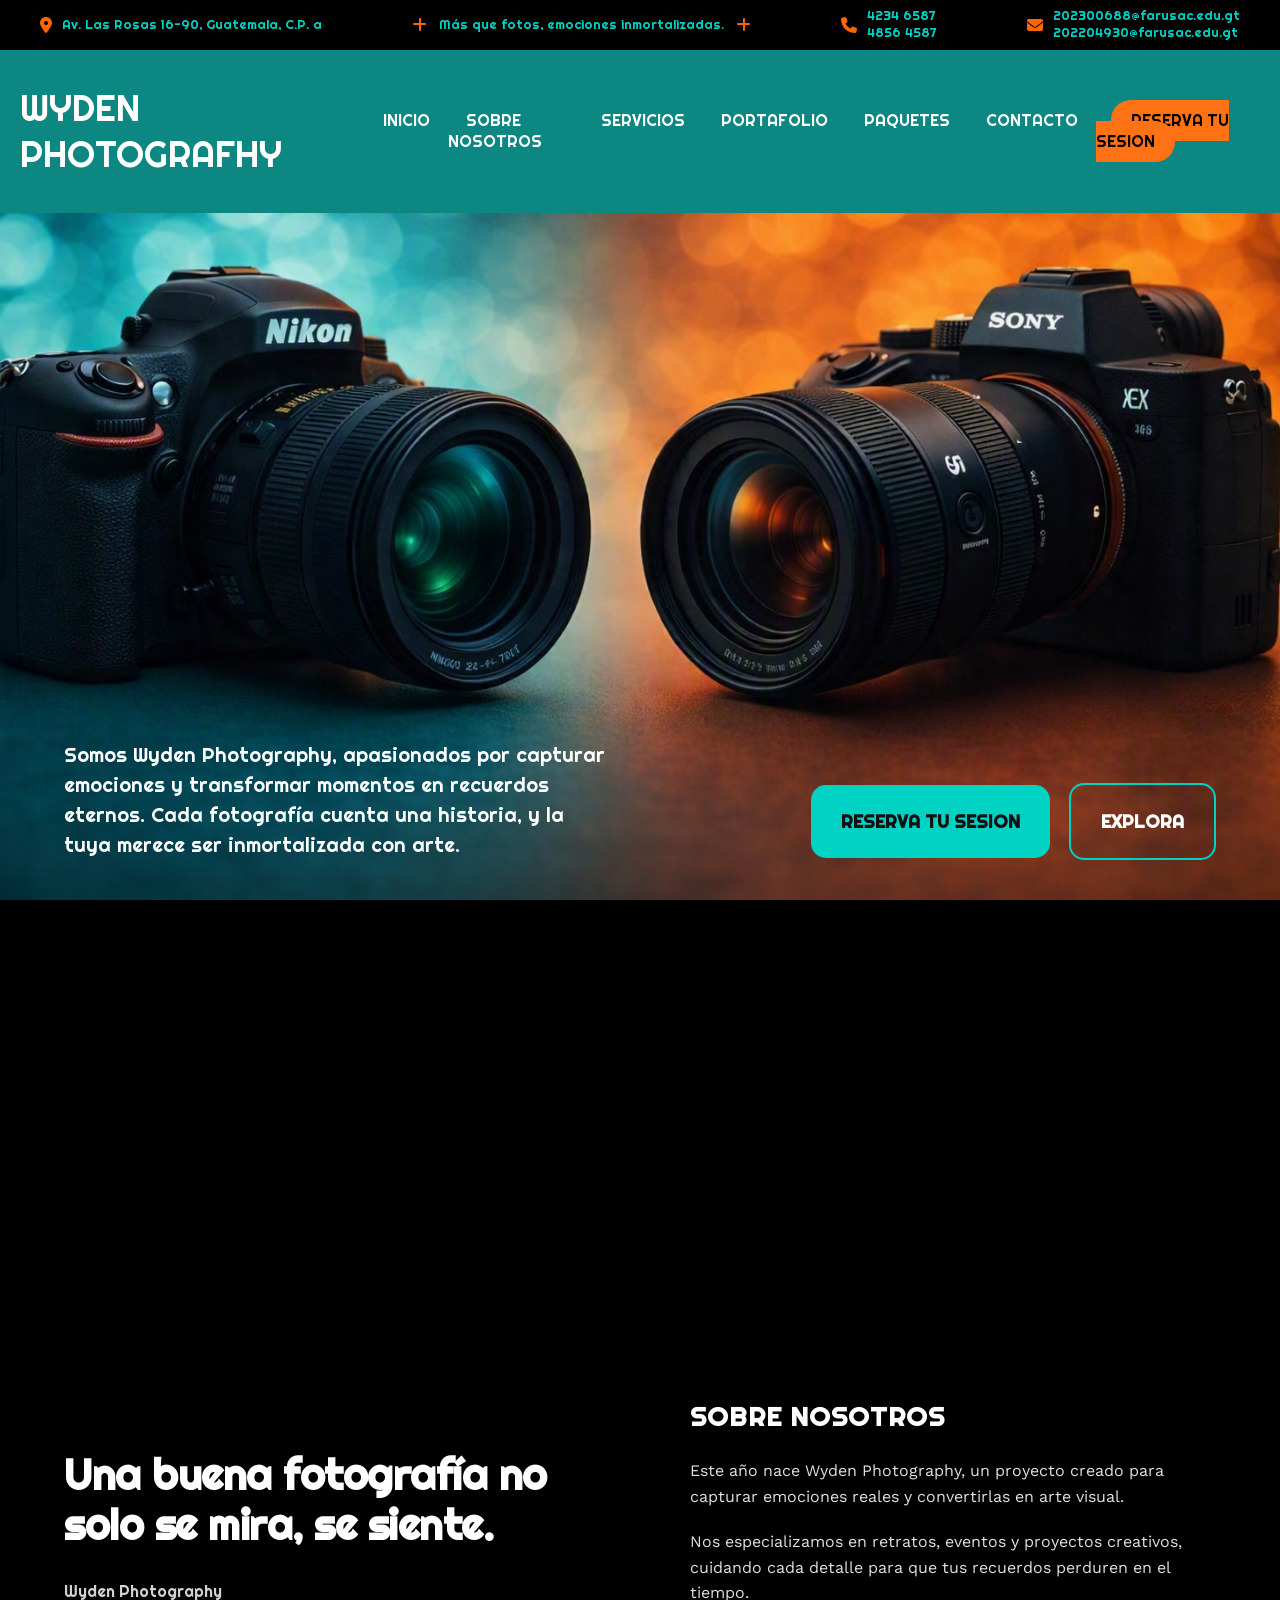
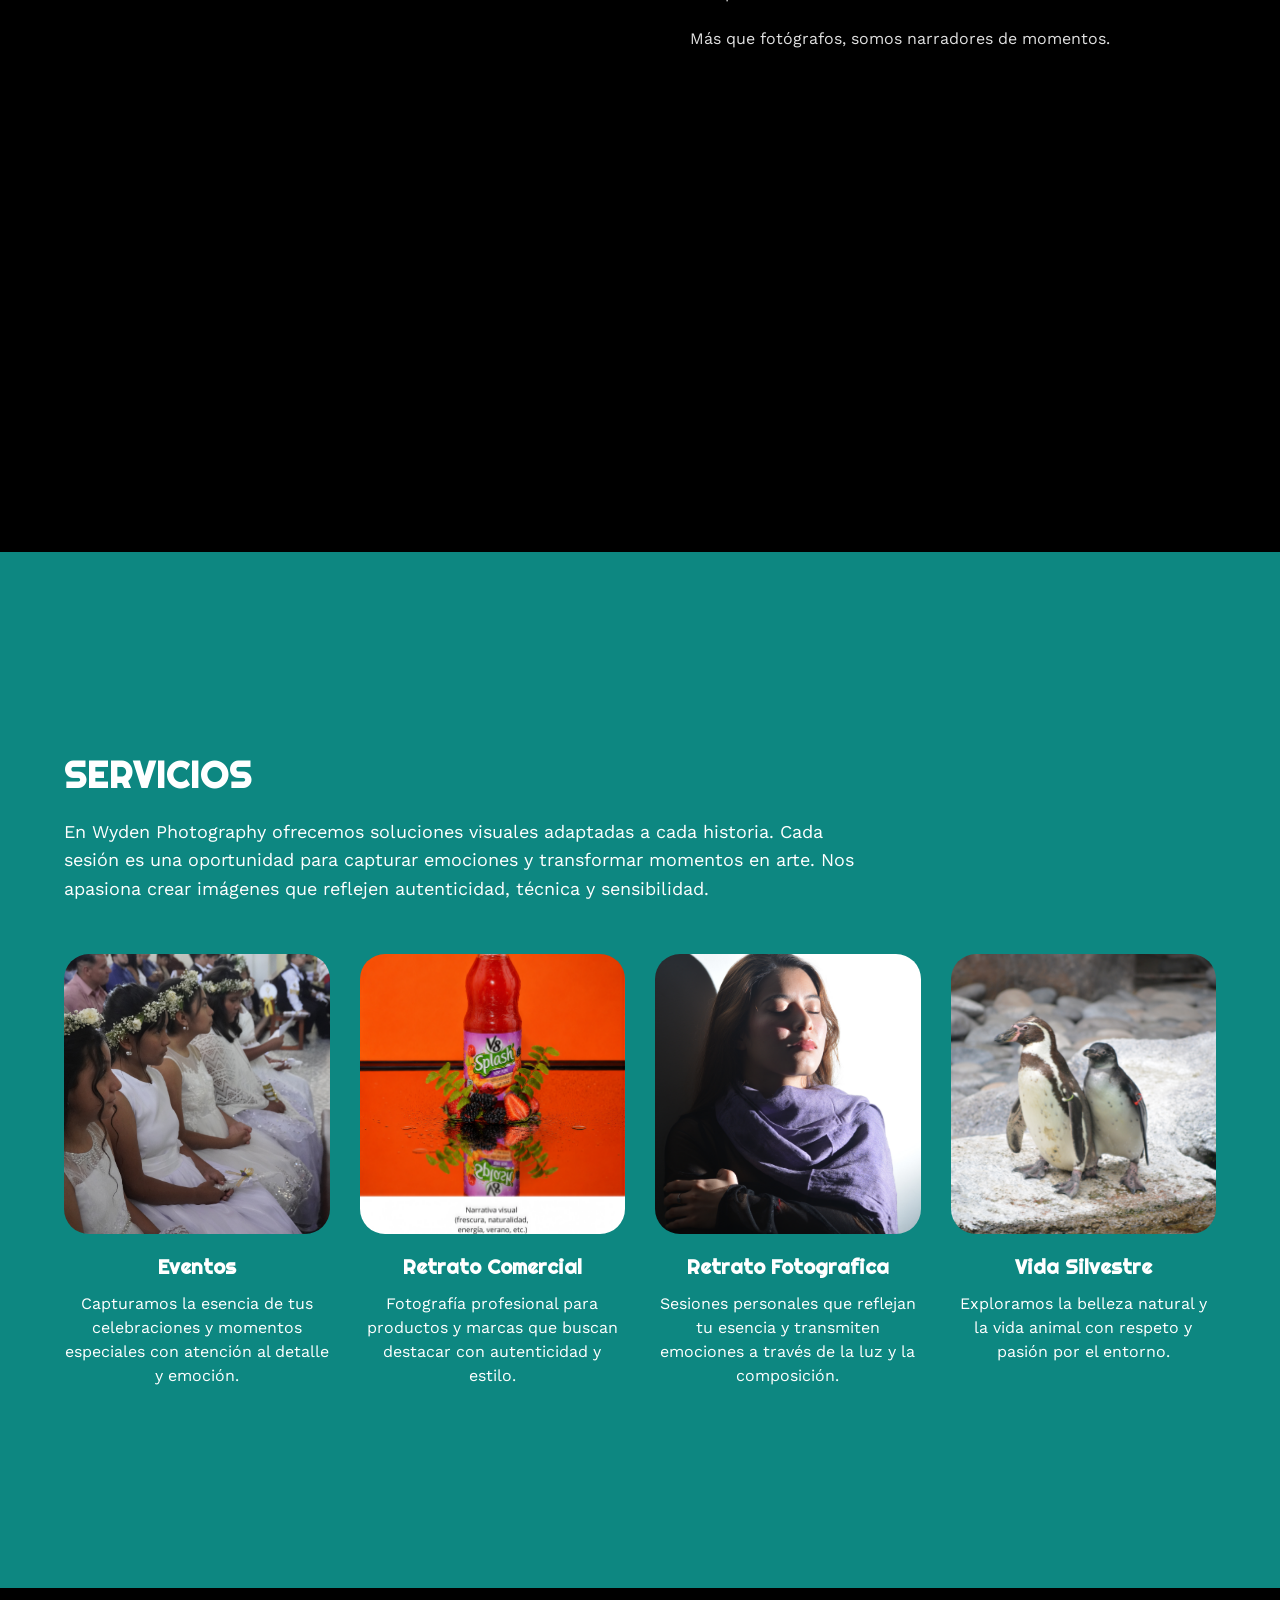
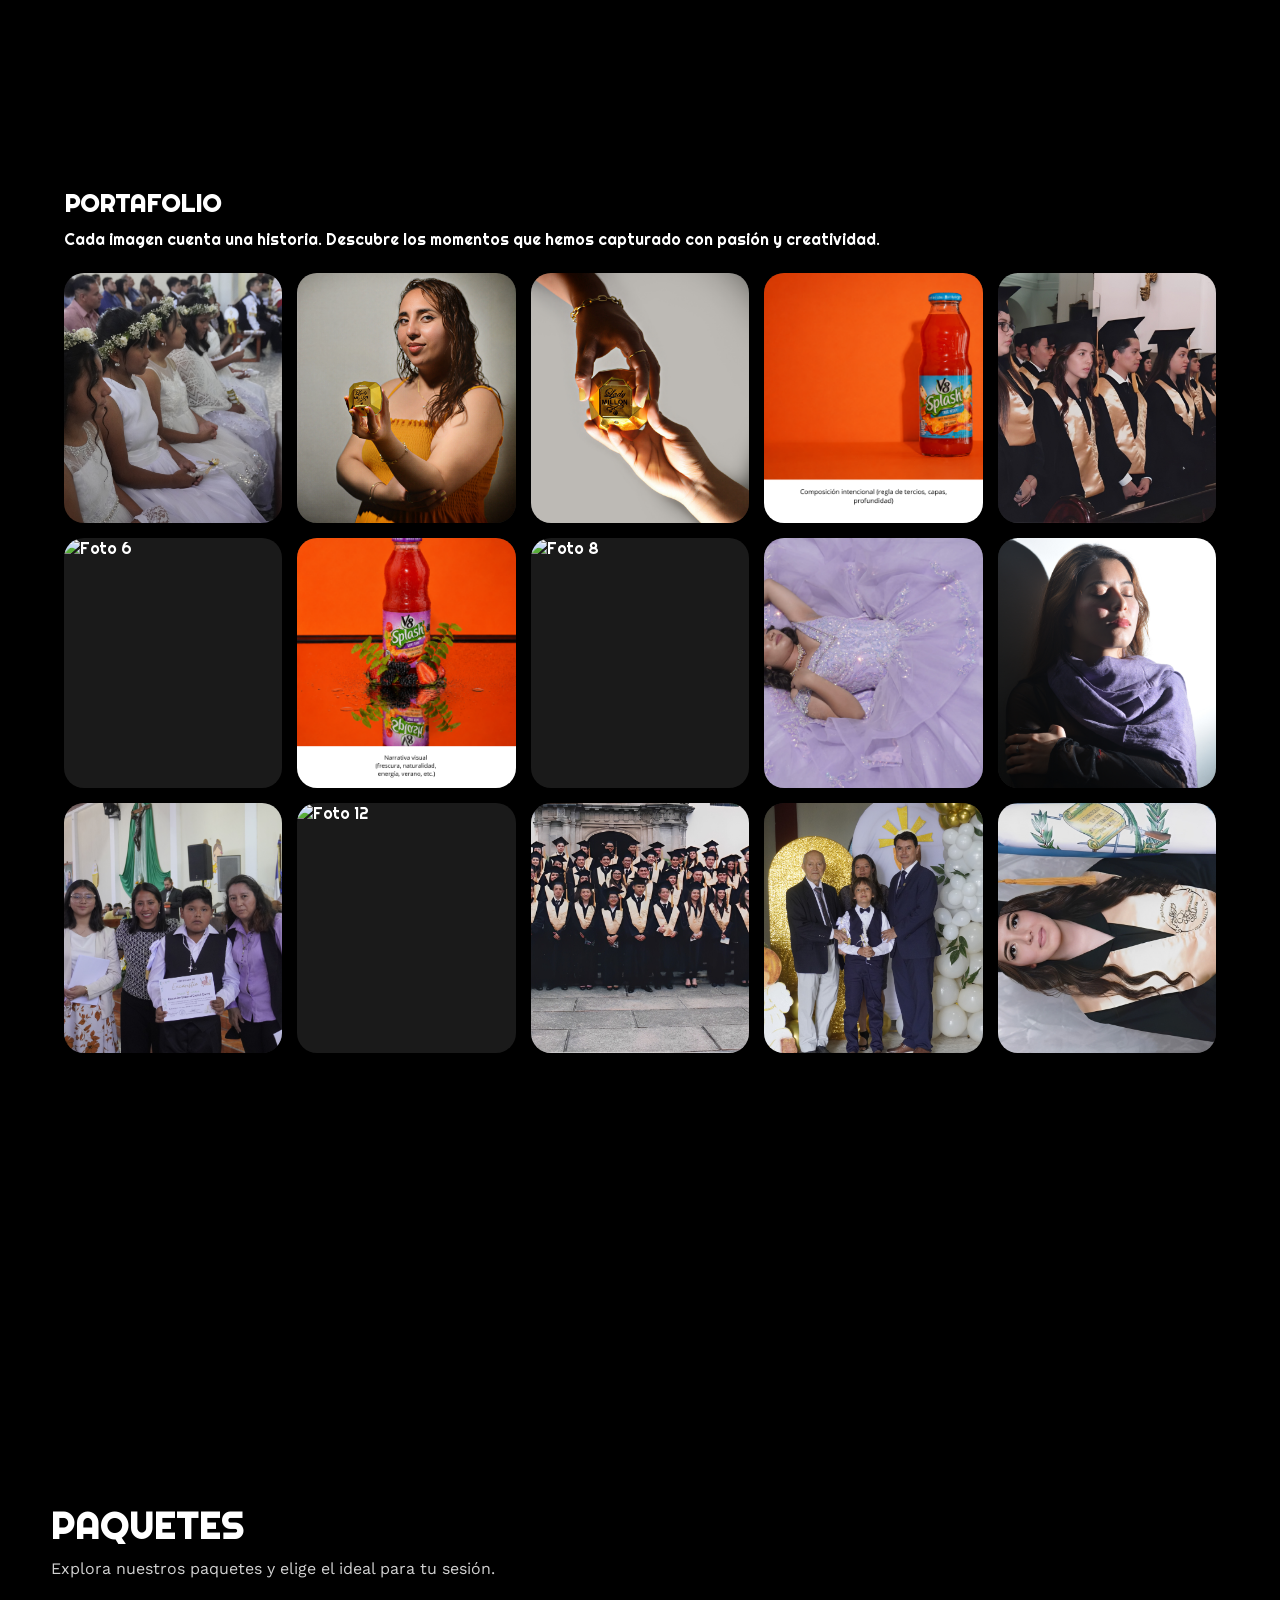
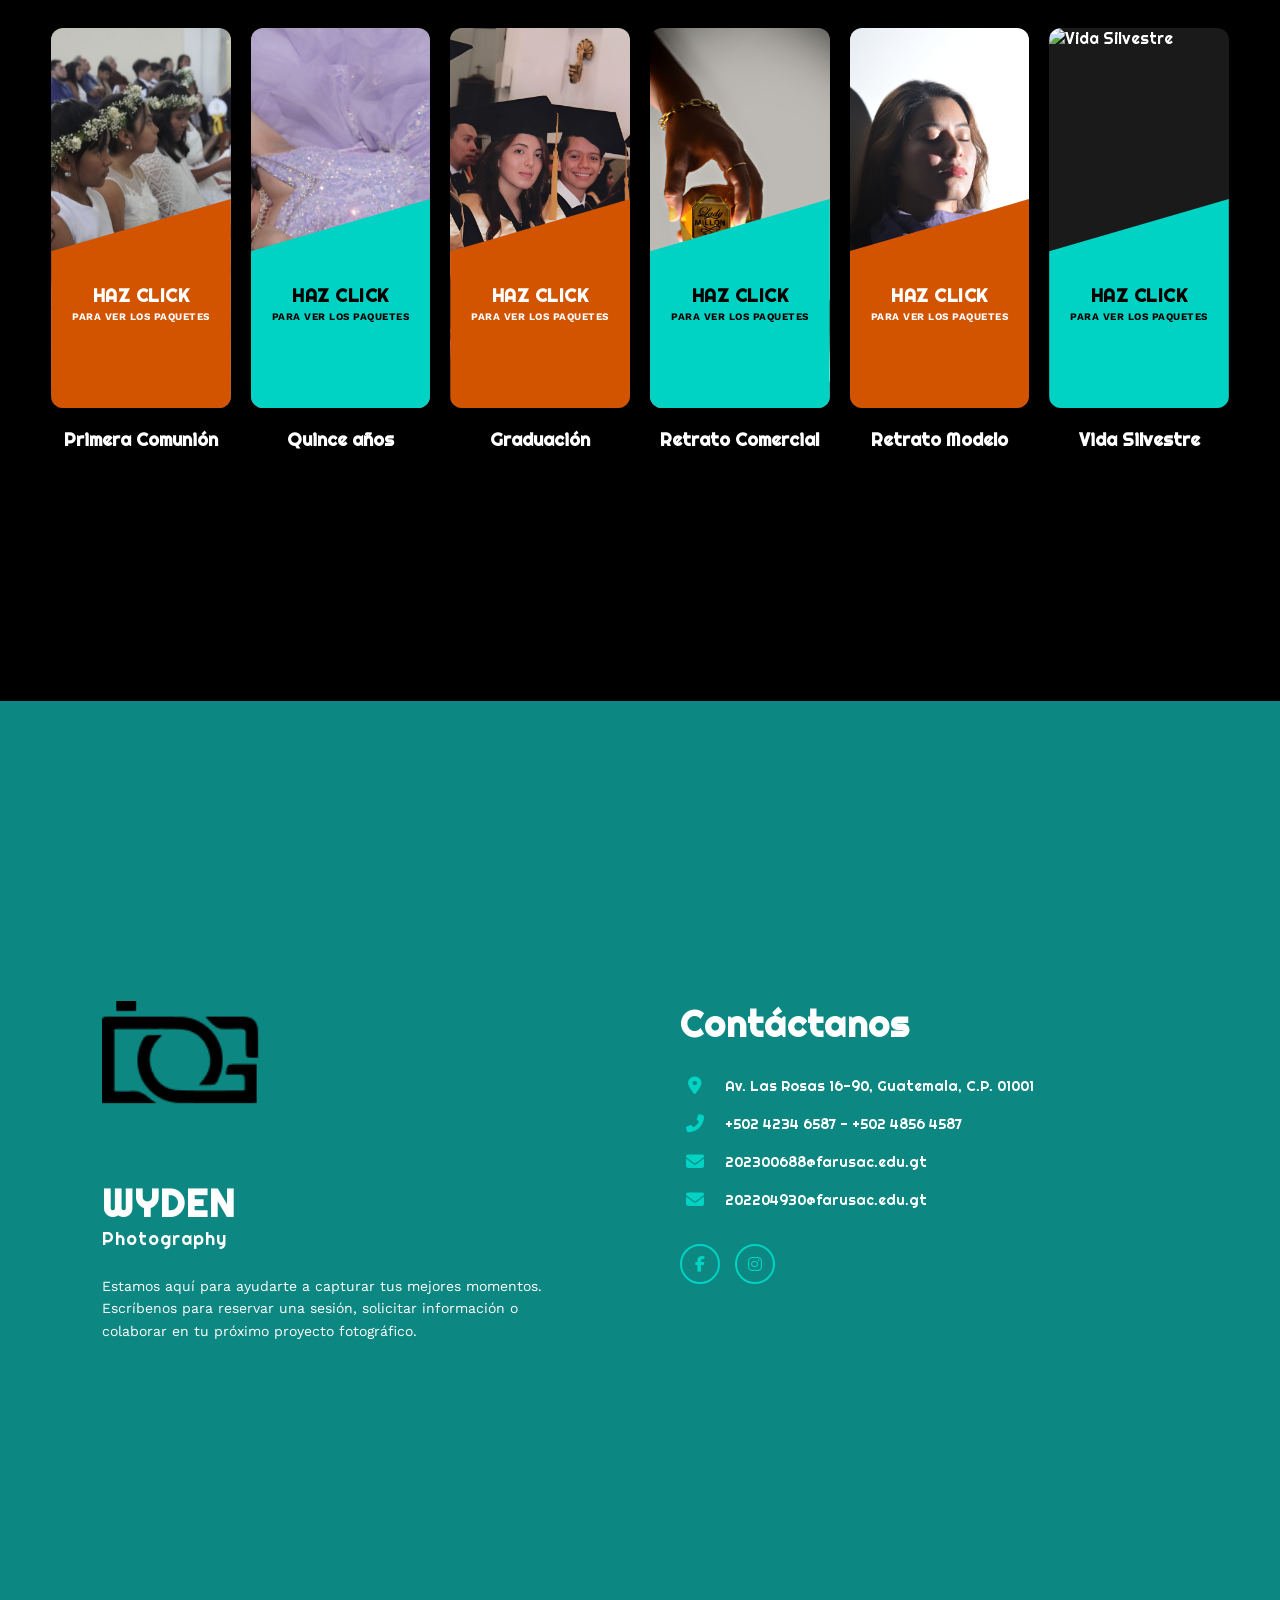
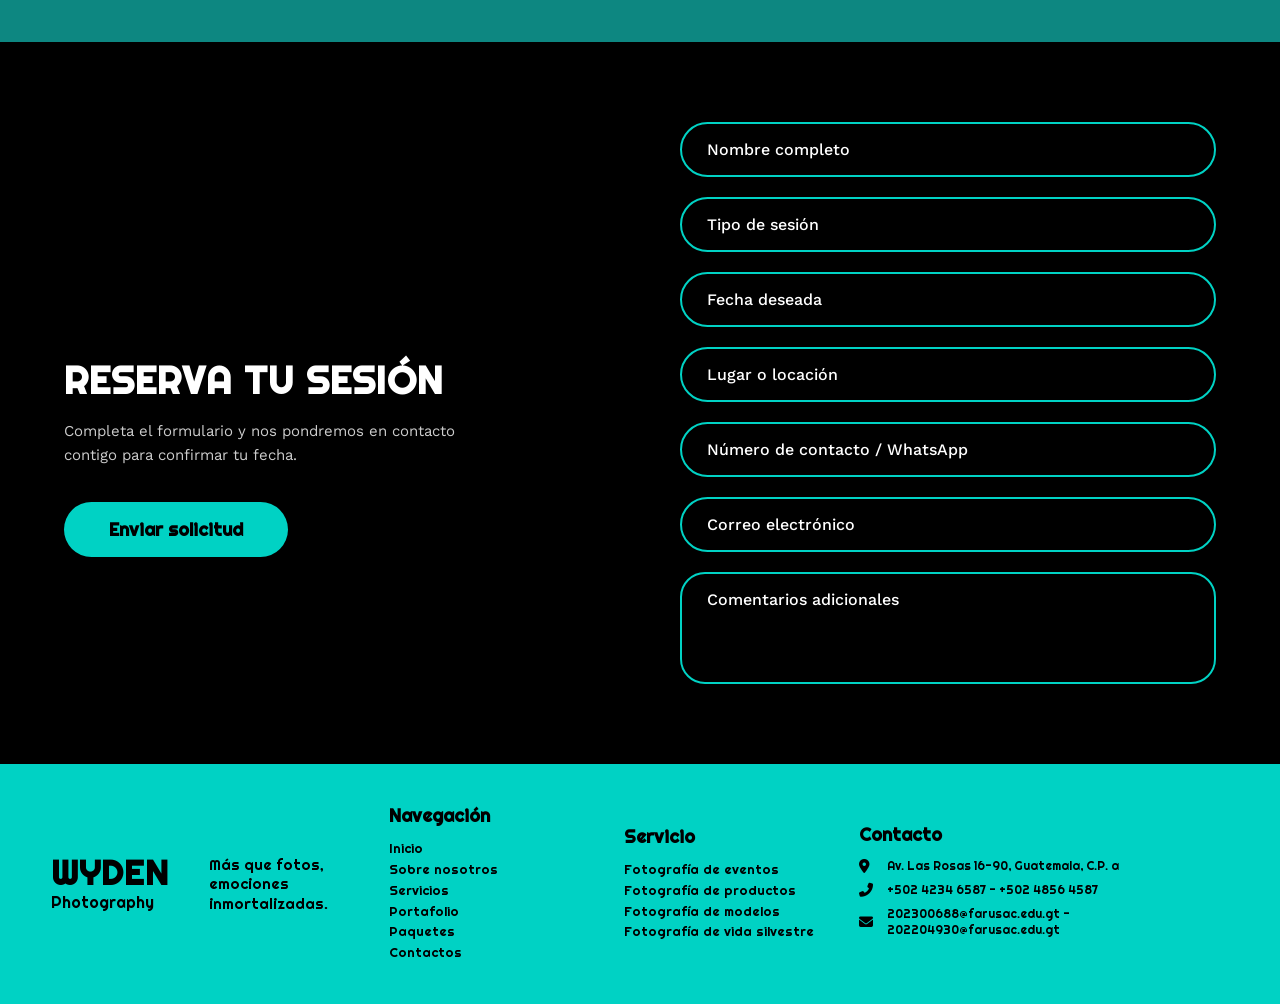
==== index.html @ c9ce6276 "proyecto 1 terminado fase 1" ====
<!DOCTYPE html>
<html lang="en">
<head>
    <meta charset="UTF-8">
    <meta name="viewport" content="width=device-width, initial-scale=1.0">
    <title>Document</title>
    <link rel="stylesheet" href="css/index.css">
    <link rel="stylesheet" href="https://cdnjs.cloudflare.com/ajax/libs/font-awesome/6.5.1/css/all.min.css">
</head>
<body>
      <!-- Menu Header -->
    <div class="contenedor-header">
            <div class="top-bar">
    <!-- Ubicación -->
    <div class="top-item">
        <i class="fa-solid fa-location-dot icon-orange"></i>
        <span>Av. Las Rosas 16-90, Guatemala, C.P. a</span>
    </div>

    <!-- Slogan central -->
    <div class="top-slogan">
        <i class="fa-solid fa-plus icon-orange"></i>
        <span>Más que fotos, emociones inmortalizadas.</span>
        <i class="fa-solid fa-plus icon-orange"></i>
    </div>

    <!-- Teléfonos -->
    <div class="top-item">
        <i class="fa-solid fa-phone icon-orange"></i>
        <div class="text-group">
            <span>4234 6587</span>
            <span>4856 4587</span>
        </div>
    </div>

    <!-- Correos -->
    <div class="top-item">
        <i class="fa-solid fa-envelope icon-orange"></i>
        <div class="text-group">
            <span>202300688@farusac.edu.gt</span>
            <span>202204930@farusac.edu.gt</span>
        </div>
    </div>
</div>
      <header>
        <div class="logo">
          <a href="#">WYDEN PHOTOGRAFHY</a>
        </div>
        <nav id="nav">
          <ul>
            <li><a href="#inicio" onclick="seleccionar()">INICIO</a></li>
            <li><a href="#sobremi" onclick="seleccionar()">SOBRE NOSOTROS</a></li>
            <li><a href="#servicios" onclick="seleccionar()">SERVICIOS</a></li>
            <li>
              <a href="#portafolio" onclick="seleccionar()">PORTAFOLIO</a>
            </li>
             <li><a href="#paquetes" onclick="seleccionar()">PAQUETES</a></li>
            <li><a href="#contacto" onclick="seleccionar()">CONTACTO</a></li>
             <li><a class="reserva" href="#reserva" onclick="seleccionar()">RESERVA TU SESION</a></li>
          </ul>
        </nav>
        <div class="nav-responsible" onclick="mostrarOcultarMenu()">
          <i class="fa-solid fa-bars"></i>
        </div>
      </header>
    </div>
        <!-- Seccion Inicio -->
    <section id="inicio" class="inicio">
    <div class="contenido-banner">
        <!-- Bloque de texto a la izquierda -->
        <div class="contenedor-texto">
            <p>Somos Wyden Photography, apasionados por capturar emociones y transformar momentos en recuerdos eternos. Cada fotografía cuenta una historia, y la tuya merece ser inmortalizada con arte.</p>
        </div>
        <!-- Bloque de botones a la derecha -->
        <div class="contenedor-botones">
            <button class="btn-reserva">RESERVA TU SESION</button>
            <button class="btn-explora">EXPLORA</button>
        </div>
    </div>
</section>
<!-- Sección Sobre Nosotros -->
<section id="nosotros" class="sobre-nosotros">
    <div class="nosotros-container">
        
        <!-- Columna Izquierda: Frase destacada -->
        <div class="nosotros-frase">
            <h2>Una buena fotografía no solo se mira, se siente.</h2>
            <span class="autor">Wyden Photography</span>
        </div>

        <!-- Columna Derecha: Información de la empresa -->
        <div class="nosotros-info">
            <h3>SOBRE NOSOTROS</h3>
            <p>Este año nace Wyden Photography, un proyecto creado para capturar emociones reales y convertirlas en arte visual.</p>
            <p>Nos especializamos en retratos, eventos y proyectos creativos, cuidando cada detalle para que tus recuerdos perduren en el tiempo.</p>
            <p>Más que fotógrafos, somos narradores de momentos.</p>
        </div>

    </div>
</section>
<!-- Sección Servicios -->
<section id="servicios" class="seccion-servicios">
    <div class="servicios-container">
        
        <!-- Cabecera de la sección -->
        <div class="servicios-header">
            <h2>SERVICIOS</h2>
            <!-- Puedes colocar aquí tu logotipo o dejarlo libre -->
        </div>

        <p class="servicios-descripcion">
            En Wyden Photography ofrecemos soluciones visuales adaptadas a cada historia. Cada sesión es una oportunidad para capturar emociones y transformar momentos en arte. Nos apasiona crear imágenes que reflejen autenticidad, técnica y sensibilidad.
        </p>

        <!-- Contenedor de las 4 tarjetas de servicios -->
        <div class="tarjetas-grid">
            
            <!-- Tarjeta 1: Eventos -->
            <div class="tarjeta">
                <div class="imagen-contenedor">
                    <img src="img/imgEventos.jpg" alt="Eventos">
                </div>
                <h3>Eventos</h3>
                <p>Capturamos la esencia de tus celebraciones y momentos especiales con atención al detalle y emoción.</p>
            </div>

            <!-- Tarjeta 2: Retrato Comercial -->
            <div class="tarjeta">
                <div class="imagen-contenedor">
                    <img src="img/imgRetrato.png" alt="Retrato Comercial">
                </div>
                <h3>Retrato Comercial</h3>
                <p>Fotografía profesional para productos y marcas que buscan destacar con autenticidad y estilo.</p>
            </div>

            <!-- Tarjeta 3: Retrato Fotográfica -->
            <div class="tarjeta">
                <div class="imagen-contenedor">
                    <img src="img/imgFotografica.jpg" alt="Retrato Fotográfica">
                </div>
                <h3>Retrato Fotografica</h3>
                <p>Sesiones personales que reflejan tu esencia y transmiten emociones a través de la luz y la composición.</p>
            </div>

            <!-- Tarjeta 4: Vida Silvestre -->
            <div class="tarjeta">
                <div class="imagen-contenedor">
                    <img src="img/imgSilvestre.jpg" alt="Vida Silvestre">
                </div>
                <h3>Vida Silvestre</h3>
                <p>Exploramos la belleza natural y la vida animal con respeto y pasión por el entorno.</p>
            </div>

        </div>
    </div>
</section>
<!-- Sección Portafolio -->
<section id="portafolio" class="seccion-portafolio">
    <div class="portafolio-container">
        <!-- Cabecera de la sección -->
        <div class="portafolio-header">
            <h2>PORTAFOLIO</h2>
            <p>Cada imagen cuenta una historia. Descubre los momentos que hemos capturado con pasión y creatividad.</p>
        </div>
        <!-- Galería de imágenes (Bento Grid de 15 fotos) -->
        <div class="portafolio-grid">
            <div class="item item-1"><img src="img/imgPortafolio/img1.jpg" alt="Foto 1"></div>
            <div class="item item-2"><img src="img/imgPortafolio/img2.jpg" alt="Foto 2"></div>
            <div class="item item-3"><img src="img/imgPortafolio/img3.jpg" alt="Foto 3"></div>
            <div class="item item-4"><img src="img/imgPortafolio/img4.png" alt="Foto 4"></div>
            <div class="item item-5"><img src="img/imgPortafolio/img5.jpg" alt="Foto 5"></div>
            <div class="item item-6"><img src="img/imgPortafolio/img6.jpg" alt="Foto 6"></div>
            <div class="item item-7"><img src="img/imgPortafolio/img7.png" alt="Foto 7"></div>
            <div class="item item-8"><img src="img/imgPortafolio/img8.jpg" alt="Foto 8"></div>
            <div class="item item-9"><img src="img/imgPortafolio/img9.png" alt="Foto 9"></div>
            <div class="item item-10"><img src="img/imgPortafolio/img10.jpg" alt="Foto 10"></div>
            <div class="item item-11"><img src="img/imgPortafolio/img11.jpg" alt="Foto 11"></div>
            <div class="item item-12"><img src="img/imgPortafolio/img12.jpg" alt="Foto 12"></div>
            <div class="item item-13"><img src="img/imgPortafolio/img13.jpg" alt="Foto 13"></div>
            <div class="item item-14"><img src="img/imgPortafolio/img14.jpg" alt="Foto 14"></div>
            <div class="item item-15"><img src="img/imgPortafolio/img15.jpg" alt="Foto 15"></div>
        </div>

    </div>
</section>
<!-- Sección Paquetes -->
<section id="paquetes" class="seccion-paquetes">
    <div class="paquetes-container">
        
        <!-- Cabecera de la sección -->
        <div class="paquetes-header">
            <h2>PAQUETES</h2>
            <p>Explora nuestros paquetes y elige el ideal para tu sesión.</p>
        </div>

        <!-- Cuadrícula de 6 tarjetas de paquetes -->
        <div class="paquetes-grid">
            
            <!-- Tarjeta 1 (Fondo Naranja) -->
            <div class="paquete-card">
                <div class="paquete-img-container">
                    <img src="img/imgPaquetes/imgP1.jpg" alt="Primera Comunión">
                    <div class="paquete-overlay naranja">
                        <h3>HAZ CLICK</h3>
                        <span>PARA VER LOS PAQUETES</span>
                    </div>
                </div>
                <h4 class="paquete-titulo">Primera Comunión</h4>
            </div>

            <!-- Tarjeta 2 (Fondo Turquesa) -->
            <div class="paquete-card">
                <div class="paquete-img-container">
                    <img class="tarjeta2"src="img/imgPaquetes/imgP2.jpg" alt="Quince años">
                    <div class="paquete-overlay turquesa">
                        <h3>HAZ CLICK</h3>
                        <span>PARA VER LOS PAQUETES</span>
                    </div>
                </div>
                <h4 class="paquete-titulo">Quince años</h4>
            </div>

            <!-- Tarjeta 3 (Fondo Naranja) -->
            <div class="paquete-card">
                <div class="paquete-img-container">
                    <img src="img/imgPaquetes/imgP3.jpg" alt="Graduación">
                    <div class="paquete-overlay naranja">
                        <h3>HAZ CLICK</h3>
                        <span>PARA VER LOS PAQUETES</span>
                    </div>
                </div>
                <h4 class="paquete-titulo">Graduación</h4>
            </div>

            <!-- Tarjeta 4 (Fondo Turquesa) -->
            <div class="paquete-card">
                <div class="paquete-img-container">
                    <img src="img/imgPaquetes/imgP4.jpg" alt="Retrato Comercial">
                    <div class="paquete-overlay turquesa">
                        <h3>HAZ CLICK</h3>
                        <span>PARA VER LOS PAQUETES</span>
                    </div>
                </div>
                <h4 class="paquete-titulo">Retrato Comercial</h4>
            </div>

            <!-- Tarjeta 5 (Fondo Naranja) -->
            <div class="paquete-card">
                <div class="paquete-img-container">
                    <img src="img/imgPaquetes/imgP5.jpg" alt="Retrato Modelo">
                    <div class="paquete-overlay naranja">
                        <h3>HAZ CLICK</h3>
                        <span>PARA VER LOS PAQUETES</span>
                    </div>
                </div>
                <h4 class="paquete-titulo">Retrato Modelo</h4>
            </div>

            <!-- Tarjeta 6 (Fondo Turquesa) -->
            <div class="paquete-card">
                <div class="paquete-img-container">
                    <img src="img/imgPaquetes/imgP6.jpg" alt="Vida Silvestre">
                    <div class="paquete-overlay turquesa">
                        <h3>HAZ CLICK</h3>
                        <span>PARA VER LOS PAQUETES</span>
                    </div>
                </div>
                <h4 class="paquete-titulo">Vida Silvestre</h4>
            </div>

        </div>
    </div>
</section>
<!-- Sección Contáctanos / Información -->
<section id="contacto" class="seccion-contacto">
    <div class="contacto-container">
        
        <!-- Columna Izquierda: Logo, Marca y Descripción -->
        <div class="contacto-col-left">
            <div class="contacto-logo">
                <img src="img/imgIcon.png" alt="Logo Wyden Photography">
            </div>
            <h2 class="contacto-brand">WYDEN</h2>
            <span class="contacto-subbrand">Photography</span>
            <p class="contacto-descripcion">
                Estamos aquí para ayudarte a capturar tus mejores momentos. Escríbenos para reservar una sesión, solicitar información o colaborar en tu próximo proyecto fotográfico.
            </p>
        </div>

        <!-- Columna Derecha: Contáctanos y Datos -->
        <div class="contacto-col-right">
            <h2>Contáctanos</h2>
            
            <ul class="contacto-list">
                <li>
                    <i class="fas fa-map-marker-alt"></i>
                    <span>Av. Las Rosas 16-90, Guatemala, C.P. 01001</span>
                </li>
                <li>
                    <i class="fas fa-phone-alt"></i>
                    <span>+502 4234 6587 - +502 4856 4587</span>
                </li>
                <li>
                    <i class="fas fa-envelope"></i>
                    <span>202300688@farusac.edu.gt</span>
                </li>
                <li>
                    <i class="fas fa-envelope"></i>
                    <span>202204930@farusac.edu.gt</span>
                </li>
            </ul>

            <!-- Redes Sociales -->
            <div class="contacto-redes">
                <a href="#" target="_blank"><i class="fab fa-facebook-f"></i></a>
                <a href="#" target="_blank"><i class="fab fa-instagram"></i></a>
            </div>
        </div>

    </div>
</section>
<!-- Sección Reserva tu Sesión -->
<section id="reserva" class="seccion-reserva">
    <div class="reserva-container">
        
        <!-- Columna Izquierda: Logo, Título, Descripción y Botón -->
        <div class="reserva-col-left">
            <div class="reserva-logo">
                <img src="img/imgIcon.png" alt="Logo Wyden"> <!-- O usa tu icono de cámara -->
            </div>
            <h2>RESERVA TU SESIÓN</h2>
            <p>Completa el formulario y nos pondremos en contacto contigo para confirmar tu fecha.</p>
            
            <button class="btn-enviar">Enviar solicitud</button>
        </div>

        <!-- Columna Derecha: Formulario con campos ovalados -->
        <div class="reserva-col-right">
            <form class="reserva-form">
                <input type="text" placeholder="Nombre completo" required>
                <input type="text" placeholder="Tipo de sesión" required>
                <input type="text" placeholder="Fecha deseada" required>
                <input type="text" placeholder="Lugar o locación" required>
                <input type="tel" placeholder="Número de contacto / WhatsApp" required>
                <input type="email" placeholder="Correo electrónico" required>
                <textarea placeholder="Comentarios adicionales" rows="4"></textarea>
            </form>
        </div>

    </div>
</section>
<!-- Footer Final -->
<footer class="site-footer">
    <div class="footer-container">
        
        <!-- Columna 1: Marca y Lema -->
        <div class="footer-col brand-col">
            <div class="footer-logo-title">
                <h2>WYDEN</h2>
                <span>Photography</span>
            </div>
            <p class="footer-slogan">Más que fotos, emociones inmortalizadas.</p>
        </div>

        <!-- Columna 2: Navegación -->
        <div class="footer-col">
            <h3>Navegación</h3>
            <ul>
                <li><a href="#inicio">Inicio</a></li>
                <li><a href="#sobre-nosotros">Sobre nosotros</a></li>
                <li><a href="#servicios">Servicios</a></li>
                <li><a href="#portafolio">Portafolio</a></li>
                <li><a href="#paquetes">Paquetes</a></li>
                <li><a href="#contactos">Contactos</a></li>
            </ul>
        </div>

        <!-- Columna 3: Servicios -->
        <div class="footer-col">
            <h3>Servicio</h3>
            <ul>
                <li>Fotografía de eventos</li>
                <li>Fotografía de productos</li>
                <li>Fotografía de modelos</li>
                <li>Fotografía de vida silvestre</li>
            </ul>
        </div>

        <!-- Columna 4: Contacto con Iconos -->
        <div class="footer-col contacto-col">
            <h3>Contacto</h3>
            <div class="contacto-item">
                <i class="fas fa-map-marker-alt"></i>
                <span>Av. Las Rosas 16-90, Guatemala, C.P. a</span>
            </div>
            <div class="contacto-item">
                <i class="fas fa-phone-alt"></i>
                <span>+502 4234 6587 - +502 4856 4587</span>
            </div>
            <div class="contacto-item">
                <i class="fas fa-envelope"></i>
                <span>202300688@farusac.edu.gt - 202204930@farusac.edu.gt</span>
            </div>
        </div>

    </div>
</footer>
</body>
</html>
---- css/index.css ----
@charset "UTF-8";
@import url("https://fonts.googleapis.com/css2?family=Righteous&family=Work+Sans:wght@100;300;400;600;800&display=swap");
* {
  box-sizing: border-box;
  font-family: "Righteous";
  margin: 0;
  padding: 0;
}

html {
  scroll-behavior: smooth;
}

.contenedor-header {
  background: #0d8781;
  position: fixed;
  width: 100%;
  top: 0;
  left: 0;
  z-index: 99;
  border-bottom: 1px solid #0d8781;
}
.contenedor-header header {
  max-width: 100%;
  margin: 20px auto;
  display: flex;
  justify-content: space-between;
  align-items: center;
  padding: 15px 20px;
}
.contenedor-header header .logo a {
  font-family: "Righteous";
  font-size: 36px;
  color: #ffffff;
  text-decoration: none;
}
.contenedor-header header ul {
  display: flex;
  list-style: none;
}
.contenedor-header header ul .reserva {
  color: #000000;
  background: #fe7115;
  border-radius: 20px;
  padding: 10px 20px;
  transition: 0.5s;
}
.contenedor-header header ul .reserva:hover {
  background: #fff;
}
.contenedor-header header ul .reserva:hover a {
  color: #fe7115;
}
.contenedor-header header nav ul li a {
  text-align: none;
  color: #fff;
  margin: 0 15px;
  padding: 3px;
  transition: 0.5s;
  text-decoration: none;
}
.contenedor-header header nav ul li a:hover {
  color: #fe7115;
}

.nav-responsible {
  background-color: #9fc131;
  color: #fff;
  padding: 5px 10px;
  border-radius: 5px;
  cursor: pointer;
  display: none;
}

.inicio {
  background-image: url("../img/imgBody.png");
  background-repeat: no-repeat;
  background-position: center center;
  background-size: cover;
  height: 100vh;
  width: 100%;
  color: #fff;
  display: flex;
  align-items: center;
}

.contenido-banner {
  position: absolute;
  bottom: 40px;
  left: 5%;
  right: 5%;
  display: flex;
  justify-content: space-between;
  align-items: flex-end;
}

.contenedor-texto {
  max-width: 550px;
}

.contenedor-texto p {
  color: #fff;
  font-size: 20px;
  line-height: 1.5;
  margin: 0;
}

.btn-reserva,
.btn-explora {
  padding: 25px 30px;
  border-radius: 15px;
  font-weight: 600;
  font-size: 18px;
  cursor: pointer;
  border: none;
  text-decoration: none;
}

.btn-reserva {
  background-color: #00d2c4;
  color: #111;
  margin-right: 15px;
}
.btn-reserva:hover {
  background-color: transparent;
  color: #fff;
  border: 2px solid #00d2c4;
  padding: 28px 30px;
}

.btn-explora {
  background-color: transparent;
  color: #fff;
  border: 2px solid #00d2c4;
}
.btn-explora:hover {
  background-color: #00d2c4;
  color: #111;
  padding: 28px 30px;
}

/* Barra contenedora superior */
.top-bar {
  background-color: #000000;
  color: #00d2c4; /* Verde turquesa del texto */
  display: flex;
  justify-content: space-between;
  align-items: center;
  padding: 8px 40px;
  font-size: 13px;
  font-family: sans-serif;
}

/* Grupo de icono + texto */
.top-item {
  display: flex;
  align-items: center;
  gap: 10px;
}

/* Slogan central con los signos mas (+) */
.top-slogan {
  display: flex;
  align-items: center;
  gap: 12px;
  font-weight: 500;
}

/* Agrupador de varias líneas de texto (Teléfonos y Correos) */
.text-group {
  display: flex;
  flex-direction: column;
  line-height: 1.3;
}

/* Color naranja para los iconos */
.icon-orange {
  color: #ff6600; /* Tono naranja corporativo */
  font-size: 16px;
}

/* Sección contenedora general */
.sobre-nosotros {
  background-color: #000000;
  color: #ffffff;
  padding: 500px 5%; /* Espaciado superior/inferior para dar aire a la sección */
}

/* Distribución en dos columnas */
.nosotros-container {
  max-width: 1200px;
  margin: 0 auto;
  display: grid;
  grid-template-columns: 1fr 1fr; /* Divide el contenedor en dos partes iguales */
  gap: 100px; /* Espacio entre la columna izquierda y derecha */
  align-items: center;
}

/* --- Columna Izquierda --- */
.nosotros-frase h2 {
  font-size: 42px;
  font-weight: 800; /* Tipografía gruesa similar a 'Righteous' o 'Montserrat ExtraBold' */
  line-height: 1.2;
  margin-bottom: 30px;
  letter-spacing: -0.5px;
}

.nosotros-frase .autor {
  font-size: 16px;
  color: #d1d1d1;
  font-weight: 400;
}

/* --- Columna Derecha --- */
.nosotros-info h3 {
  font-size: 26px;
  font-weight: 800;
  margin-bottom: 25px;
  letter-spacing: 1px;
}

.nosotros-info p {
  font-size: 16px;
  line-height: 1.6;
  color: #e0e0e0;
  margin-bottom: 20px;
  font-family: "Work Sans", sans-serif; /* Tipografía limpia para párrafos largos */
}

/* Elimina el margen del último párrafo */
.nosotros-info p:last-child {
  margin-bottom: 0;
}

/* --- Diseño Adaptable para Celulares --- */
@media (max-width: 768px) {
  .nosotros-container {
    grid-template-columns: 1fr; /* En pantallas pequeñas se coloca una sobre otra */
    gap: 40px;
  }
  .nosotros-frase h2 {
    font-size: 32px;
  }
}
/* Estilo general de la sección */
/* Estilo general de la sección con fondo turquesa y texto negro */
.seccion-servicios {
  background-color: #0d8781; /* Fondo turquesa */
  color: #000000; /* Texto negro general */
  padding: 200px 5%;
}

.servicios-container {
  max-width: 1300px;
  margin: 0 auto;
}

/* Título de la sección */
.servicios-header h2 {
  font-size: 36px;
  font-weight: 800;
  letter-spacing: 1px;
  margin-bottom: 20px;
  color: #ffffff; /* Título negro */
}

/* Párrafo descriptivo superior */
.servicios-descripcion {
  font-size: 18px;
  line-height: 1.6;
  color: #ffffff; /* Texto descriptivo negro/oscuro */
  max-width: 800px;
  margin-bottom: 50px;
  font-family: "Work Sans", sans-serif;
}

/* Cuadrícula para las 4 tarjetas */
.tarjetas-grid {
  display: grid;
  grid-template-columns: repeat(4, 1fr);
  gap: 30px;
}

/* Estilo individual de cada tarjeta */
.tarjeta {
  display: flex;
  flex-direction: column;
  align-items: center;
  text-align: center;
}

/* Contenedor de la imagen con esquinas redondeadas */
.imagen-contenedor {
  width: 100%;
  height: 280px;
  border-radius: 25px;
  overflow: hidden;
  margin-bottom: 20px;
  background-color: #e0e0e0;
}

.imagen-contenedor img {
  width: 100%;
  height: 100%;
  -o-object-fit: cover;
     object-fit: cover;
  transition: transform 0.4s ease;
}

.tarjeta:hover img {
  transform: scale(1.05);
}

/* Títulos de los servicios en negro */
.tarjeta h3 {
  font-size: 20px;
  font-weight: 700;
  margin-bottom: 12px;
  color: #ffffff;
}

/* Descripciones de los servicios en negro */
.tarjeta p {
  font-size: 16px;
  line-height: 1.5;
  color: #ffffff;
  font-family: "Work Sans", sans-serif;
}

.portafolio-container {
  background-color: #000000; /* Fondo turquesa */
  color: #ffffff; /* Texto negro general */
  padding: 200px 5%;
}
.portafolio-container .portafolio-header {
  margin-bottom: 2%;
}
.portafolio-container .portafolio-header h2 {
  margin-bottom: 10px;
}

/* --- DISEÑO DE MOSAICO DE 5 COLUMNAS Y 3 FILAS --- */
.portafolio-grid {
  display: grid;
  grid-template-columns: repeat(5, 1fr); /* 5 columnas iguales */
  grid-template-rows: repeat(3, 250px); /* 3 filas estables */
  gap: 15px;
}

.portafolio-grid .item {
  border-radius: 20px;
  overflow: hidden;
  background-color: #1a1a1a;
}

.portafolio-grid .item img {
  width: 100%;
  height: 100%;
  -o-object-fit: cover;
     object-fit: cover;
  transition: transform 0.4s ease;
}

.portafolio-grid .item:hover img {
  transform: scale(1.04);
}

/* --- DISTRIBUCIÓN EXACTA DE LAS 15 FOTOS (5 columnas x 3 filas) --- */
/* Fila 1 (Fotos 1 a 5) */
.item-1 {
  grid-column: 1/2;
  grid-row: 1/2;
}

.item-2 {
  grid-column: 2/3;
  grid-row: 1/2;
}

.item-3 {
  grid-column: 3/4;
  grid-row: 1/2;
}

.item-4 {
  grid-column: 4/5;
  grid-row: 1/2;
}

.item-5 {
  grid-column: 5/6;
  grid-row: 1/2;
}

/* Fila 2 (Fotos 6 a 10) */
.item-6 {
  grid-column: 1/2;
  grid-row: 2/3;
}

.item-7 {
  grid-column: 2/3;
  grid-row: 2/3;
}

.item-8 {
  grid-column: 3/4;
  grid-row: 2/3;
}

.item-9 {
  grid-column: 4/5;
  grid-row: 2/3;
}

.item-10 {
  grid-column: 5/6;
  grid-row: 2/3;
}

/* Fila 3 (Fotos 11 a 15) */
.item-11 {
  grid-column: 1/2;
  grid-row: 3/4;
}

.item-12 {
  grid-column: 2/3;
  grid-row: 3/4;
}

.item-13 {
  grid-column: 3/4;
  grid-row: 3/4;
}

.item-14 {
  grid-column: 4/5;
  grid-row: 3/4;
}

.item-15 {
  grid-column: 5/6;
  grid-row: 3/4;
}

/* --- Adaptabilidad móvil --- */
@media (max-width: 1024px) {
  .portafolio-grid {
    grid-template-columns: repeat(2, 1fr);
    grid-template-rows: auto;
  }
  .portafolio-grid .item {
    height: 200px;
  }
}
/* Estilo general de la sección de paquetes */
.seccion-paquetes {
  background-color: #000000;
  color: #ffffff;
  padding: 250px 4%;
  width: 100%;
  box-sizing: border-box;
}

.paquetes-container {
  max-width: 1500px;
  margin: 0 auto;
}

.paquetes-header {
  margin-bottom: 50px;
}

.paquetes-header h2 {
  font-size: 36px;
  font-weight: 800;
  letter-spacing: 1px;
  margin-bottom: 10px;
}

.paquetes-header p {
  font-size: 16px;
  color: #d1d1d1;
  font-family: "Work Sans", sans-serif;
}

/* Cuadrícula de 6 columnas para las tarjetas */
.paquetes-grid {
  display: grid;
  grid-template-columns: repeat(6, 1fr);
  gap: 20px;
}

/* Estilo de cada tarjeta */
.paquete-card {
  display: flex;
  flex-direction: column;
  align-items: center;
  cursor: pointer;
}

/* Contenedor de la imagen vertical */
.paquete-img-container {
  position: relative;
  width: 100%;
  height: 380px; /* Altura vertical ideal */
  border-radius: 12px;
  overflow: hidden;
  background-color: #1a1a1a;
}

.paquete-img-container img {
  width: 100%;
  height: 100%;
  -o-object-fit: cover;
     object-fit: cover;
  -o-object-position: center 0%;
     object-position: center 0%; /* Cambia este valor: entre más bajo el porcentaje (ej. 10% o 0%), más se subirá la imagen */
  transition: transform 0.4s ease;
}

.paquete-card:hover img {
  transform: scale(1.05);
}

/* Capa de color inferior (efecto diagonal / superposición) */
.paquete-overlay {
  position: absolute;
  bottom: 0;
  left: 0;
  width: 100%;
  height: 55%; /* Ocupa la mitad inferior */
  display: flex;
  flex-direction: column;
  justify-content: center;
  align-items: center;
  text-align: center;
  padding: 20px 10px;
  box-sizing: border-box;
  /* Recorte diagonal superior similar a la imagen de referencia */
  clip-path: polygon(0 25%, 100% 0%, 100% 100%, 0% 100%);
}

/* Colores de fondo de los overlays */
.paquete-overlay.naranja {
  background-color: #d35400; /* Color naranja institucional */
  color: #ffffff;
}

.paquete-overlay.turquesa {
  background-color: #00d2c4; /* Color turquesa de tu marca */
  color: #000000;
}

/* Tipografía dentro del botón/overlay */
.paquete-overlay h3 {
  font-size: 18px;
  font-weight: 800;
  margin-bottom: 4px;
  letter-spacing: 0.5px;
}

.paquete-overlay span {
  font-size: 10px;
  font-weight: 700;
  letter-spacing: 0.5px;
  font-family: "Work Sans", sans-serif;
}

/* Título debajo de cada tarjeta */
.paquete-titulo {
  margin-top: 20px;
  font-size: 18px;
  font-weight: 700;
  text-align: center;
  color: #ffffff;
}

/* --- Adaptabilidad para pantallas más pequeñas --- */
@media (max-width: 1200px) {
  .paquetes-grid {
    grid-template-columns: repeat(3, 1fr);
    gap: 30px;
  }
}
@media (max-width: 768px) {
  .paquetes-grid {
    grid-template-columns: repeat(2, 1fr);
  }
}
@media (max-width: 480px) {
  .paquetes-grid {
    grid-template-columns: 1fr;
  }
}
/* Estilo general de la sección de contacto */
.seccion-contacto {
  background-color: #0d8781;
  color: #ffffff;
  padding: 300px 8%;
  width: 100%;
  box-sizing: border-box;
}

.contacto-container {
  max-width: 1400px;
  margin: 0 auto;
  display: grid;
  grid-template-columns: 1fr 1fr; /* Dos columnas simétricas */
  gap: 80px;
  align-items: start;
}

/* --- Columna Izquierda --- */
.contacto-col-left {
  display: flex;
  flex-direction: column;
}

.contacto-logo {
  width: 90px;
  margin-bottom: 15px;
}

.contacto-logo img {
  width: 100%;
  -o-object-fit: contain;
     object-fit: contain;
  color: #ffffff;
  width: 200px;
}

.contacto-brand {
  font-size: 38px;
  font-weight: 800;
  letter-spacing: 2px;
  margin: 0;
  line-height: 1;
}

.contacto-subbrand {
  font-size: 18px;
  font-weight: 400;
  color: #ffffff;
  margin-top: 5px;
  margin-bottom: 25px;
  letter-spacing: 1px;
}

.contacto-descripcion {
  font-size: 14px;
  line-height: 1.6;
  color: #ffffff;
  font-family: "Work Sans", sans-serif;
  max-width: 450px;
}

/* --- Columna Derecha --- */
.contacto-col-right h2 {
  font-size: 36px;
  font-weight: 800;
  margin-bottom: 30px;
  letter-spacing: 1px;
}

.contacto-list {
  list-style: none;
  padding: 0;
  margin: 0 0 35px 0;
}

.contacto-list li {
  display: flex;
  align-items: center;
  margin-bottom: 20px;
  font-family: "Work Sans", sans-serif;
  font-size: 14px;
  color: #ffffff;
}

/* Iconos de ubicación, teléfono y correo en color turquesa */
.contacto-list li i {
  color: #00d2c4;
  font-size: 18px;
  width: 30px;
  margin-right: 15px;
  text-align: center;
}

/* Redes Sociales */
.contacto-redes {
  display: flex;
  gap: 15px;
}

.contacto-redes a {
  display: flex;
  justify-content: center;
  align-items: center;
  width: 40px;
  height: 40px;
  border: 2px solid #00d2c4;
  border-radius: 50%;
  color: #00d2c4;
  font-size: 16px;
  text-decoration: none;
  transition: all 0.3s ease;
}

.contacto-redes a:hover {
  background-color: #00d2c4;
  color: #000000;
  transform: translateY(-3px);
}

/* --- Adaptabilidad móvil --- */
@media (max-width: 900px) {
  .contacto-container {
    grid-template-columns: 1fr;
    gap: 50px;
  }
}
/* Estilo general de la sección */
.seccion-reserva {
  background-color: #000000;
  color: #ffffff;
  padding: 80px 5%;
  width: 100%;
  box-sizing: border-box;
}

.reserva-container {
  max-width: 1400px;
  margin: 0 auto;
  display: grid;
  grid-template-columns: 1fr 1fr;
  gap: 80px;
  align-items: center;
}

/* Columna Izquierda */
.reserva-col-left {
  display: flex;
  flex-direction: column;
  align-items: flex-start;
}

.reserva-logo {
  font-size: 50px;
  color: #00d2c4;
  margin-bottom: 20px;
}

.reserva-logo img {
  width: 90px;
  -o-object-fit: contain;
     object-fit: contain;
}

.reserva-col-left h2 {
  font-size: 38px;
  font-weight: 800;
  letter-spacing: 1px;
  margin-bottom: 15px;
}

.reserva-col-left p {
  font-size: 15px;
  color: #cccccc;
  font-family: "Work Sans", sans-serif;
  line-height: 1.6;
  margin-bottom: 35px;
  max-width: 400px;
}

/* Botón Enviar Solicitud */
.btn-enviar {
  background-color: #00d2c4;
  color: #000000;
  font-size: 18px;
  font-weight: 700;
  padding: 16px 45px;
  border: none;
  border-radius: 35px;
  cursor: pointer;
  transition: opacity 0.3s ease;
}

.btn-enviar:hover {
  opacity: 0.9;
}

/* Columna Derecha (Formulario) */
.reserva-col-right {
  width: 100%;
}

.reserva-form {
  display: flex;
  flex-direction: column;
  gap: 20px;
}

/* Campos del formulario: bordes turquesa y diseño totalmente ovalado */
.reserva-form input,
.reserva-form textarea {
  width: 100%;
  background-color: transparent;
  border: 2px solid #00d2c4;
  border-radius: 40px;
  padding: 16px 25px;
  color: #ffffff;
  font-size: 16px;
  font-family: "Work Sans", sans-serif;
  box-sizing: border-box;
  outline: none;
}

.reserva-form textarea {
  border-radius: 25px;
  resize: none;
}

.reserva-form input::-moz-placeholder, .reserva-form textarea::-moz-placeholder {
  color: #ffffff;
  font-weight: 500;
}

.reserva-form input::placeholder,
.reserva-form textarea::placeholder {
  color: #ffffff;
  font-weight: 500;
}

/* --- Adaptabilidad móvil --- */
@media (max-width: 900px) {
  .reserva-container {
    grid-template-columns: 1fr;
    gap: 50px;
  }
}
/* --- ESTILOS DEL FOOTER TURQUESA --- */
.site-footer {
  background-color: #00d2c4; /* Fondo verde turquesa institucional */
  color: #000000; /* Texto e iconos en color negro */
  padding: 40px 4%;
  width: 100%;
  box-sizing: border-box;
  font-family: "Work Sans", sans-serif;
}

.footer-container {
  max-width: 1500px;
  margin: 0 auto;
  display: grid;
  grid-template-columns: 1.5fr 1fr 1fr 1.8fr; /* Proporción de las 4 columnas */
  gap: 30px;
  align-items: center;
}

/* Columna de Marca y Lema */
.footer-col.brand-col {
  display: flex;
  align-items: center;
  gap: 40px;
}

.footer-logo-title h2 {
  font-family: "Righteous", sans-serif;
  font-size: 34px;
  font-weight: 800;
  margin: 0;
  line-height: 1;
  letter-spacing: 1px;
}

.footer-logo-title span {
  display: block;
  font-size: 16px;
  font-weight: 500;
  margin-top: 2px;
}

.footer-slogan {
  font-size: 15px;
  line-height: 1.3;
  max-width: 200px;
  margin: 0;
}

/* Titulares de columna */
.footer-col h3 {
  font-family: "Righteous", sans-serif;
  font-size: 18px;
  font-weight: 700;
  margin: 0 0 12px 0;
}

/* Listas de enlaces y texto */
.footer-col ul {
  list-style: none;
  padding: 0;
  margin: 0;
}

.footer-col ul li {
  font-size: 13px;
  line-height: 1.6;
}

.footer-col ul li a {
  color: #000000;
  text-decoration: none;
  transition: opacity 0.2s;
}

.footer-col ul li a:hover {
  opacity: 0.7;
}

/* Datos de Contacto con Iconos */
.contacto-col .contacto-item {
  display: flex;
  align-items: center;
  gap: 12px;
  font-size: 12px;
  margin-bottom: 8px;
}

.contacto-col .contacto-item i {
  font-size: 14px;
  min-width: 16px;
}

/* --- Adaptabilidad Responsive --- */
@media (max-width: 1024px) {
  .footer-container {
    grid-template-columns: 1fr 1fr;
    gap: 40px;
  }
  .footer-col.brand-col {
    flex-direction: column;
    align-items: flex-start;
    gap: 10px;
  }
}
@media (max-width: 600px) {
  .footer-container {
    grid-template-columns: 1fr;
    gap: 30px;
  }
}/*# sourceMappingURL=index.css.map */
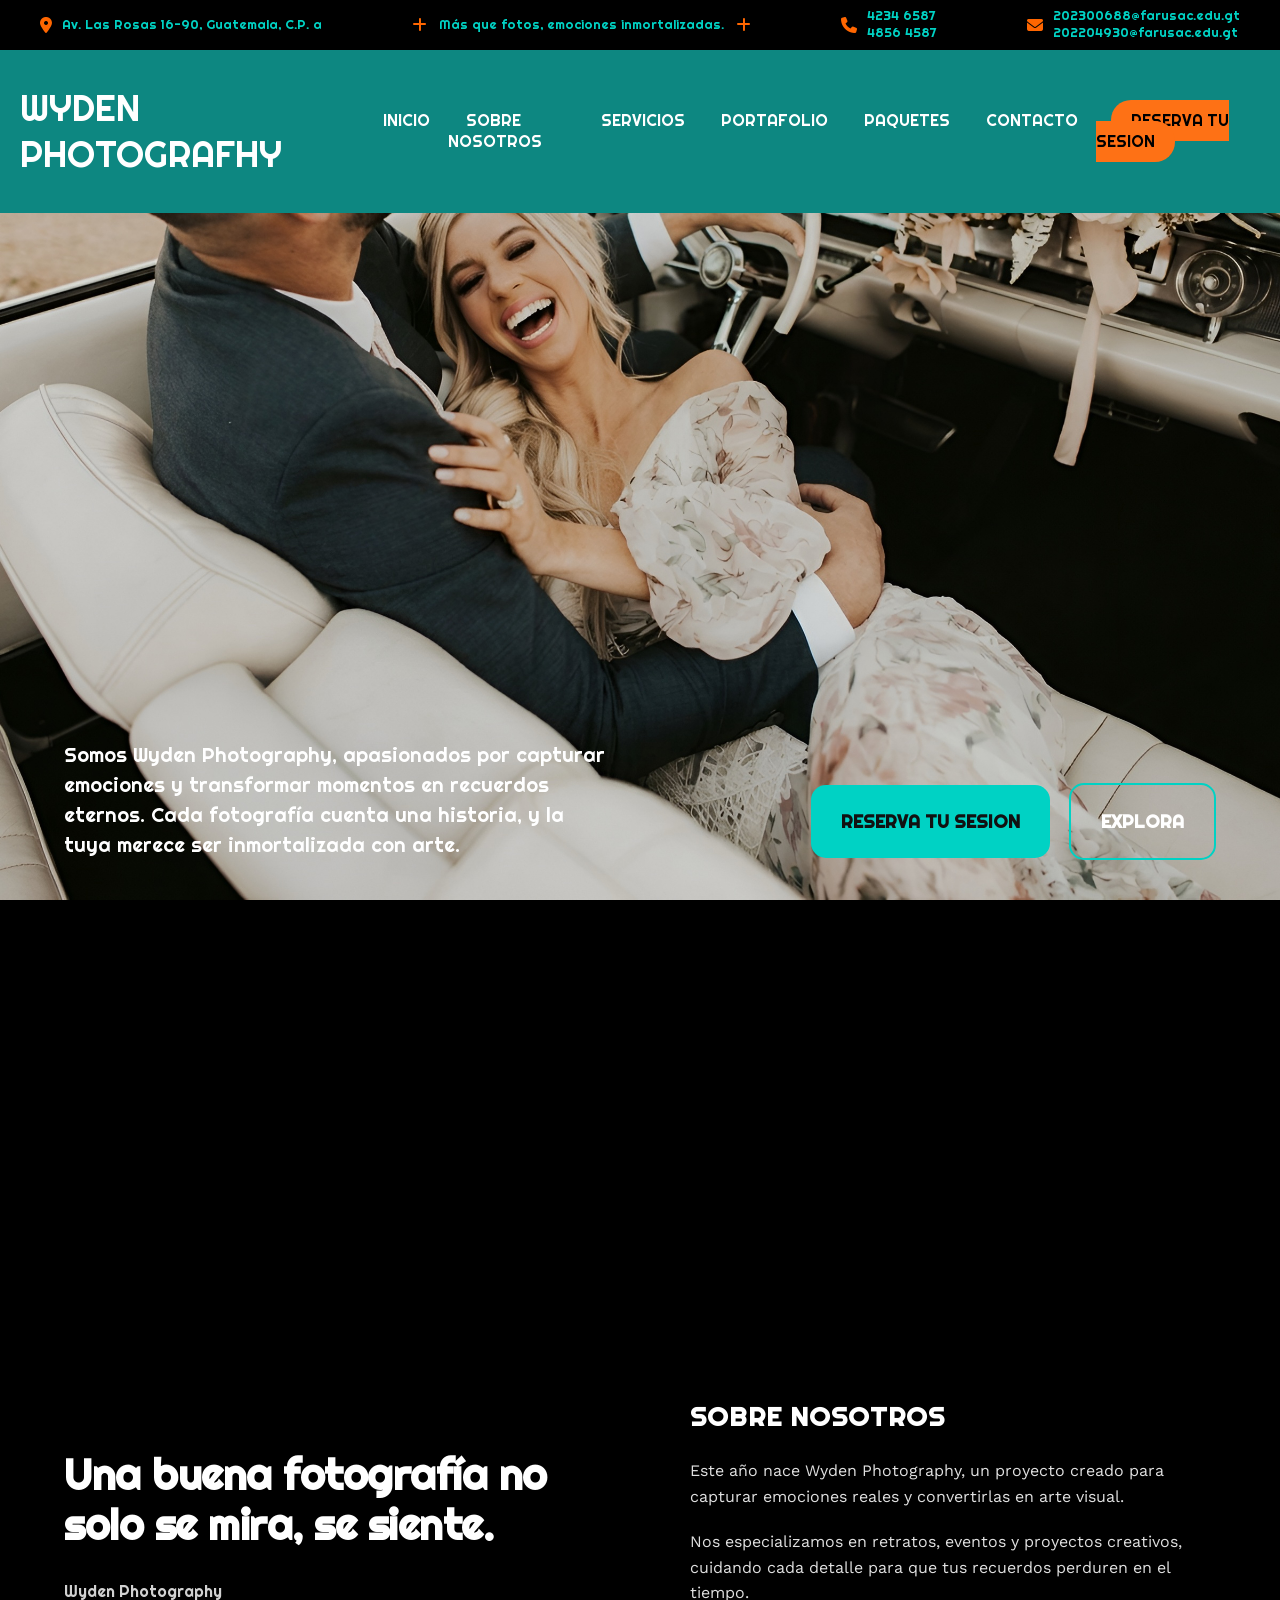
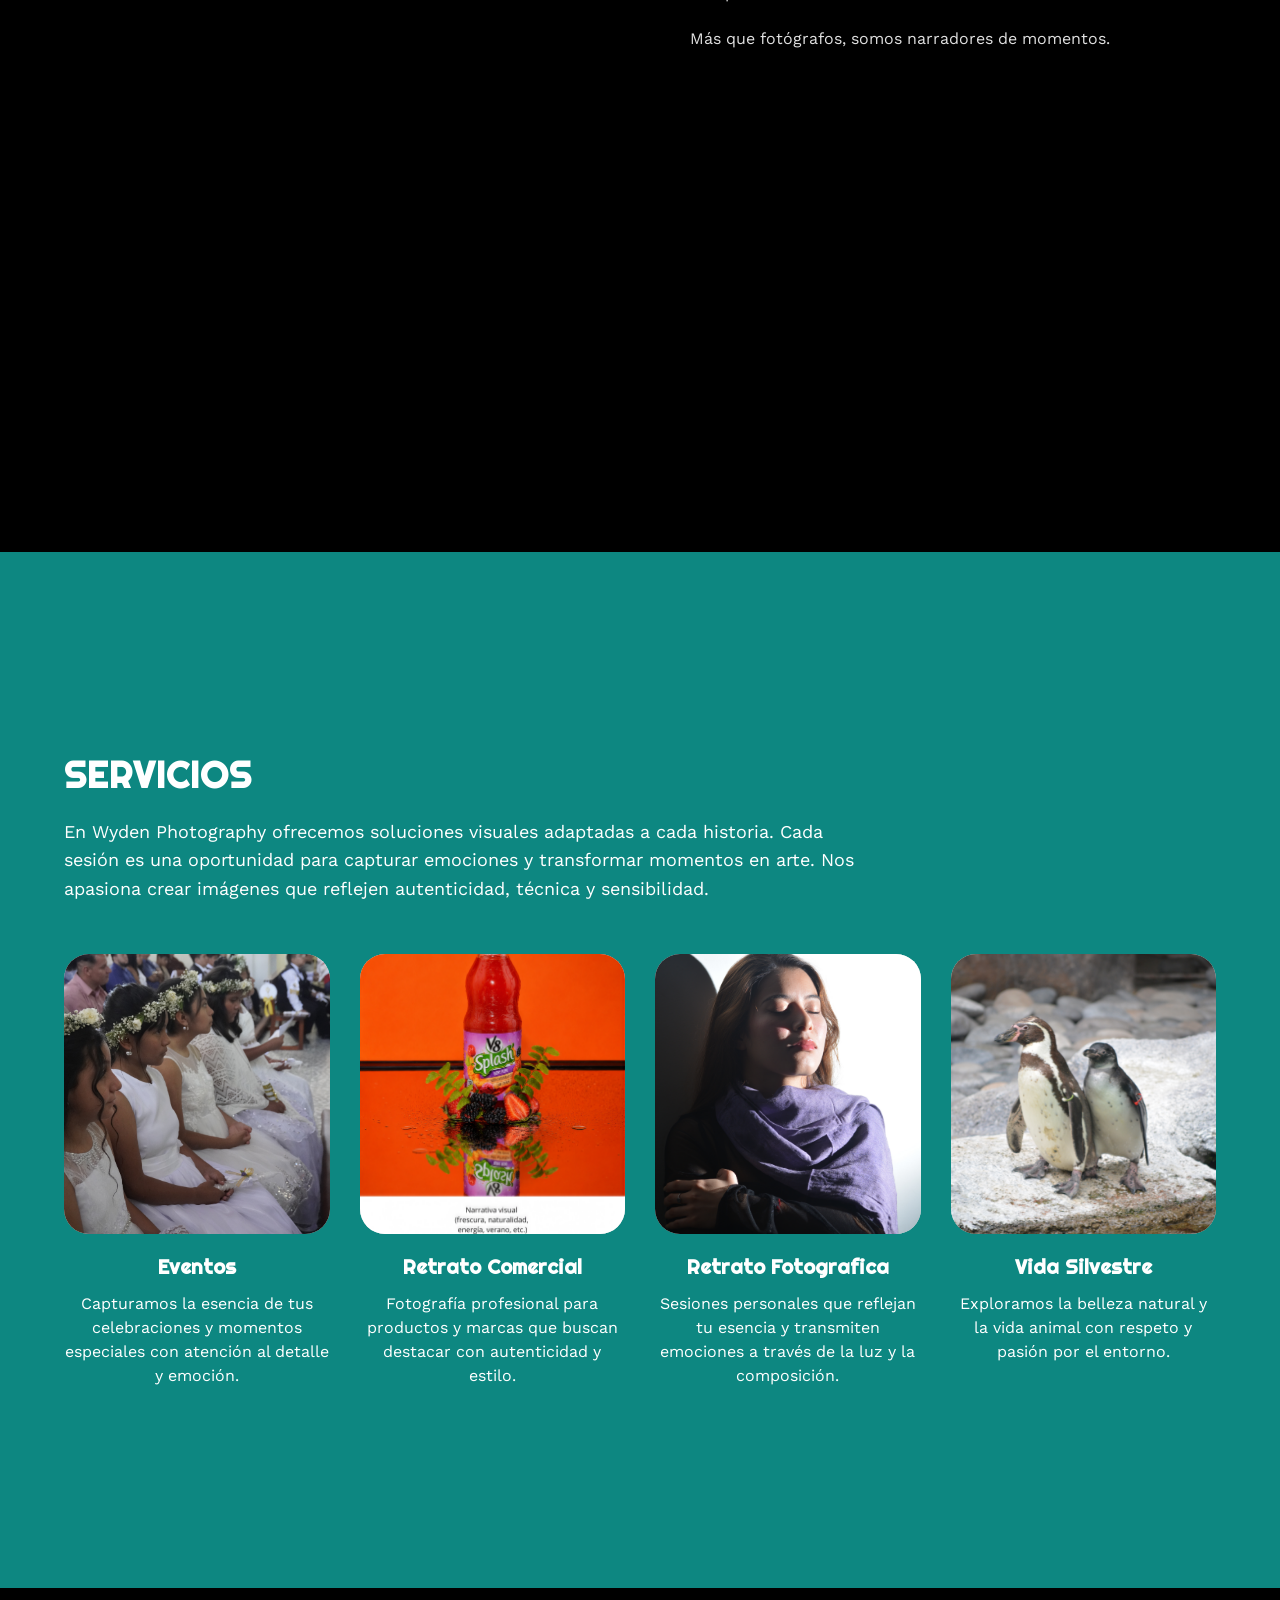
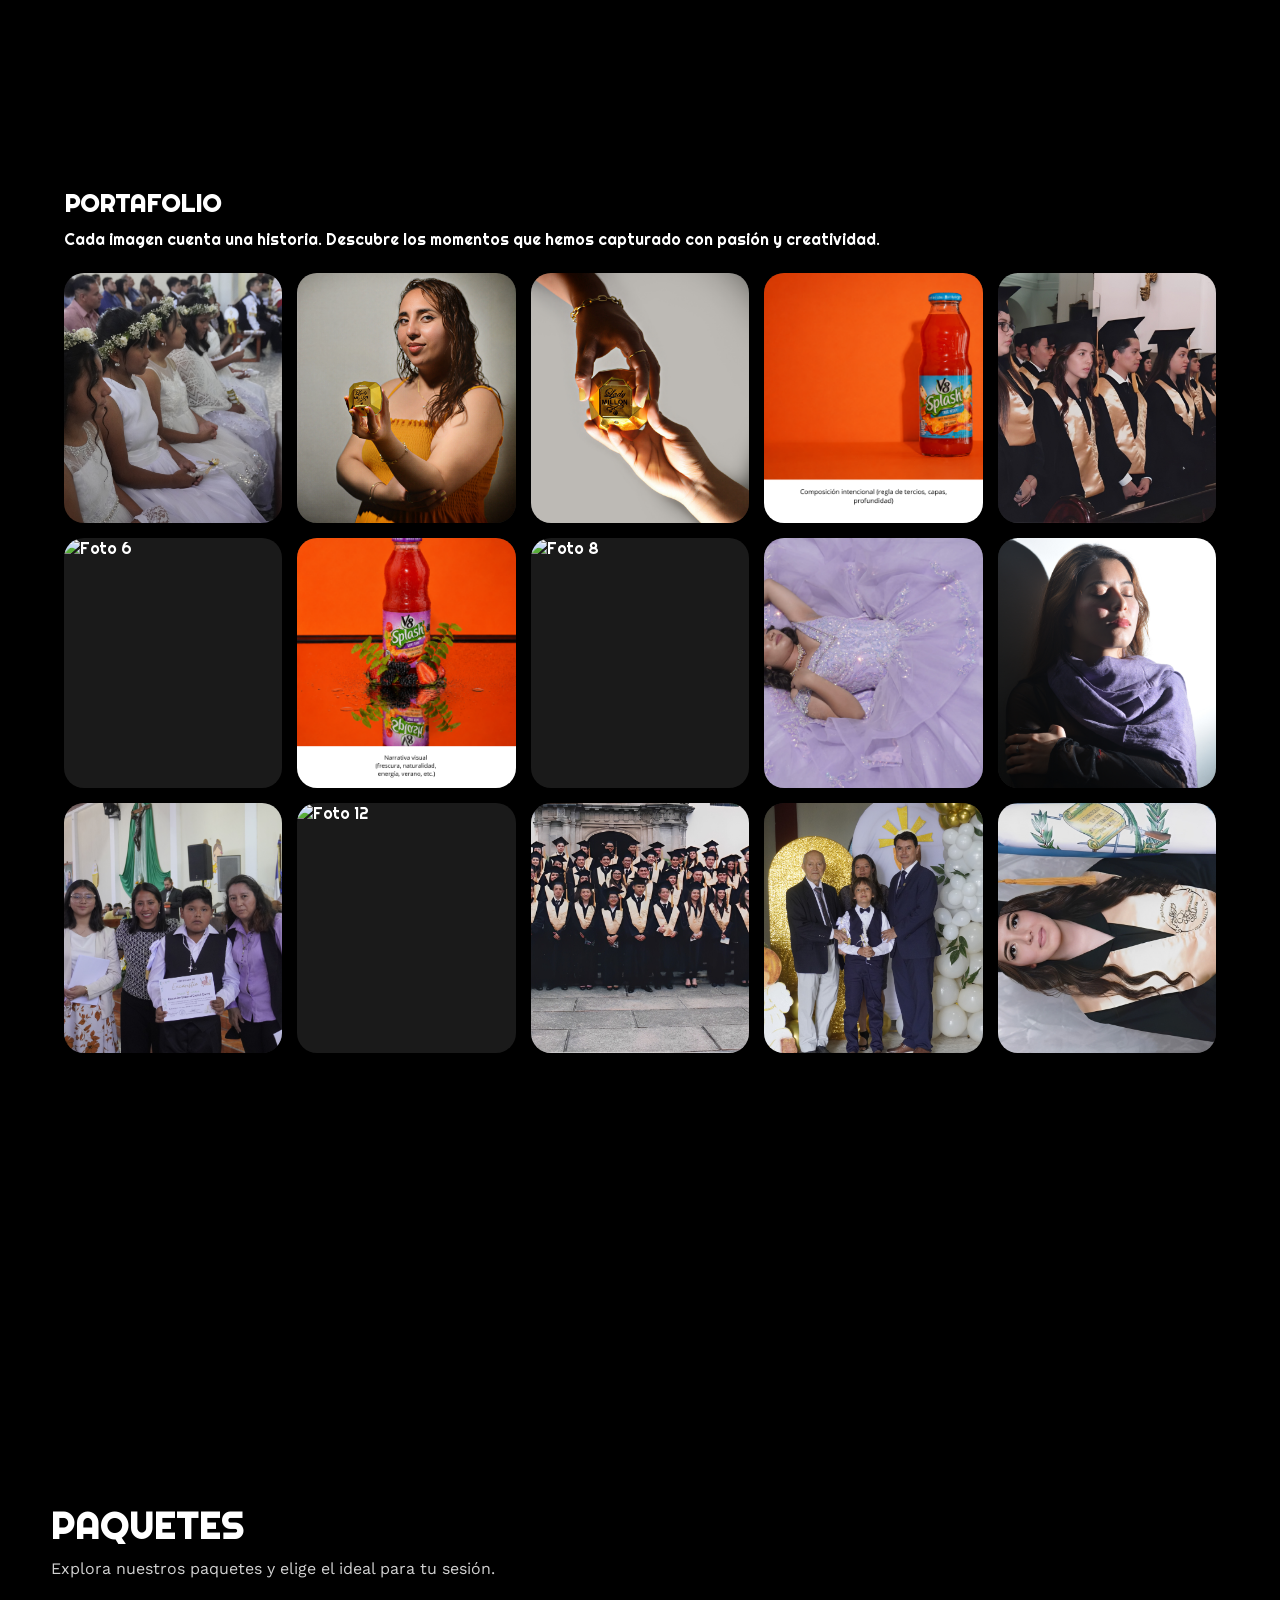
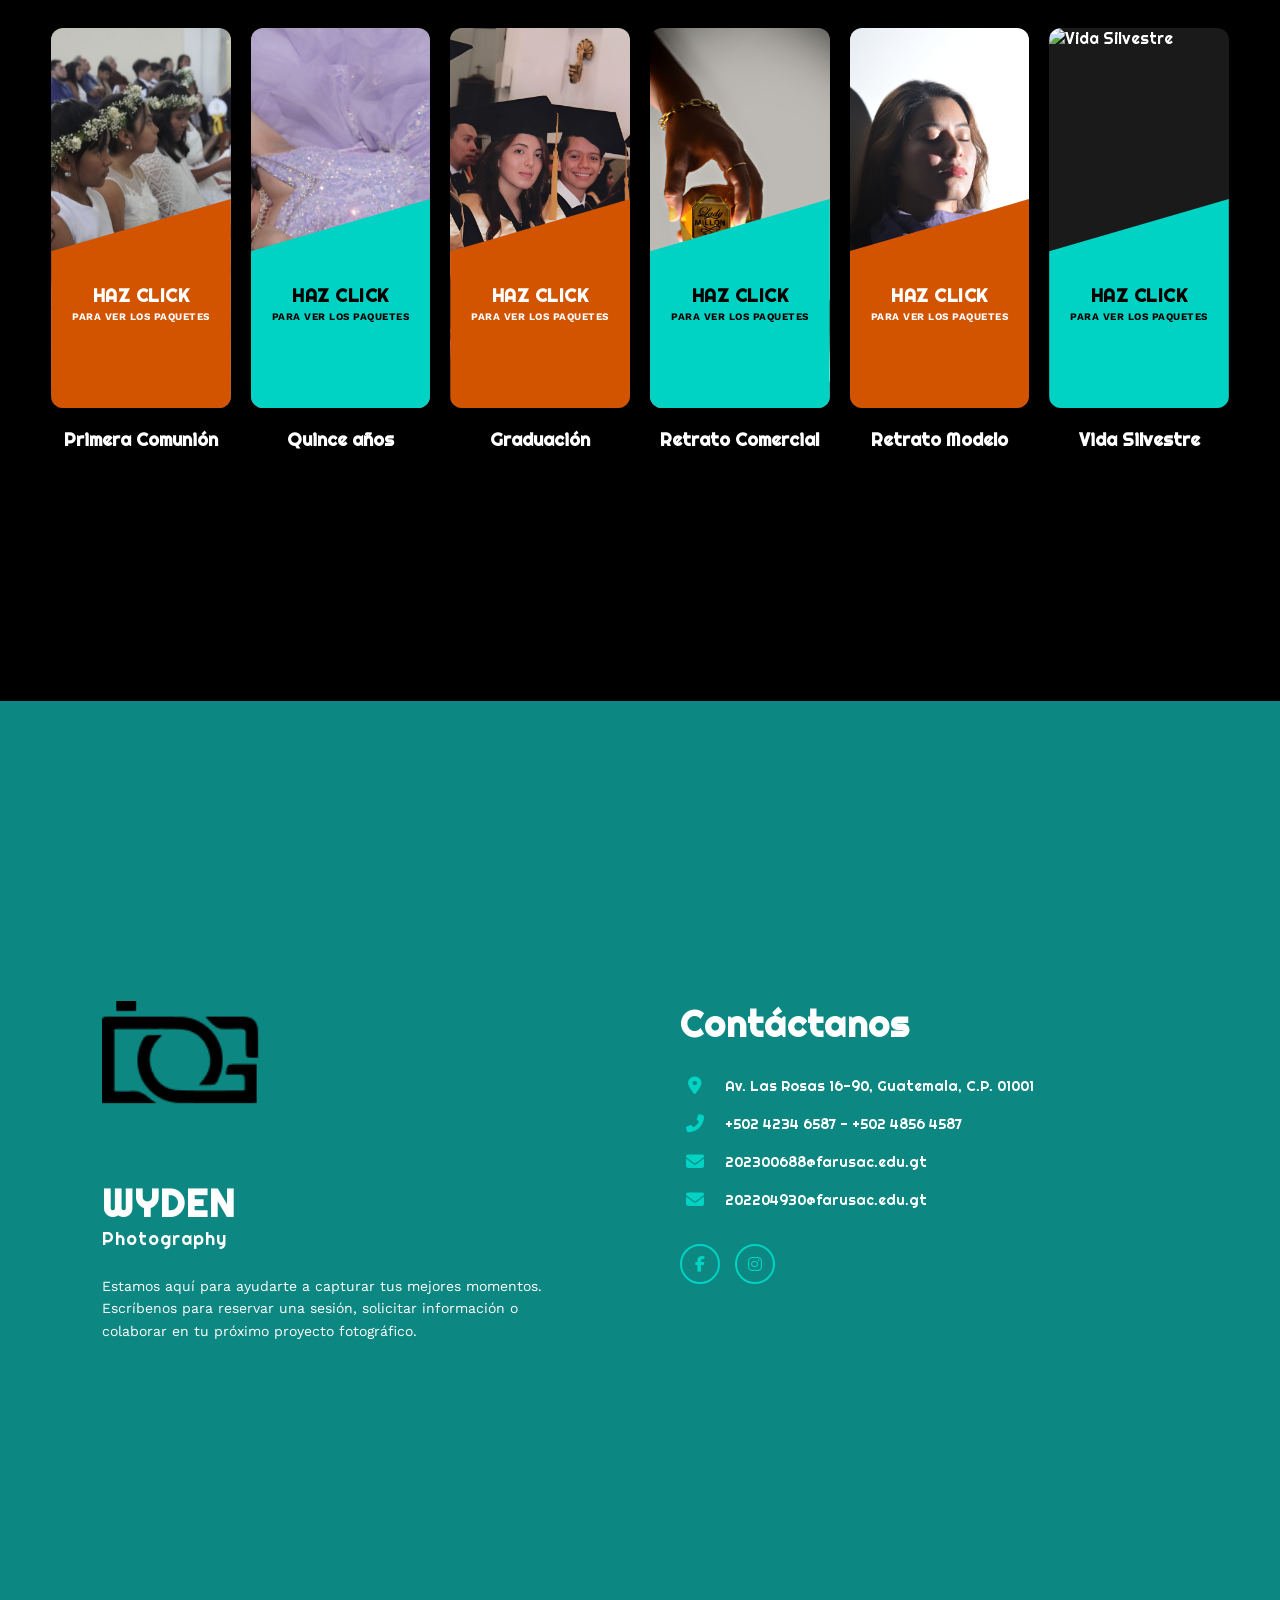
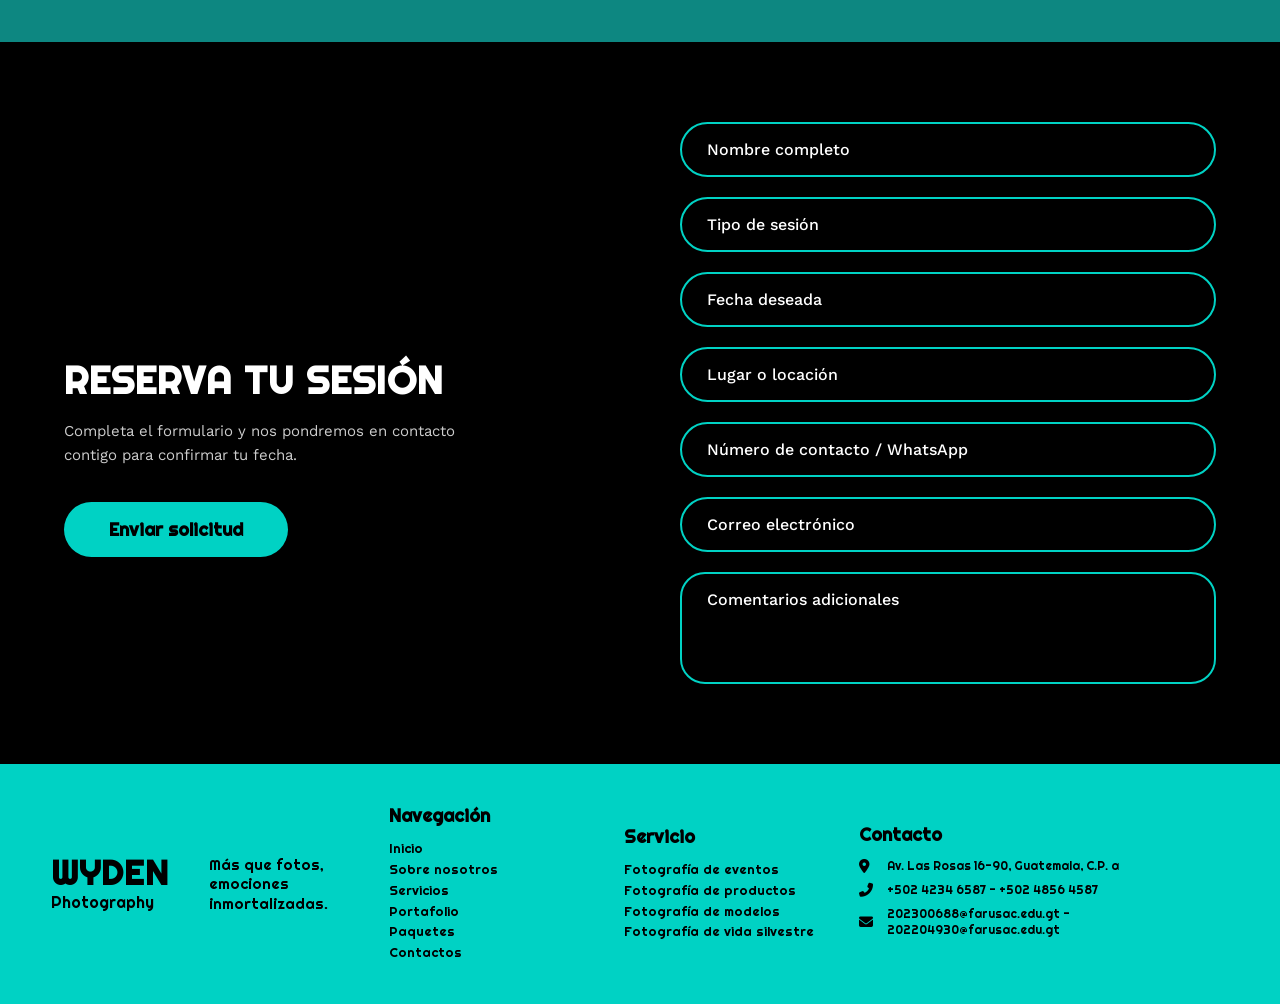
==== commit e8937793: "Pagina con botones de servicio terminada" ====
--- a/index.html
+++ b/index.html
@@ -6,6 +6,10 @@
     <title>Document</title>
     <link rel="stylesheet" href="css/index.css">
     <link rel="stylesheet" href="https://cdnjs.cloudflare.com/ajax/libs/font-awesome/6.5.1/css/all.min.css">
+    <link rel="stylesheet" href="paginasHtml/modelo.html">
+    <link rel="stylesheet" href="paginasHtml/primeraComunion.html">
+    <link rel="stylesheet" href="paginasHtml/retratoComercial.html">
+    <link rel="stylesheet" href="paginasHtml/vidaSilvestre.html">
 </head>
 <body>
       <!-- Menu Header -->
@@ -49,7 +53,7 @@
         <nav id="nav">
           <ul>
             <li><a href="#inicio" onclick="seleccionar()">INICIO</a></li>
-            <li><a href="#sobremi" onclick="seleccionar()">SOBRE NOSOTROS</a></li>
+            <li><a href="#nosotros" onclick="seleccionar()">SOBRE NOSOTROS</a></li>
             <li><a href="#servicios" onclick="seleccionar()">SERVICIOS</a></li>
             <li>
               <a href="#portafolio" onclick="seleccionar()">PORTAFOLIO</a>
@@ -118,7 +122,7 @@
             <!-- Tarjeta 1: Eventos -->
             <div class="tarjeta">
                 <div class="imagen-contenedor">
-                    <img src="img/imgEventos.jpg" alt="Eventos">
+                    <a href="paginasHtml/primeraComunion.html"><img src="img/imgEventos.jpg" alt="Eventos"></a>
                 </div>
                 <h3>Eventos</h3>
                 <p>Capturamos la esencia de tus celebraciones y momentos especiales con atención al detalle y emoción.</p>
@@ -127,7 +131,7 @@
             <!-- Tarjeta 2: Retrato Comercial -->
             <div class="tarjeta">
                 <div class="imagen-contenedor">
-                    <img src="img/imgRetrato.png" alt="Retrato Comercial">
+                    <a href="paginasHtml/retratoComercial.html"><img src="img/imgRetrato.png" alt="Retrato Comercial"></a>
                 </div>
                 <h3>Retrato Comercial</h3>
                 <p>Fotografía profesional para productos y marcas que buscan destacar con autenticidad y estilo.</p>
@@ -136,7 +140,7 @@
             <!-- Tarjeta 3: Retrato Fotográfica -->
             <div class="tarjeta">
                 <div class="imagen-contenedor">
-                    <img src="img/imgFotografica.jpg" alt="Retrato Fotográfica">
+                    <a href="paginasHtml/modelo.html"><img src="img/imgFotografica.jpg" alt="Retrato Fotográfica"></a>
                 </div>
                 <h3>Retrato Fotografica</h3>
                 <p>Sesiones personales que reflejan tu esencia y transmiten emociones a través de la luz y la composición.</p>
@@ -145,7 +149,7 @@
             <!-- Tarjeta 4: Vida Silvestre -->
             <div class="tarjeta">
                 <div class="imagen-contenedor">
-                    <img src="img/imgSilvestre.jpg" alt="Vida Silvestre">
+                    <a href="paginasHtml/vidaSilvestre.html"><img src="img/imgSilvestre.jpg" alt="Vida Silvestre"></a>
                 </div>
                 <h3>Vida Silvestre</h3>
                 <p>Exploramos la belleza natural y la vida animal con respeto y pasión por el entorno.</p>
--- a/css/index.css
+++ b/css/index.css
@@ -73,7 +73,7 @@
 }
 
 .inicio {
-  background-image: url("../img/imgBody.png");
+  background-image: url("../img/imgBody3.jpg");
   background-repeat: no-repeat;
   background-position: center center;
   background-size: cover;
@@ -950,4 +950,581 @@
     grid-template-columns: 1fr;
     gap: 30px;
   }
+}
+/* Estilos generales de la sección */
+.seccion-comunion {
+  background-color: #000000;
+  color: #ffffff;
+  padding: 340px 5%;
+  width: 100%;
+  box-sizing: border-box;
+}
+
+.comunion-container {
+  max-width: 1300px;
+  margin: 0 auto;
+  display: flex;
+  flex-direction: column;
+  align-items: center;
+}
+
+/* Título principal grande */
+.comunion-titulo {
+  font-family: "Righteous", sans-serif;
+  font-size: 48px;
+  font-weight: 800;
+  letter-spacing: 2px;
+  margin-bottom: 60px;
+  text-align: center;
+}
+
+/* Cuadrícula principal de 3 columnas (Izquierda | Centro | Derecha) */
+.comunion-grid {
+  display: grid;
+  grid-template-columns: 1fr 1fr 1fr;
+  gap: 20px;
+  width: 100%;
+  align-items: stretch;
+}
+
+/* Estilo base para cada elemento contenedor de imagen */
+.comunion-item {
+  border-radius: 12px;
+  overflow: hidden;
+  background-color: #1a1a1a;
+  height: 100%;
+}
+
+.comunion-item img {
+  width: 100%;
+  height: 100%;
+  -o-object-fit: cover;
+     object-fit: cover;
+  display: block;
+}
+
+/* Columna Izquierda (Vertical grande) */
+.item-grande-izq {
+  min-height: 480px;
+}
+
+/* Sub-cuadrícula central (2x2 fotos) */
+.comunion-subgrid {
+  display: grid;
+  grid-template-columns: 1fr 1fr;
+  grid-template-rows: 1fr 1fr;
+  gap: 15px;
+}
+
+.comunion-subgrid .comunion-item {
+  height: 230px; /* Altura controlada para las 4 fotos del centro */
+}
+
+/* Columna Derecha (Vertical grande) */
+.item-grande-der {
+  min-height: 480px;
+}
+
+/* --- Adaptabilidad Responsive para Móviles --- */
+@media (max-width: 900px) {
+  .comunion-grid {
+    grid-template-columns: 1fr;
+  }
+  .comunion-titulo {
+    font-size: 32px;
+    margin-bottom: 35px;
+  }
+  .item-grande-izq,
+  .item-grande-der {
+    min-height: 350px;
+  }
+  .comunion-subgrid .comunion-item {
+    height: 250px;
+  }
+}
+/* Estilos generales de la sección Quince Años */
+.seccion-quince {
+  background-color: #000000;
+  color: #ffffff;
+  padding: 340px 5%;
+  width: 100%;
+  box-sizing: border-box;
+}
+
+.quince-container {
+  max-width: 1300px;
+  margin: 0 auto;
+  display: flex;
+  flex-direction: column;
+  align-items: center;
+}
+
+/* Título principal grande */
+.quince-titulo {
+  font-family: "Righteous", sans-serif;
+  font-size: 48px;
+  font-weight: 800;
+  letter-spacing: 2px;
+  margin-bottom: 60px;
+  text-align: center;
+}
+
+/* Cuadrícula principal de 3 columnas (Izquierda | Centro | Derecha) */
+.quince-grid {
+  display: grid;
+  grid-template-columns: 1fr 1fr 1fr;
+  gap: 20px;
+  width: 100%;
+  align-items: stretch;
+}
+
+/* Estilo base para cada elemento contenedor de imagen */
+.quince-item {
+  border-radius: 12px;
+  overflow: hidden;
+  background-color: #1a1a1a;
+  height: 100%;
+}
+
+.quince-item img {
+  width: 100%;
+  height: 100%;
+  -o-object-fit: cover;
+     object-fit: cover;
+  display: block;
+}
+
+/* Columna Izquierda (Vertical grande) */
+.item-grande-izq {
+  min-height: 480px;
+}
+
+/* Sub-cuadrícula central (2 fotos apiladas verticalmente) */
+.quince-subgrid {
+  display: grid;
+  grid-template-rows: 1fr 1fr;
+  gap: 15px;
+}
+
+.quince-subgrid .quince-item {
+  height: 232px; /* Altura controlada para las 2 fotos del centro */
+}
+
+/* Columna Derecha (Vertical grande) */
+.item-grande-der {
+  min-height: 480px;
+}
+
+/* --- Adaptabilidad Responsive para Móviles --- */
+@media (max-width: 900px) {
+  .quince-grid {
+    grid-template-columns: 1fr;
+  }
+  .quince-titulo {
+    font-size: 32px;
+    margin-bottom: 35px;
+  }
+  .item-grande-izq,
+  .item-grande-der {
+    min-height: 350px;
+  }
+  .quince-subgrid .quince-item {
+    height: 250px;
+  }
+}
+/* Estilos generales de la sección Graduaciones */
+.seccion-graduaciones {
+  background-color: #000000;
+  color: #ffffff;
+  padding: 340px 5%;
+  width: 100%;
+  box-sizing: border-box;
+}
+
+.graduaciones-container {
+  max-width: 1100px;
+  margin: 0 auto;
+  display: flex;
+  flex-direction: column;
+  align-items: center;
+}
+
+/* Título principal */
+.graduaciones-titulo {
+  font-family: "Righteous", sans-serif;
+  font-size: 48px;
+  font-weight: 800;
+  letter-spacing: 2px;
+  margin-bottom: 50px;
+  text-align: center;
+}
+
+/* Contenedor principal de la galería */
+.graduaciones-galeria {
+  display: flex;
+  flex-direction: column;
+  align-items: center;
+  gap: 15px;
+  width: 100%;
+}
+
+/* Estructura común de las filas */
+.graduaciones-fila {
+  display: grid;
+  gap: 12px;
+  width: 100%;
+  justify-content: center;
+}
+
+/* Fila 1: 4 fotos verticales */
+.fila-cuatro {
+  grid-template-columns: repeat(4, 160px);
+}
+
+/* Fila 2: 3 fotos verticales centradas */
+.fila-tres {
+  grid-template-columns: repeat(3, 170px);
+}
+
+/* Fila 3: 2 fotos horizontales anchas */
+.fila-dos {
+  grid-template-columns: repeat(2, 320px);
+}
+
+/* Estilo base de los ítems e imágenes */
+.graduaciones-item {
+  border-radius: 6px;
+  overflow: hidden;
+  background-color: #1a1a1a;
+}
+
+.fila-cuatro .graduaciones-item,
+.fila-tres .graduaciones-item {
+  height: 240px;
+}
+
+.fila-dos .graduaciones-item {
+  height: 210px;
+}
+
+.graduaciones-item img {
+  width: 100%;
+  height: 100%;
+  -o-object-fit: cover;
+     object-fit: cover;
+  display: block;
+}
+
+/* --- Adaptabilidad Responsive para Móviles --- */
+@media (max-width: 768px) {
+  .graduaciones-titulo {
+    font-size: 32px;
+    margin-bottom: 30px;
+  }
+  .fila-cuatro {
+    grid-template-columns: repeat(2, 1fr);
+  }
+  .fila-tres {
+    grid-template-columns: repeat(1, 1fr);
+    max-width: 250px;
+  }
+  .fila-dos {
+    grid-template-columns: 1fr;
+  }
+  .fila-cuatro .graduaciones-item,
+  .fila-tres .graduaciones-item,
+  .fila-dos .graduaciones-item {
+    height: 260px;
+  }
+}
+/* Estilos generales de la sección Comercial */
+.seccion-comercial {
+  background-color: #000000;
+  color: #ffffff;
+  padding: 400px 5%;
+  width: 100%;
+  box-sizing: border-box;
+}
+
+.comercial-container {
+  max-width: 1200px;
+  margin: 0 auto;
+  display: flex;
+  flex-direction: column;
+  align-items: center;
+}
+
+/* Título de la sección */
+.comercial-titulo {
+  font-family: "Righteous", sans-serif;
+  font-size: 54px;
+  font-weight: 800;
+  letter-spacing: 3px;
+  margin-bottom: 60px;
+  text-align: center;
+}
+
+/* Grid de 5 columnas para la galería */
+.comercial-galeria {
+  display: grid;
+  grid-template-columns: repeat(5, 1fr);
+  gap: 20px;
+  width: 100%;
+  max-width: 1050px;
+  justify-content: center;
+}
+
+/* Tarjeta individual */
+.comercial-card {
+  display: flex;
+  flex-direction: column;
+  align-items: center;
+}
+
+/* Contenedor de la imagen */
+.comercial-img-box {
+  width: 100%;
+  height: 270px;
+  border-radius: 4px;
+  overflow: hidden;
+  background-color: #111111;
+}
+
+.comercial-img-box img {
+  width: 100%;
+  height: 100%;
+  -o-object-fit: cover;
+     object-fit: cover;
+  display: block;
+}
+
+/* Texto o etiqueta debajo de cada imagen */
+.comercial-etiqueta {
+  font-family: Arial, sans-serif;
+  font-size: 18px;
+  color: #ffffff;
+  text-align: center;
+  margin-top: 15px;
+  line-height: 1.2;
+  font-weight: 400;
+}
+
+/* Adaptabilidad para pantallas más pequeñas / móviles */
+@media (max-width: 1024px) {
+  .comercial-galeria {
+    gap: 12px;
+  }
+  .comercial-img-box {
+    height: 220px;
+  }
+  .comercial-etiqueta {
+    font-size: 15px;
+  }
+}
+@media (max-width: 768px) {
+  .comercial-titulo {
+    font-size: 36px;
+    margin-bottom: 35px;
+  }
+  .comercial-galeria {
+    grid-template-columns: repeat(2, 1fr);
+    gap: 25px 15px;
+  }
+  .comercial-img-box {
+    height: 250px;
+  }
+}
+@media (max-width: 480px) {
+  .comercial-galeria {
+    grid-template-columns: repeat(1, 1fr);
+    max-width: 280px;
+  }
+}
+/* Estilos generales de la sección Modelo */
+.seccion-modelo {
+  background-color: #000000;
+  color: #ffffff;
+  padding: 400px 5%;
+  width: 100%;
+  box-sizing: border-box;
+}
+
+.modelo-container {
+  max-width: 1300px;
+  margin: 0 auto;
+  display: flex;
+  flex-direction: column;
+  align-items: center;
+}
+
+/* Título de la sección */
+.modelo-titulo {
+  font-family: "Righteous", sans-serif;
+  font-size: 54px;
+  font-weight: 800;
+  letter-spacing: 3px;
+  margin-bottom: 60px;
+  text-align: center;
+}
+
+/* Grid de 6 columnas para la galería */
+.modelo-galeria {
+  display: grid;
+  grid-template-columns: repeat(6, 1fr);
+  gap: 20px;
+  width: 100%;
+  max-width: 1250px;
+  justify-content: center;
+}
+
+/* Tarjeta individual */
+.modelo-card {
+  display: flex;
+  flex-direction: column;
+  align-items: center;
+}
+
+/* Contenedor de la imagen */
+.modelo-img-box {
+  width: 100%;
+  height: 270px;
+  border-radius: 4px;
+  overflow: hidden;
+  background-color: #111111;
+}
+
+.modelo-img-box img {
+  width: 100%;
+  height: 100%;
+  -o-object-fit: cover;
+     object-fit: cover;
+  display: block;
+}
+
+/* Etiqueta de texto debajo de cada imagen */
+.modelo-etiqueta {
+  font-family: Arial, sans-serif;
+  font-size: 18px;
+  color: #ffffff;
+  text-align: center;
+  margin-top: 15px;
+  line-height: 1.2;
+  font-weight: 400;
+}
+
+/* Adaptabilidad para pantallas medianas y móviles */
+@media (max-width: 1100px) {
+  .modelo-galeria {
+    grid-template-columns: repeat(3, 1fr);
+    gap: 30px 20px;
+  }
+  .modelo-img-box {
+    height: 300px;
+  }
+}
+@media (max-width: 768px) {
+  .modelo-titulo {
+    font-size: 36px;
+    margin-bottom: 35px;
+  }
+  .modelo-galeria {
+    grid-template-columns: repeat(2, 1fr);
+    gap: 25px 15px;
+  }
+  .modelo-img-box {
+    height: 260px;
+  }
+}
+@media (max-width: 480px) {
+  .modelo-galeria {
+    grid-template-columns: repeat(1, 1fr);
+    max-width: 280px;
+  }
+}
+/* Estilos generales de la sección Vida Silvestre */
+.seccion-silvestre {
+  background-color: #000000;
+  color: #ffffff;
+  padding: 300px 5%;
+  width: 100%;
+  box-sizing: border-box;
+}
+
+.silvestre-container {
+  max-width: 1200px;
+  margin: 0 auto;
+  display: flex;
+  flex-direction: column;
+  align-items: center;
+}
+
+/* Título principal */
+.silvestre-titulo {
+  font-family: "Righteous", sans-serif;
+  font-size: 54px;
+  font-weight: 800;
+  letter-spacing: 3px;
+  margin-bottom: 50px;
+  text-align: center;
+}
+
+/* Primera cuadrícula (4 columnas iguales arriba) */
+.silvestre-grid-1 {
+  display: grid;
+  grid-template-columns: repeat(4, 1fr);
+  gap: 20px;
+  width: 100%;
+  margin-bottom: 30px;
+}
+
+/* Segunda cuadrícula (Diseño de mosaico equilibrado de 2 columnas / 4 elementos) */
+.silvestre-grid-2 {
+  display: grid;
+  grid-template-columns: 1fr 2fr;
+  grid-template-rows: repeat(2, 280px);
+  gap: 20px;
+  width: 100%;
+}
+
+/* Estilo base para cada tarjeta de imagen */
+.silvestre-item {
+  border-radius: 8px;
+  overflow: hidden;
+  background-color: #111111;
+  height: 100%;
+}
+
+.silvestre-grid-1 .silvestre-item {
+  height: 300px;
+}
+
+.silvestre-item img {
+  width: 100%;
+  height: 100%;
+  -o-object-fit: cover;
+     object-fit: cover;
+  display: block;
+}
+
+/* --- Adaptabilidad Responsive para Móviles --- */
+@media (max-width: 900px) {
+  .silvestre-grid-1 {
+    grid-template-columns: repeat(2, 1fr);
+  }
+  .silvestre-grid-2 {
+    grid-template-columns: 1fr;
+    grid-template-rows: auto;
+  }
+  .silvestre-grid-2 .silvestre-item {
+    height: 280px;
+  }
+  .silvestre-titulo {
+    font-size: 36px;
+    margin-bottom: 35px;
+  }
+}
+@media (max-width: 480px) {
+  .silvestre-grid-1 {
+    grid-template-columns: 1fr;
+  }
 }/*# sourceMappingURL=index.css.map */
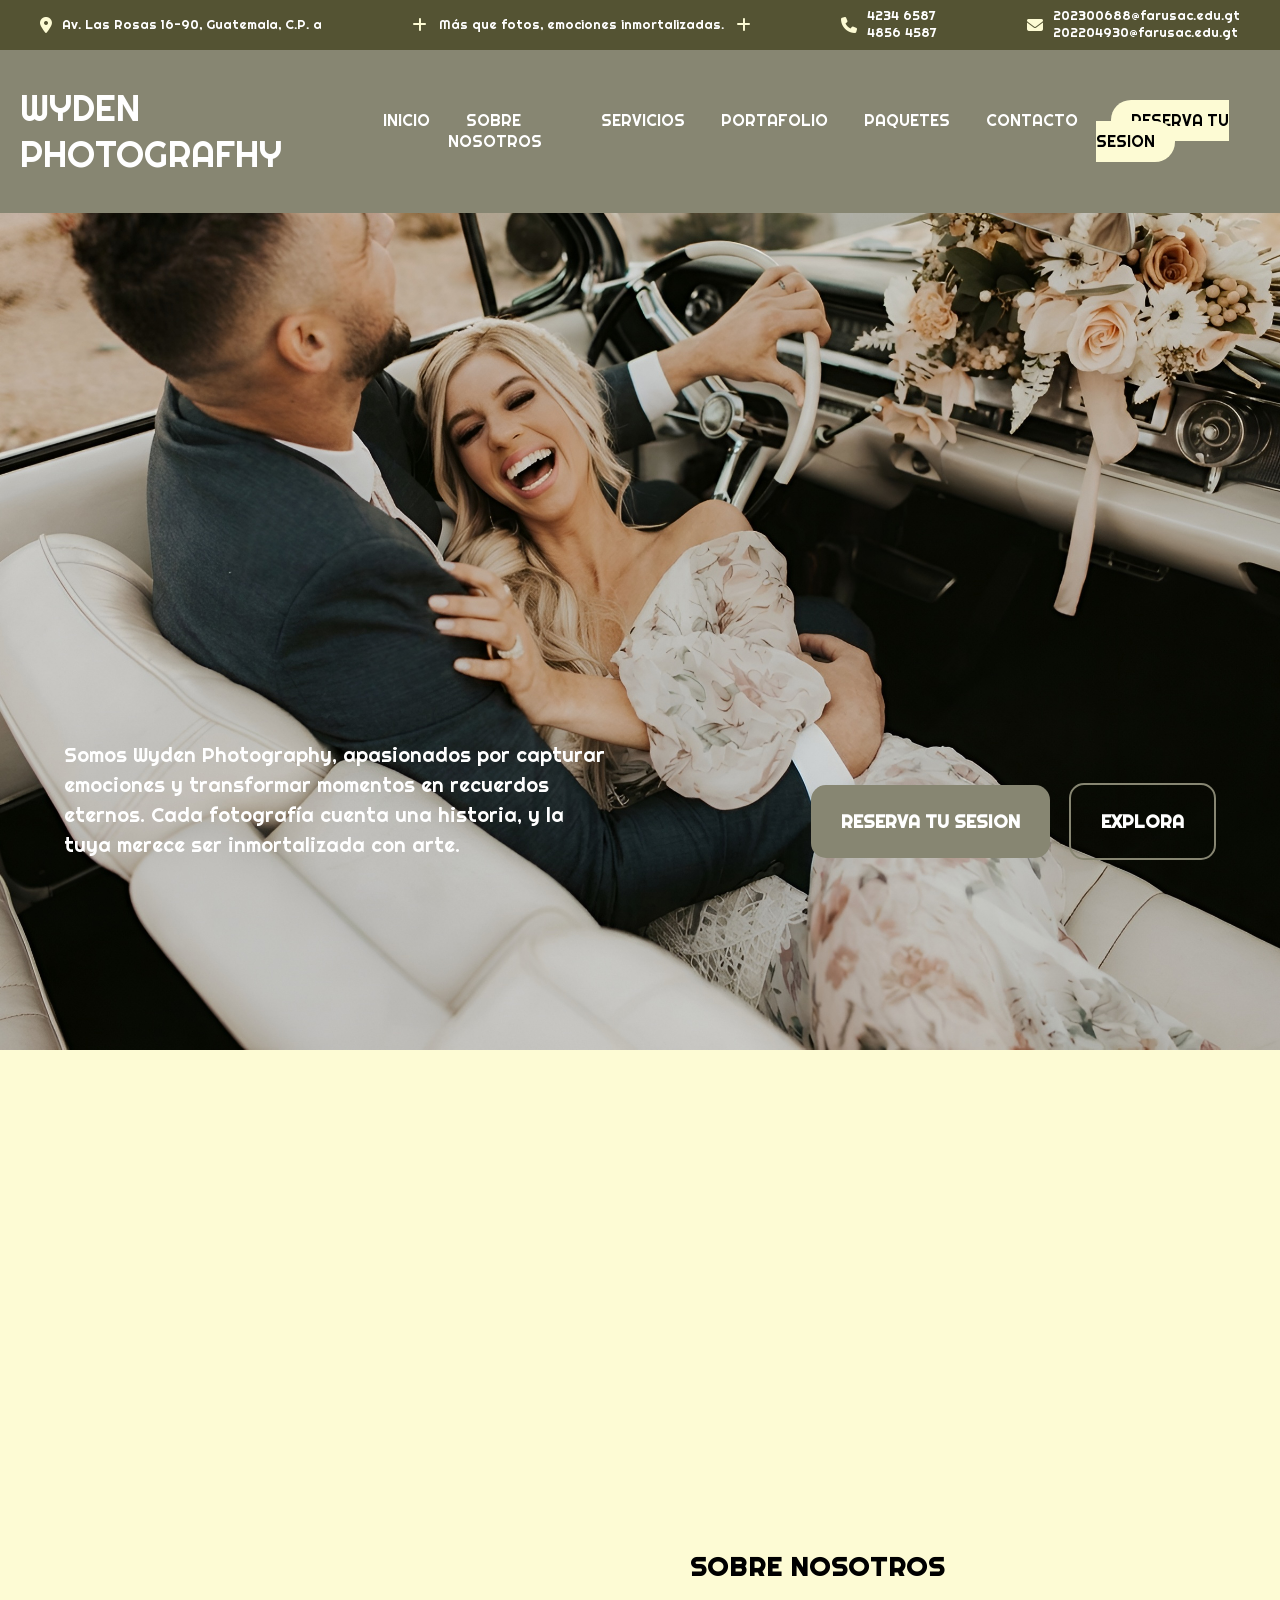
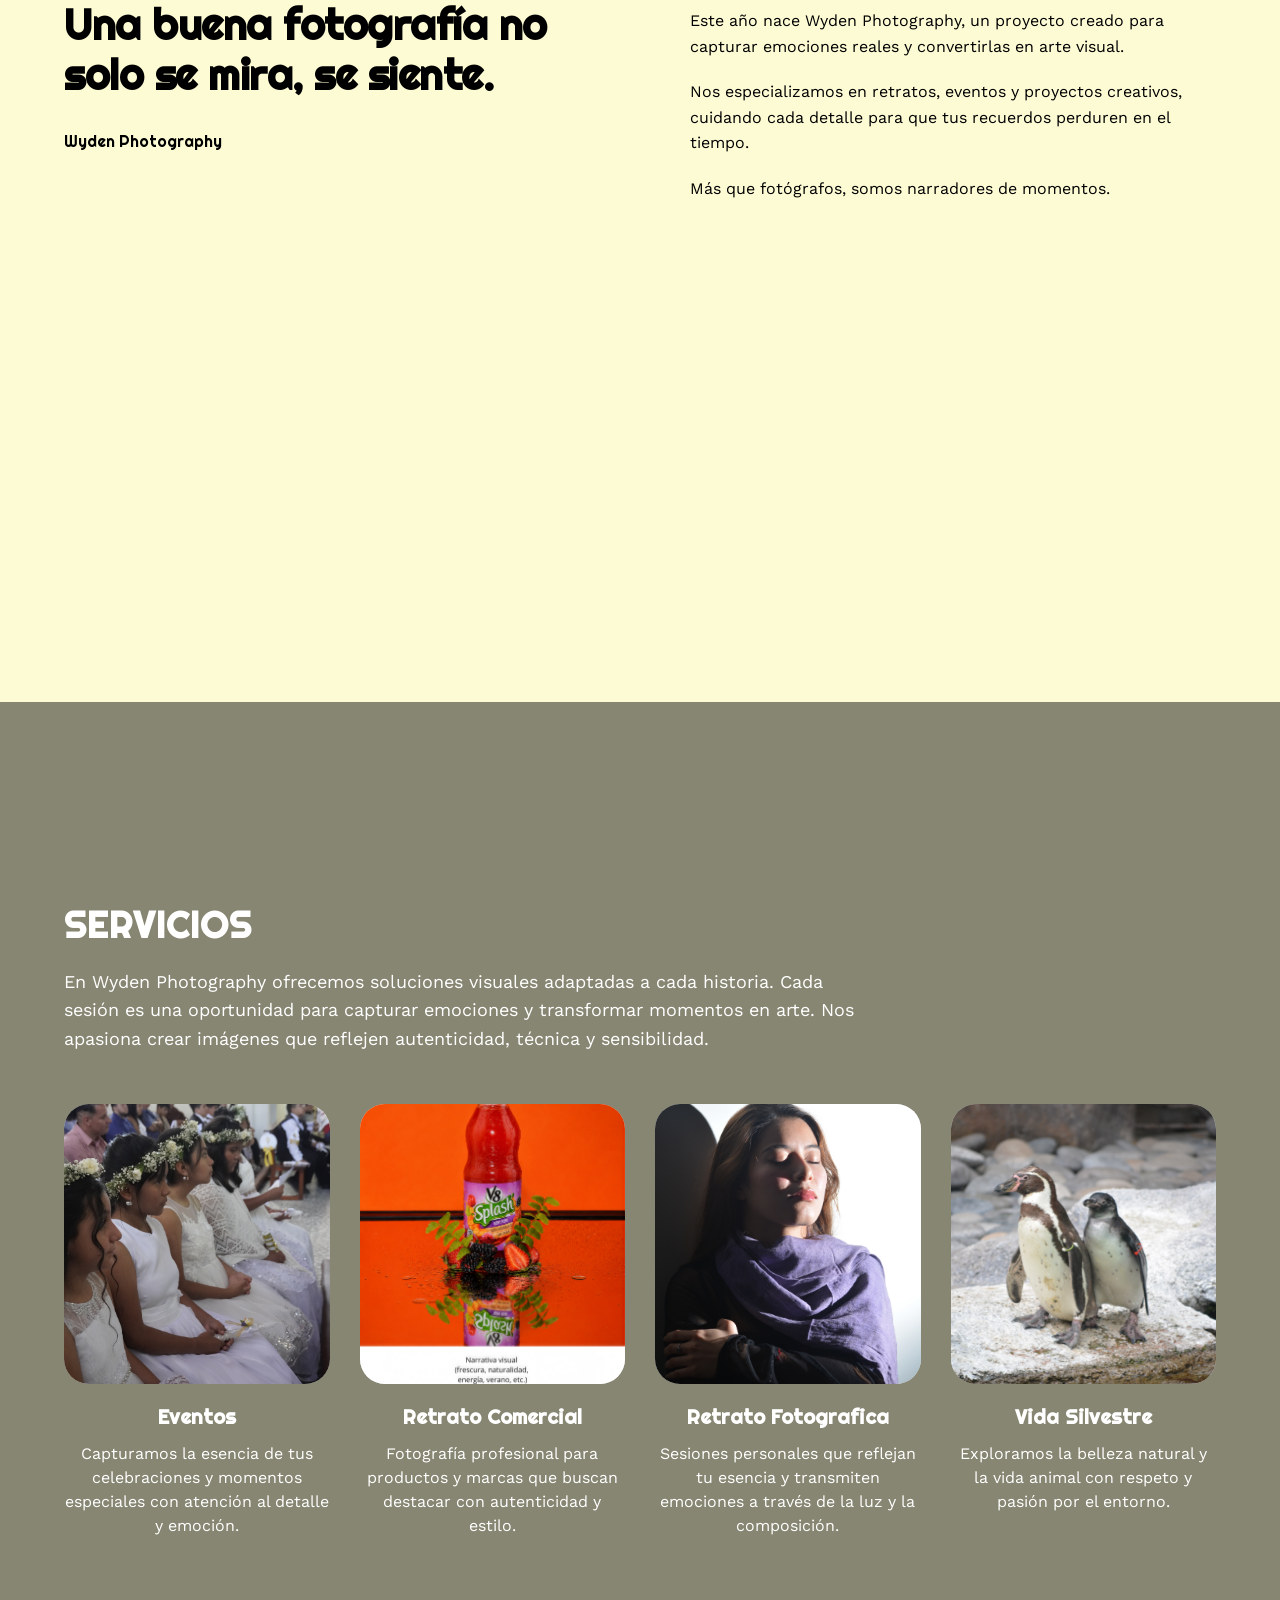
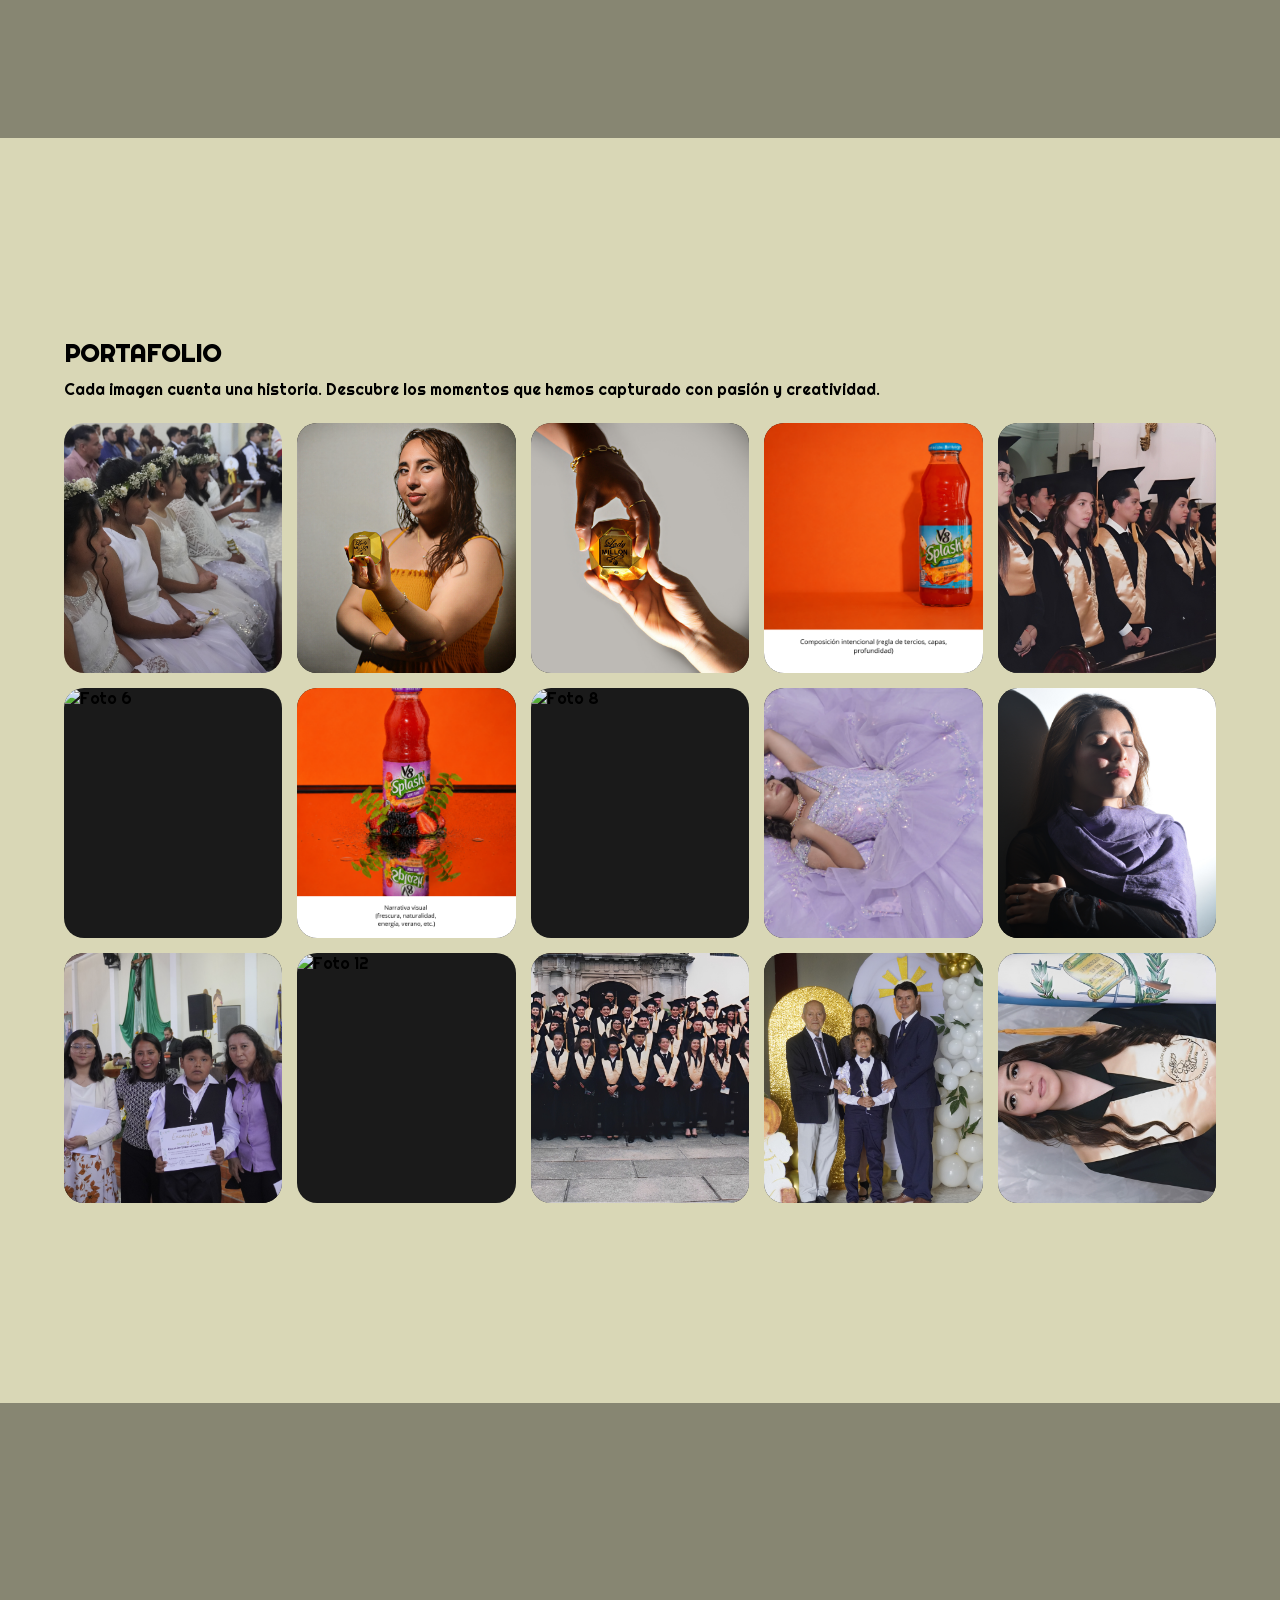
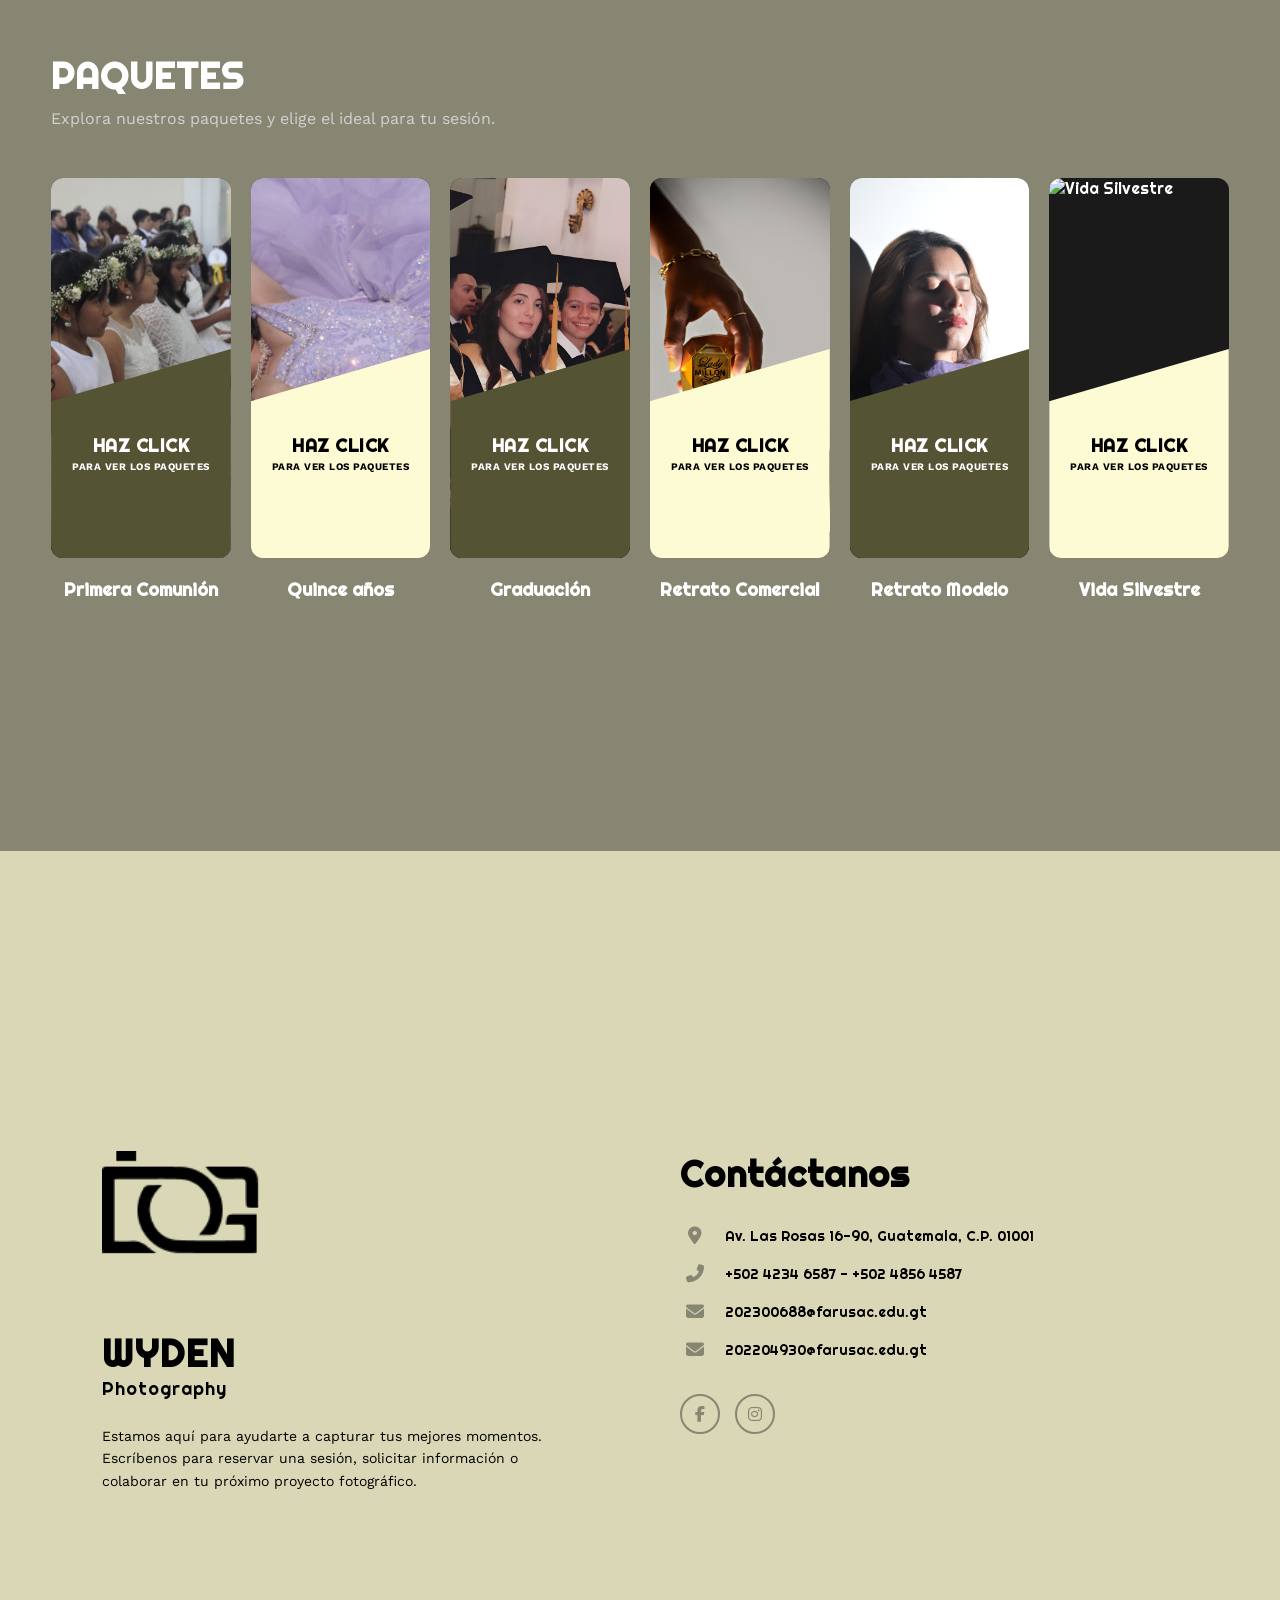
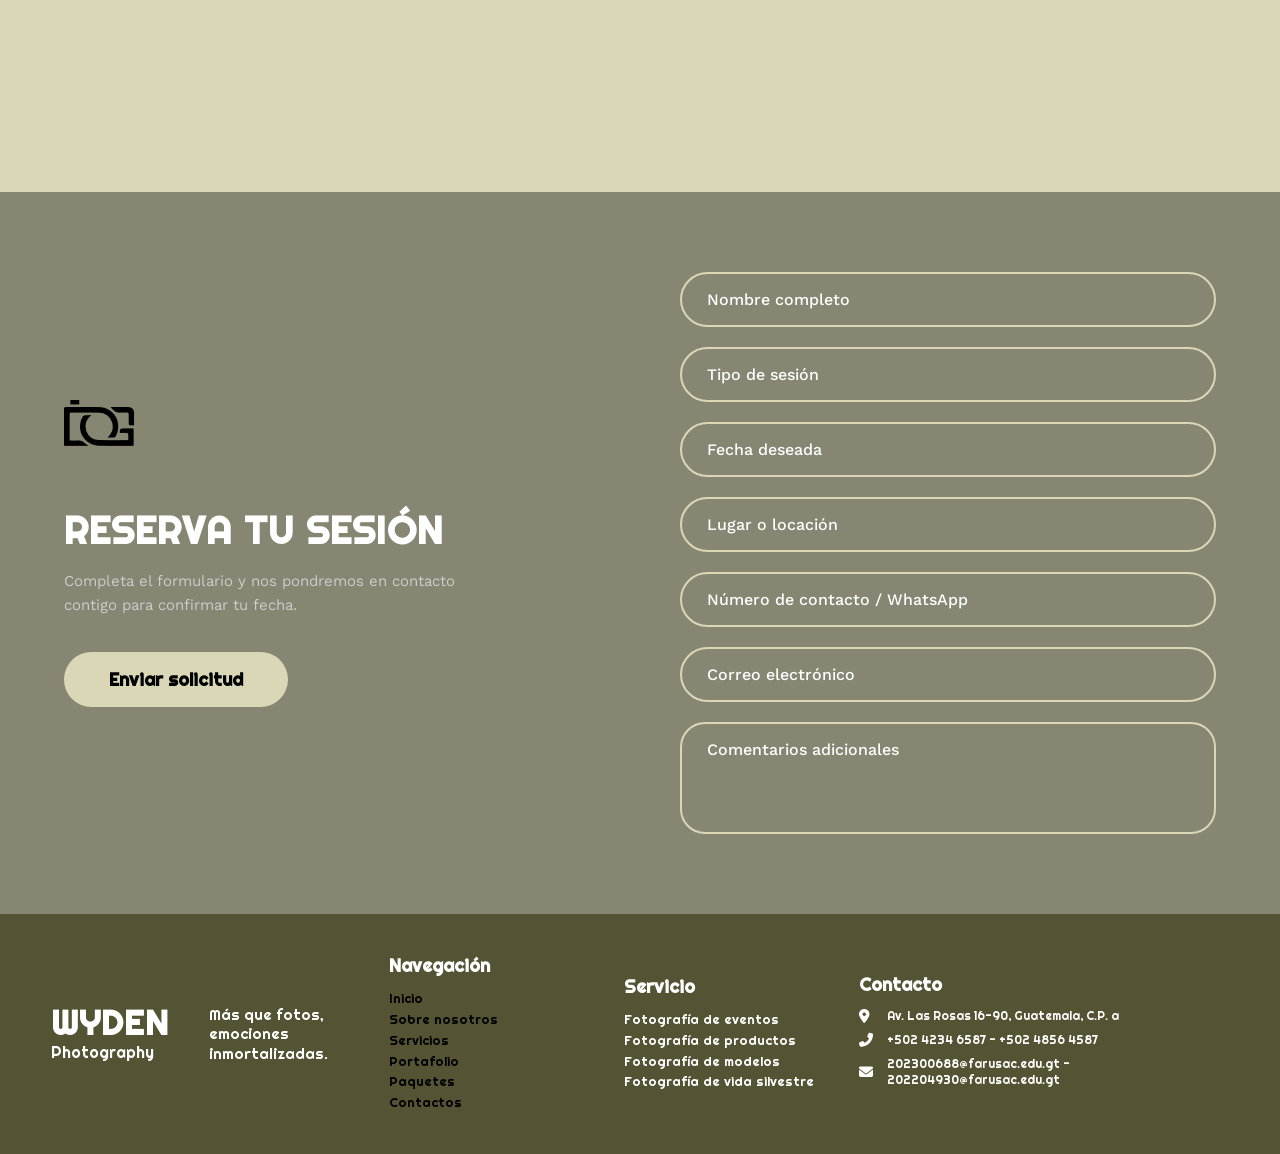
==== commit 7ffaf956: "Apartados de Paquetes agregado completo" ====
--- a/index.html
+++ b/index.html
@@ -3,13 +3,19 @@
 <head>
     <meta charset="UTF-8">
     <meta name="viewport" content="width=device-width, initial-scale=1.0">
-    <title>Document</title>
+    <title>WYDEN PHOTOGRAFHY</title>
     <link rel="stylesheet" href="css/index.css">
     <link rel="stylesheet" href="https://cdnjs.cloudflare.com/ajax/libs/font-awesome/6.5.1/css/all.min.css">
     <link rel="stylesheet" href="paginasHtml/modelo.html">
     <link rel="stylesheet" href="paginasHtml/primeraComunion.html">
     <link rel="stylesheet" href="paginasHtml/retratoComercial.html">
     <link rel="stylesheet" href="paginasHtml/vidaSilvestre.html">
+    <link rel="stylesheet" href="paginasPaquetes/paquetesPrimeraComunion.html">
+    <link rel="stylesheet" href="paginasPaquetes/paquetesGraduacion.html">
+    <link rel="stylesheet" href="paginasPaquetes/paquetesQuince.html">
+    <link rel="stylesheet" href="paginasPaquetes/paquetesRetratosComerciales.html">
+    <link rel="stylesheet" href="paginasPaquetes/paquetesRetratosModelo.html">
+    <link rel="stylesheet" href="paginasPaquetes/paquetesVidaSilvestre.html">
 </head>
 <body>
       <!-- Menu Header -->
@@ -204,10 +210,12 @@
             <div class="paquete-card">
                 <div class="paquete-img-container">
                     <img src="img/imgPaquetes/imgP1.jpg" alt="Primera Comunión">
-                    <div class="paquete-overlay naranja">
-                        <h3>HAZ CLICK</h3>
-                        <span>PARA VER LOS PAQUETES</span>
-                    </div>
+                    <a href="paginasPaquetes/paquetesPrimeraComunion.html">
+                        <div class="paquete-overlay naranja">
+                            <h3>HAZ CLICK</h3>
+                            <span>PARA VER LOS PAQUETES</span>
+                        </div>
+                    </a>
                 </div>
                 <h4 class="paquete-titulo">Primera Comunión</h4>
             </div>
@@ -216,10 +224,12 @@
             <div class="paquete-card">
                 <div class="paquete-img-container">
                     <img class="tarjeta2"src="img/imgPaquetes/imgP2.jpg" alt="Quince años">
-                    <div class="paquete-overlay turquesa">
-                        <h3>HAZ CLICK</h3>
-                        <span>PARA VER LOS PAQUETES</span>
-                    </div>
+                    <a href="paginasPaquetes/paquetesQuince.html">
+                        <div class="paquete-overlay turquesa">
+                            <h3>HAZ CLICK</h3>
+                            <span>PARA VER LOS PAQUETES</span>
+                        </div>
+                    </a>
                 </div>
                 <h4 class="paquete-titulo">Quince años</h4>
             </div>
@@ -228,10 +238,12 @@
             <div class="paquete-card">
                 <div class="paquete-img-container">
                     <img src="img/imgPaquetes/imgP3.jpg" alt="Graduación">
-                    <div class="paquete-overlay naranja">
-                        <h3>HAZ CLICK</h3>
-                        <span>PARA VER LOS PAQUETES</span>
-                    </div>
+                    <a href="paginasPaquetes/paquetesGraduacion.html">
+                        <div class="paquete-overlay naranja">
+                            <h3>HAZ CLICK</h3>
+                            <span>PARA VER LOS PAQUETES</span>
+                        </div>
+                    </a>
                 </div>
                 <h4 class="paquete-titulo">Graduación</h4>
             </div>
@@ -240,10 +252,12 @@
             <div class="paquete-card">
                 <div class="paquete-img-container">
                     <img src="img/imgPaquetes/imgP4.jpg" alt="Retrato Comercial">
-                    <div class="paquete-overlay turquesa">
-                        <h3>HAZ CLICK</h3>
-                        <span>PARA VER LOS PAQUETES</span>
-                    </div>
+                    <a href="paginasPaquetes/paquetesRetratosComerciales.html">
+                        <div class="paquete-overlay turquesa">
+                            <h3>HAZ CLICK</h3>
+                            <span>PARA VER LOS PAQUETES</span>
+                        </div>
+                    </a>
                 </div>
                 <h4 class="paquete-titulo">Retrato Comercial</h4>
             </div>
@@ -252,10 +266,12 @@
             <div class="paquete-card">
                 <div class="paquete-img-container">
                     <img src="img/imgPaquetes/imgP5.jpg" alt="Retrato Modelo">
-                    <div class="paquete-overlay naranja">
-                        <h3>HAZ CLICK</h3>
-                        <span>PARA VER LOS PAQUETES</span>
-                    </div>
+                    <a href="paginasPaquetes/paquetesRetratosModelo.html">
+                        <div class="paquete-overlay naranja">
+                            <h3>HAZ CLICK</h3>
+                            <span>PARA VER LOS PAQUETES</span>
+                        </div>
+                    </a>
                 </div>
                 <h4 class="paquete-titulo">Retrato Modelo</h4>
             </div>
@@ -264,10 +280,12 @@
             <div class="paquete-card">
                 <div class="paquete-img-container">
                     <img src="img/imgPaquetes/imgP6.jpg" alt="Vida Silvestre">
-                    <div class="paquete-overlay turquesa">
-                        <h3>HAZ CLICK</h3>
-                        <span>PARA VER LOS PAQUETES</span>
-                    </div>
+                    <a href="paginasPaquetes/paquetesVidaSilvestre.html">
+                        <div class="paquete-overlay turquesa">
+                            <h3>HAZ CLICK</h3>
+                            <span>PARA VER LOS PAQUETES</span>
+                        </div>
+                    </a>
                 </div>
                 <h4 class="paquete-titulo">Vida Silvestre</h4>
             </div>
--- a/css/index.css
+++ b/css/index.css
@@ -12,13 +12,13 @@
 }
 
 .contenedor-header {
-  background: #0d8781;
+  background: #878672;
   position: fixed;
   width: 100%;
   top: 0;
   left: 0;
   z-index: 99;
-  border-bottom: 1px solid #0d8781;
+  border-bottom: 1px solid #878672;
 }
 .contenedor-header header {
   max-width: 100%;
@@ -40,7 +40,7 @@
 }
 .contenedor-header header ul .reserva {
   color: #000000;
-  background: #fe7115;
+  background: #FDFBD4;
   border-radius: 20px;
   padding: 10px 20px;
   transition: 0.5s;
@@ -49,7 +49,7 @@
   background: #fff;
 }
 .contenedor-header header ul .reserva:hover a {
-  color: #fe7115;
+  color: #545333;
 }
 .contenedor-header header nav ul li a {
   text-align: none;
@@ -60,7 +60,7 @@
   text-decoration: none;
 }
 .contenedor-header header nav ul li a:hover {
-  color: #fe7115;
+  color: #545333;
 }
 
 .nav-responsible {
@@ -74,6 +74,7 @@
 
 .inicio {
   background-image: url("../img/imgBody3.jpg");
+  margin-top: 150px;
   background-repeat: no-repeat;
   background-position: center center;
   background-size: cover;
@@ -117,32 +118,32 @@
 }
 
 .btn-reserva {
-  background-color: #00d2c4;
-  color: #111;
+  background-color: #878672;
+  color: #fff;
   margin-right: 15px;
 }
 .btn-reserva:hover {
   background-color: transparent;
   color: #fff;
-  border: 2px solid #00d2c4;
+  border: 2px solid #878672;
   padding: 28px 30px;
 }
 
 .btn-explora {
   background-color: transparent;
   color: #fff;
-  border: 2px solid #00d2c4;
+  border: 2px solid #878672;
 }
 .btn-explora:hover {
-  background-color: #00d2c4;
+  background-color: #878672;
   color: #111;
   padding: 28px 30px;
 }
 
 /* Barra contenedora superior */
 .top-bar {
-  background-color: #000000;
-  color: #00d2c4; /* Verde turquesa del texto */
+  background-color: #545333;
+  color: #fff; /* Verde turquesa del texto */
   display: flex;
   justify-content: space-between;
   align-items: center;
@@ -175,13 +176,13 @@
 
 /* Color naranja para los iconos */
 .icon-orange {
-  color: #ff6600; /* Tono naranja corporativo */
+  color: #FDFBD4; /* Tono naranja corporativo */
   font-size: 16px;
 }
 
 /* Sección contenedora general */
 .sobre-nosotros {
-  background-color: #000000;
+  background-color: #FDFBD4;
   color: #ffffff;
   padding: 500px 5%; /* Espaciado superior/inferior para dar aire a la sección */
 }
@@ -198,6 +199,7 @@
 
 /* --- Columna Izquierda --- */
 .nosotros-frase h2 {
+  color: #000;
   font-size: 42px;
   font-weight: 800; /* Tipografía gruesa similar a 'Righteous' o 'Montserrat ExtraBold' */
   line-height: 1.2;
@@ -207,12 +209,13 @@
 
 .nosotros-frase .autor {
   font-size: 16px;
-  color: #d1d1d1;
+  color: #000;
   font-weight: 400;
 }
 
 /* --- Columna Derecha --- */
 .nosotros-info h3 {
+  color: #000;
   font-size: 26px;
   font-weight: 800;
   margin-bottom: 25px;
@@ -222,7 +225,7 @@
 .nosotros-info p {
   font-size: 16px;
   line-height: 1.6;
-  color: #e0e0e0;
+  color: #000;
   margin-bottom: 20px;
   font-family: "Work Sans", sans-serif; /* Tipografía limpia para párrafos largos */
 }
@@ -245,7 +248,7 @@
 /* Estilo general de la sección */
 /* Estilo general de la sección con fondo turquesa y texto negro */
 .seccion-servicios {
-  background-color: #0d8781; /* Fondo turquesa */
+  background-color: #878672; /* Fondo turquesa */
   color: #000000; /* Texto negro general */
   padding: 200px 5%;
 }
@@ -328,8 +331,8 @@
 }
 
 .portafolio-container {
-  background-color: #000000; /* Fondo turquesa */
-  color: #ffffff; /* Texto negro general */
+  background-color: #D9D7B6; /* Fondo turquesa */
+  color: #000; /* Texto negro general */
   padding: 200px 5%;
 }
 .portafolio-container .portafolio-header {
@@ -456,7 +459,7 @@
 }
 /* Estilo general de la sección de paquetes */
 .seccion-paquetes {
-  background-color: #000000;
+  background-color: #878672;
   color: #ffffff;
   padding: 250px 4%;
   width: 100%;
@@ -544,12 +547,12 @@
 
 /* Colores de fondo de los overlays */
 .paquete-overlay.naranja {
-  background-color: #d35400; /* Color naranja institucional */
+  background-color: #545333; /* Color naranja institucional */
   color: #ffffff;
 }
 
 .paquete-overlay.turquesa {
-  background-color: #00d2c4; /* Color turquesa de tu marca */
+  background-color: #FDFBD4; /* Color turquesa de tu marca */
   color: #000000;
 }
 
@@ -596,8 +599,8 @@
 }
 /* Estilo general de la sección de contacto */
 .seccion-contacto {
-  background-color: #0d8781;
-  color: #ffffff;
+  background-color: #D9D7B6;
+  color: #000;
   padding: 300px 8%;
   width: 100%;
   box-sizing: border-box;
@@ -627,7 +630,7 @@
   width: 100%;
   -o-object-fit: contain;
      object-fit: contain;
-  color: #ffffff;
+  color: #000;
   width: 200px;
 }
 
@@ -642,7 +645,7 @@
 .contacto-subbrand {
   font-size: 18px;
   font-weight: 400;
-  color: #ffffff;
+  color: #000;
   margin-top: 5px;
   margin-bottom: 25px;
   letter-spacing: 1px;
@@ -651,7 +654,7 @@
 .contacto-descripcion {
   font-size: 14px;
   line-height: 1.6;
-  color: #ffffff;
+  color: #000;
   font-family: "Work Sans", sans-serif;
   max-width: 450px;
 }
@@ -676,12 +679,12 @@
   margin-bottom: 20px;
   font-family: "Work Sans", sans-serif;
   font-size: 14px;
-  color: #ffffff;
+  color: #000;
 }
 
 /* Iconos de ubicación, teléfono y correo en color turquesa */
 .contacto-list li i {
-  color: #00d2c4;
+  color: #878672;
   font-size: 18px;
   width: 30px;
   margin-right: 15px;
@@ -700,16 +703,16 @@
   align-items: center;
   width: 40px;
   height: 40px;
-  border: 2px solid #00d2c4;
+  border: 2px solid #878672;
   border-radius: 50%;
-  color: #00d2c4;
+  color: #878672;
   font-size: 16px;
   text-decoration: none;
   transition: all 0.3s ease;
 }
 
 .contacto-redes a:hover {
-  background-color: #00d2c4;
+  background-color: #878672;
   color: #000000;
   transform: translateY(-3px);
 }
@@ -723,7 +726,7 @@
 }
 /* Estilo general de la sección */
 .seccion-reserva {
-  background-color: #000000;
+  background-color: #878672;
   color: #ffffff;
   padding: 80px 5%;
   width: 100%;
@@ -748,7 +751,7 @@
 
 .reserva-logo {
   font-size: 50px;
-  color: #00d2c4;
+  color: #545333;
   margin-bottom: 20px;
 }
 
@@ -776,7 +779,7 @@
 
 /* Botón Enviar Solicitud */
 .btn-enviar {
-  background-color: #00d2c4;
+  background-color: #D9D7B6;
   color: #000000;
   font-size: 18px;
   font-weight: 700;
@@ -807,7 +810,7 @@
 .reserva-form textarea {
   width: 100%;
   background-color: transparent;
-  border: 2px solid #00d2c4;
+  border: 2px solid #D9D7B6;
   border-radius: 40px;
   padding: 16px 25px;
   color: #ffffff;
@@ -842,8 +845,8 @@
 }
 /* --- ESTILOS DEL FOOTER TURQUESA --- */
 .site-footer {
-  background-color: #00d2c4; /* Fondo verde turquesa institucional */
-  color: #000000; /* Texto e iconos en color negro */
+  background-color: #545333; /* Fondo verde turquesa institucional */
+  color: #fff; /* Texto e iconos en color negro */
   padding: 40px 4%;
   width: 100%;
   box-sizing: border-box;
@@ -953,8 +956,8 @@
 }
 /* Estilos generales de la sección */
 .seccion-comunion {
-  background-color: #000000;
-  color: #ffffff;
+  background-color: #D9D7B6;
+  color: #000;
   padding: 340px 5%;
   width: 100%;
   box-sizing: border-box;
@@ -1044,7 +1047,7 @@
 }
 /* Estilos generales de la sección Quince Años */
 .seccion-quince {
-  background-color: #000000;
+  background-color: #878672;
   color: #ffffff;
   padding: 340px 5%;
   width: 100%;
@@ -1134,8 +1137,8 @@
 }
 /* Estilos generales de la sección Graduaciones */
 .seccion-graduaciones {
-  background-color: #000000;
-  color: #ffffff;
+  background-color: #D9D7B6;
+  color: #000;
   padding: 340px 5%;
   width: 100%;
   box-sizing: border-box;
@@ -1239,8 +1242,8 @@
 }
 /* Estilos generales de la sección Comercial */
 .seccion-comercial {
-  background-color: #000000;
-  color: #ffffff;
+  background-color: #D9D7B6;
+  color: #000;
   padding: 400px 5%;
   width: 100%;
   box-sizing: border-box;
@@ -1302,7 +1305,7 @@
 .comercial-etiqueta {
   font-family: Arial, sans-serif;
   font-size: 18px;
-  color: #ffffff;
+  color: #000;
   text-align: center;
   margin-top: 15px;
   line-height: 1.2;
@@ -1342,8 +1345,8 @@
 }
 /* Estilos generales de la sección Modelo */
 .seccion-modelo {
-  background-color: #000000;
-  color: #ffffff;
+  background-color: #D9D7B6;
+  color: #000;
   padding: 400px 5%;
   width: 100%;
   box-sizing: border-box;
@@ -1405,7 +1408,7 @@
 .modelo-etiqueta {
   font-family: Arial, sans-serif;
   font-size: 18px;
-  color: #ffffff;
+  color: #000;
   text-align: center;
   margin-top: 15px;
   line-height: 1.2;
@@ -1443,8 +1446,8 @@
 }
 /* Estilos generales de la sección Vida Silvestre */
 .seccion-silvestre {
-  background-color: #000000;
-  color: #ffffff;
+  background-color: #D9D7B6;
+  color: #000;
   padding: 300px 5%;
   width: 100%;
   box-sizing: border-box;
@@ -1527,4 +1530,151 @@
   .silvestre-grid-1 {
     grid-template-columns: 1fr;
   }
+}
+/* Estilos Generales de la Sección con tonos de fotografía antigua */
+.packages-section {
+  background-color: #D9D7B6; /* Fondo crema claro principal */
+  color: #4A4A3B; /* Texto oscuro cálido para legibilidad óptima */
+  padding: 250px 20px;
+  font-family: "Poppins", sans-serif;
+}
+
+.packages-container {
+  max-width: 1200px;
+  margin: 0 auto;
+  text-align: center;
+}
+
+.section-subtitle {
+  color: #6C6B50; /* Tono topo/gris cálido */
+  font-size: 0.9rem;
+  letter-spacing: 2px;
+  text-transform: uppercase;
+  font-weight: 600;
+}
+
+.section-title {
+  font-size: 2.2rem;
+  margin-top: 5px;
+  margin-bottom: 50px;
+  font-weight: 800;
+  letter-spacing: 1px;
+  color: #383A2C; /* Tono oliva oscuro profundo */
+}
+
+/* Grid de Tarjetas */
+.pricing-grid {
+  display: grid;
+  grid-template-columns: repeat(auto-fit, minmax(300px, 1fr));
+  gap: 30px;
+  align-items: stretch;
+}
+
+/* Tarjeta Individual */
+.pricing-card {
+  background: #F4F2C9; /* Tono arena claro derivado de la paleta */
+  border: 1px solid #D9D7B6; /* Borde sutil en tono arena */
+  border-radius: 16px;
+  padding: 40px 30px;
+  display: flex;
+  flex-direction: column;
+  position: relative;
+  transition: transform 0.3s ease, border-color 0.3s ease;
+  box-shadow: 0 4px 15px rgba(56, 58, 44, 0.05);
+}
+
+.pricing-card:hover {
+  transform: translateY(-8px);
+  border-color: #545333; /* Oliva oscuro al pasar el cursor */
+}
+
+/* Tarjeta Destacada */
+.pricing-card.featured {
+  border: 2px solid #545333; /* Verde oliva oscuro para destacar */
+  background: #EFECC2; /* Variante un poco más cálida para el paquete central */
+  box-shadow: 0 10px 30px rgba(84, 83, 51, 0.15);
+}
+
+.badge {
+  position: absolute;
+  top: -14px;
+  left: 50%;
+  transform: translateX(-50%);
+  background: #545333; /* Verde oliva oscuro */
+  color: #FDFBD4; /* Texto crema */
+  font-size: 0.75rem;
+  font-weight: 700;
+  padding: 6px 16px;
+  border-radius: 20px;
+  letter-spacing: 1px;
+}
+
+/* Contenido de la Tarjeta */
+.card-title {
+  color: #545333; /* Verde oliva oscuro para los títulos de paquetes */
+  font-size: 1.3rem;
+  font-weight: 700;
+  margin-bottom: 15px;
+}
+
+.card-price {
+  font-size: 2.4rem;
+  font-weight: 800;
+  color: #383A2C; /* Tono oliva muy oscuro para destacar el precio con clase */
+  margin-bottom: 25px;
+}
+
+/* Lista de Beneficios */
+.card-features {
+  list-style: none;
+  padding: 0;
+  margin: 0 0 30px 0;
+  text-align: left;
+  flex-grow: 1;
+}
+
+.card-features li {
+  font-size: 0.95rem;
+  color: #5A5946; /* Texto secundario legible y suave */
+  margin-bottom: 14px;
+  line-height: 1.5;
+  display: flex;
+  align-items: flex-start;
+}
+
+.check {
+  color: #545333; /* Visto en tono oliva oscuro */
+  font-weight: bold;
+  margin-right: 10px;
+  font-size: 1.1rem;
+}
+
+/* Botones de Acción */
+.btn-card {
+  display: block;
+  padding: 12px 24px;
+  border-radius: 30px;
+  text-decoration: none;
+  font-weight: 600;
+  transition: all 0.3s ease;
+}
+
+.btn-card.outline {
+  border: 1.5px solid #545333;
+  color: #545333;
+  background: transparent;
+}
+
+.btn-card.outline:hover {
+  background: #545333;
+  color: #FDFBD4;
+}
+
+.btn-card.primary {
+  background: #545333;
+  color: #FDFBD4;
+}
+
+.btn-card.primary:hover {
+  background: #383A2C;
 }/*# sourceMappingURL=index.css.map */
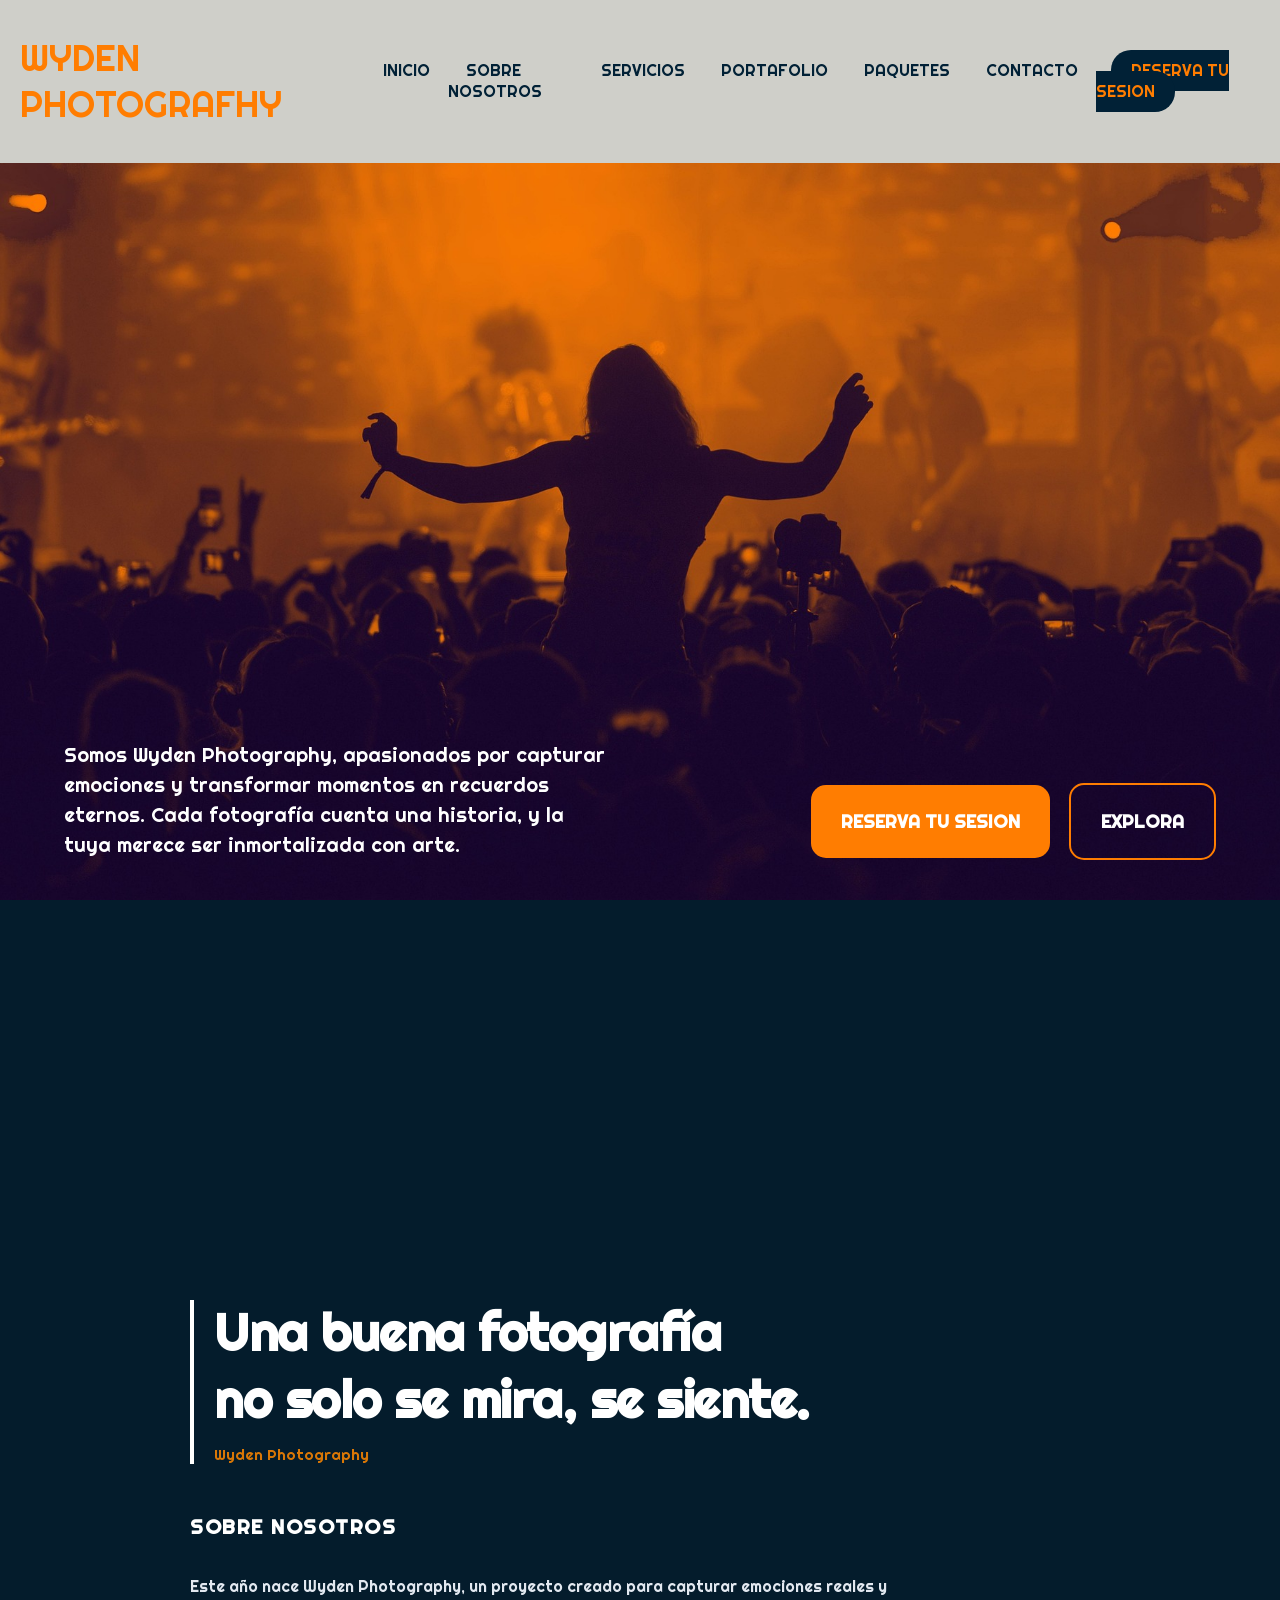
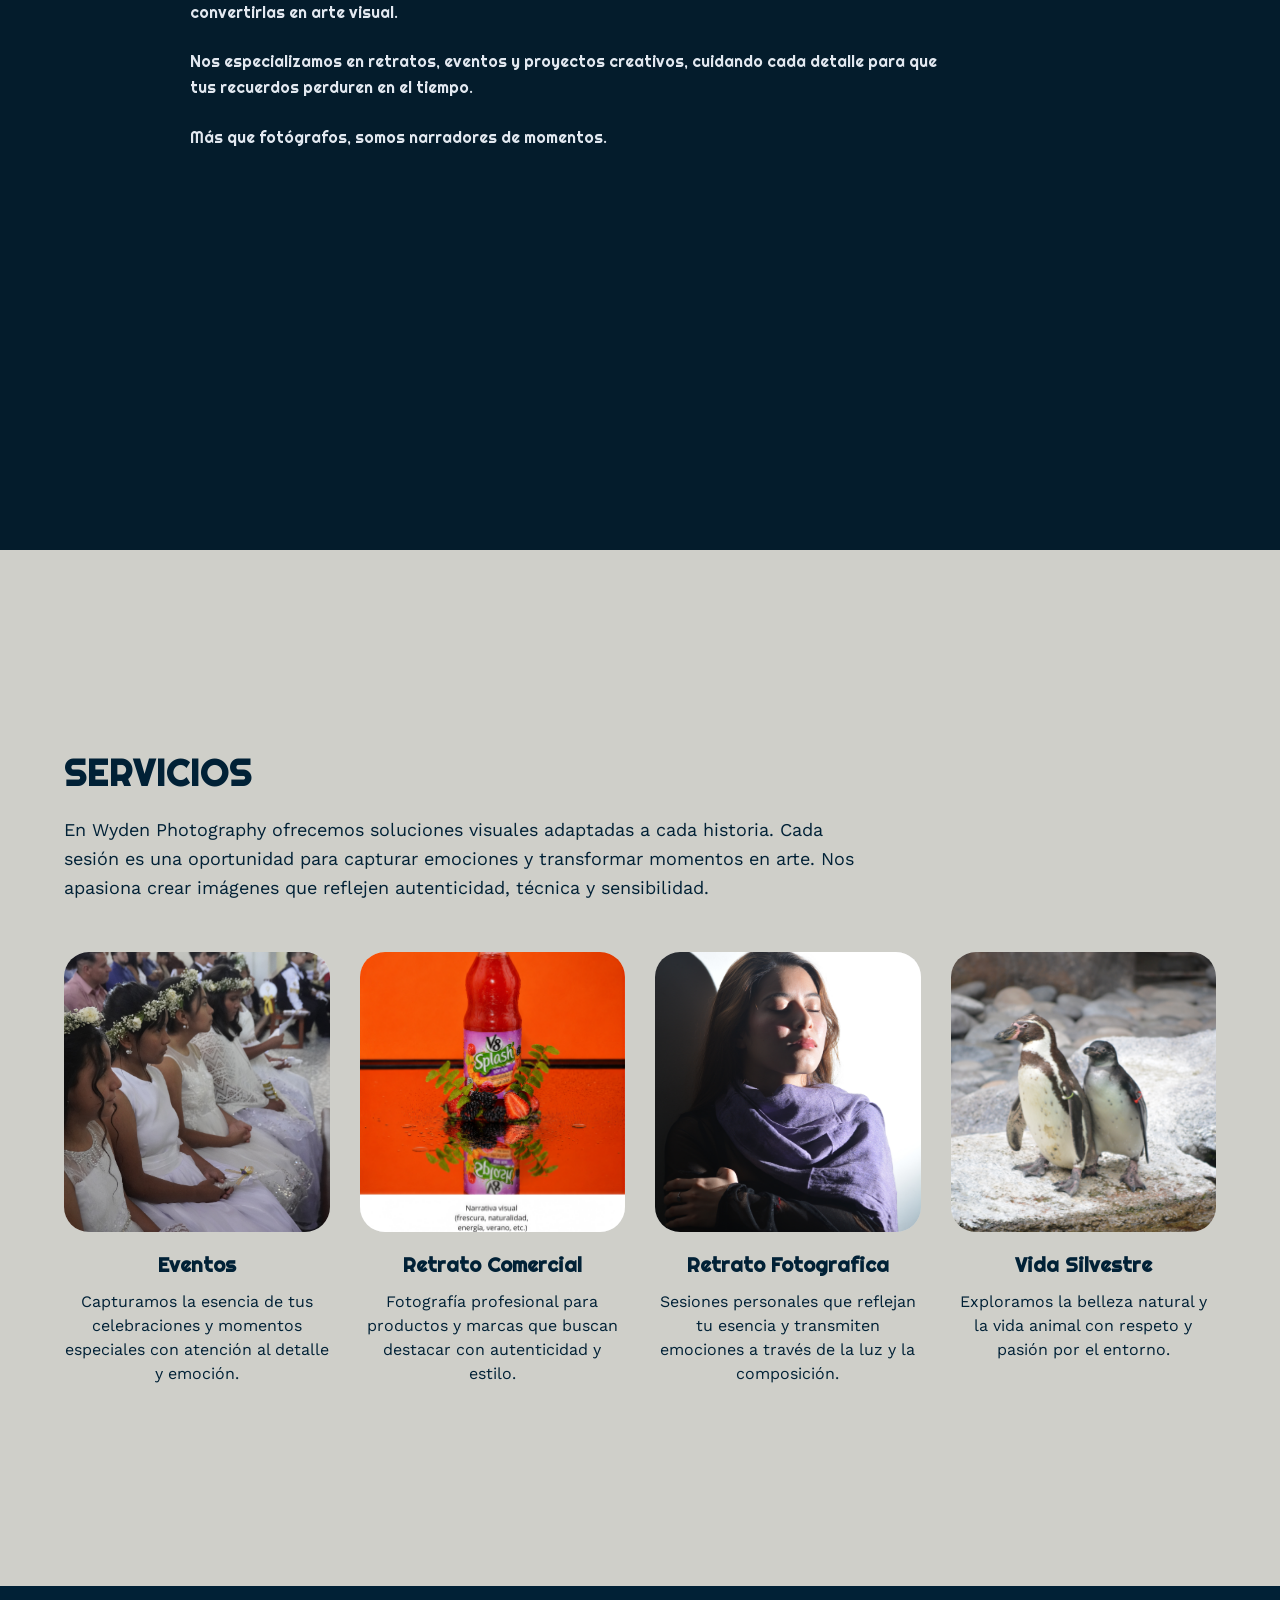
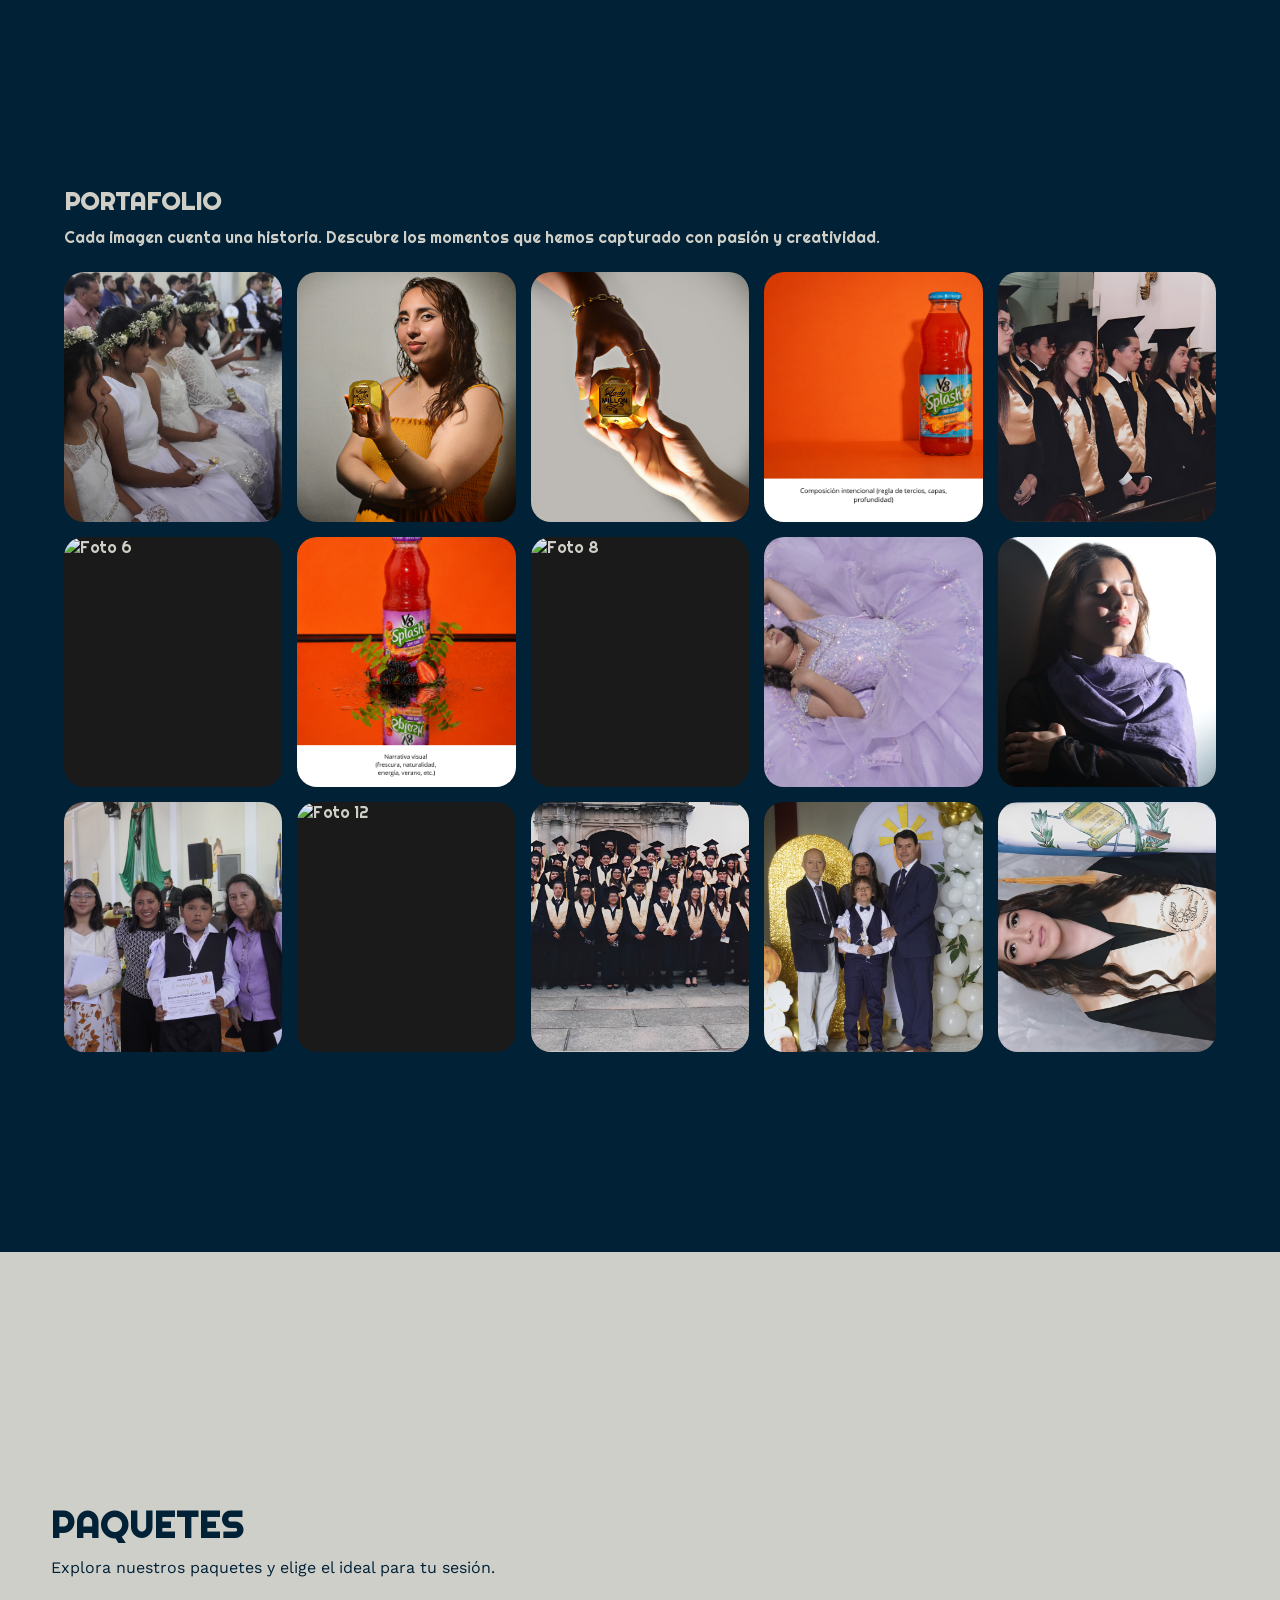
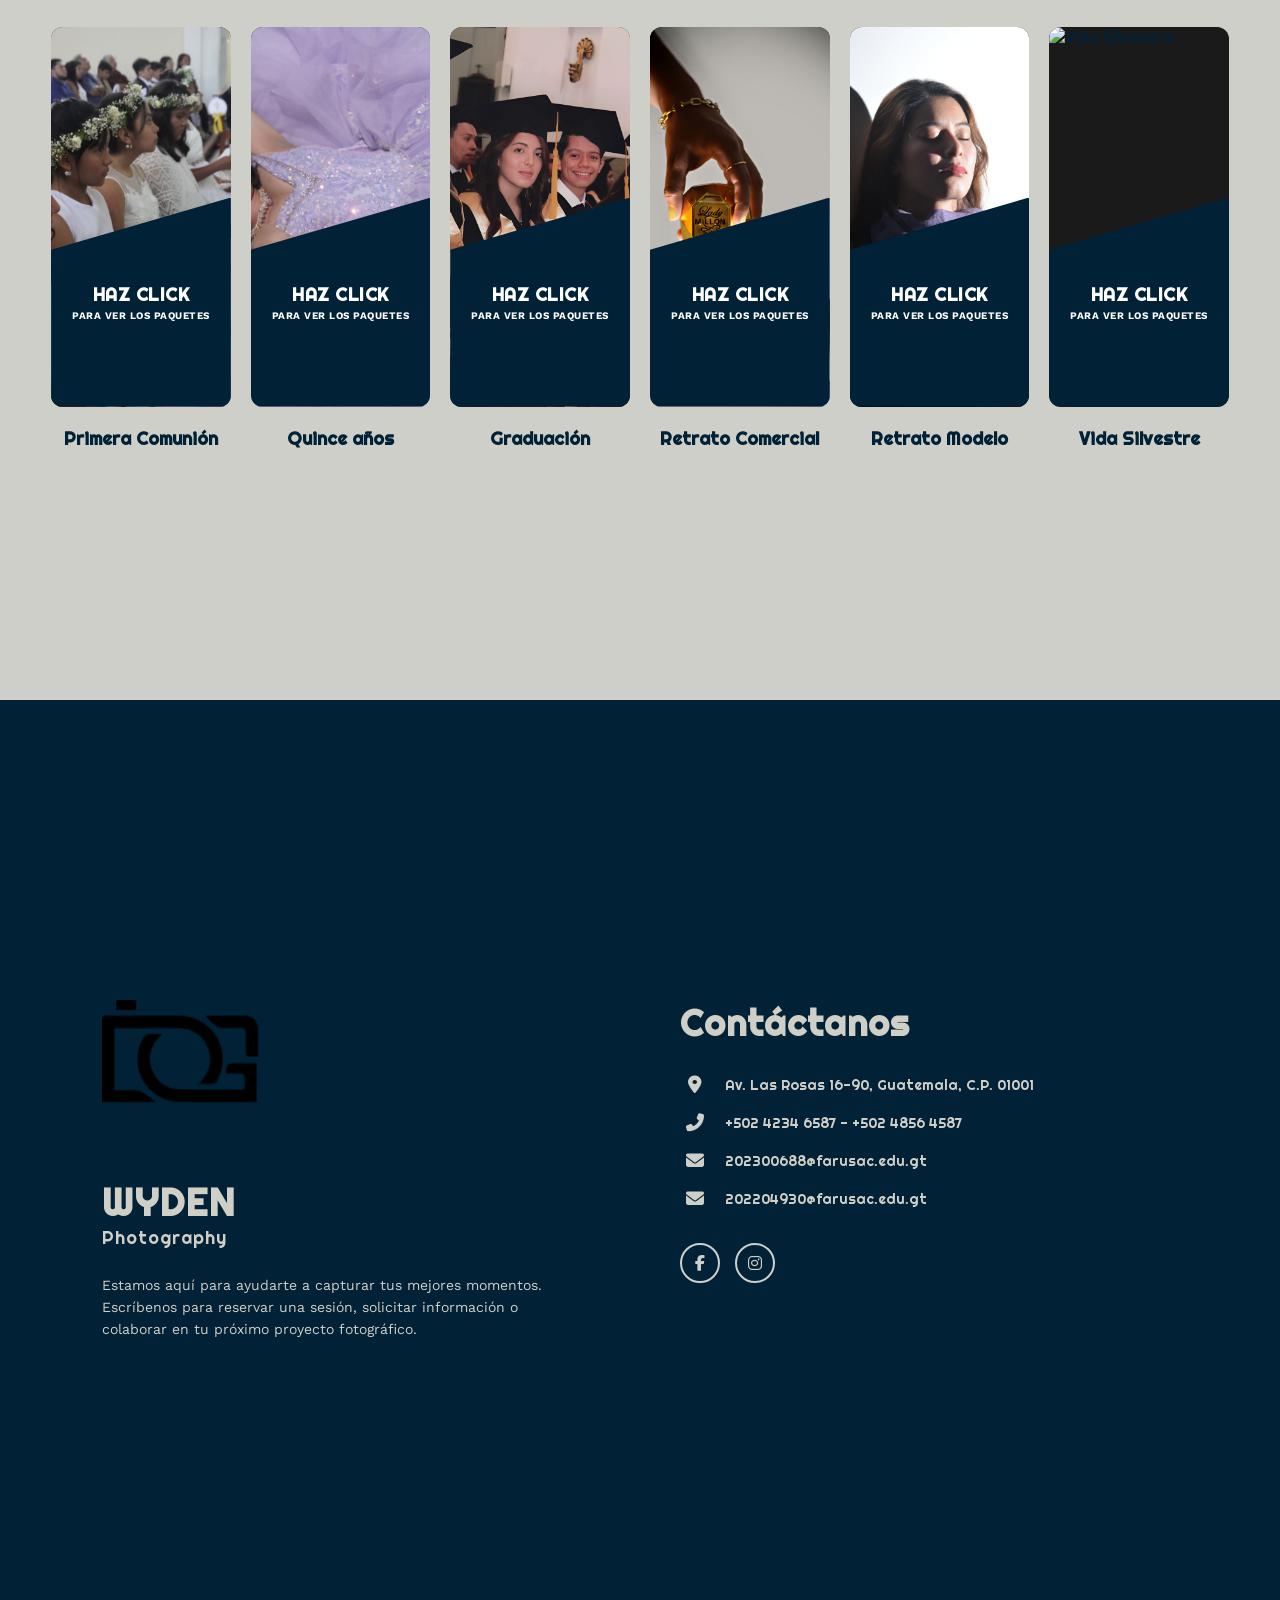
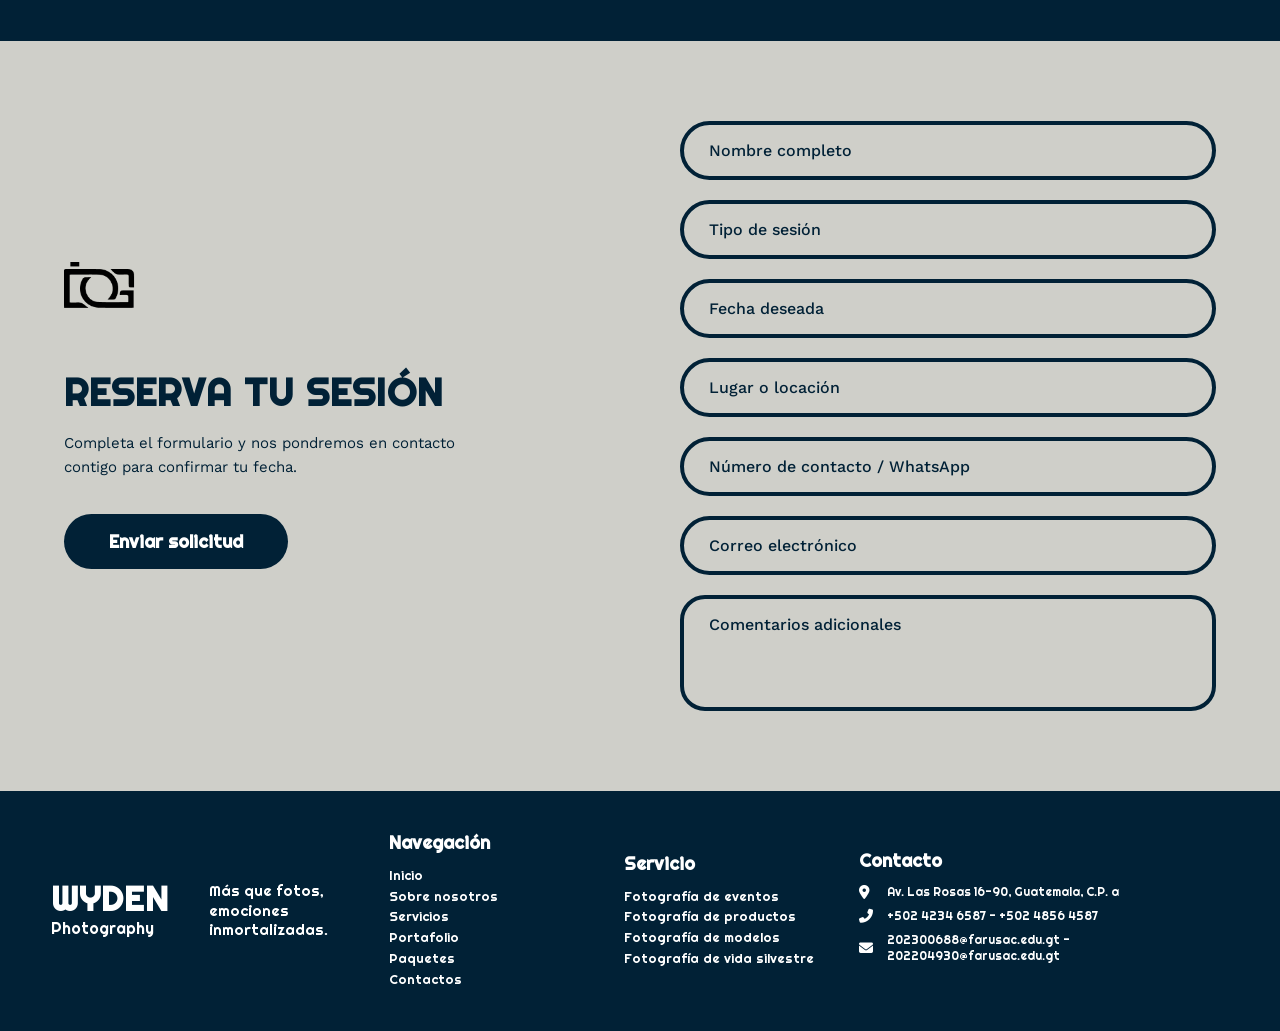
==== commit 0490b63f: "Eliminacion header de header y cambio de colores total" ====
--- a/index.html
+++ b/index.html
@@ -20,38 +20,6 @@
 <body>
       <!-- Menu Header -->
     <div class="contenedor-header">
-            <div class="top-bar">
-    <!-- Ubicación -->
-    <div class="top-item">
-        <i class="fa-solid fa-location-dot icon-orange"></i>
-        <span>Av. Las Rosas 16-90, Guatemala, C.P. a</span>
-    </div>
-
-    <!-- Slogan central -->
-    <div class="top-slogan">
-        <i class="fa-solid fa-plus icon-orange"></i>
-        <span>Más que fotos, emociones inmortalizadas.</span>
-        <i class="fa-solid fa-plus icon-orange"></i>
-    </div>
-
-    <!-- Teléfonos -->
-    <div class="top-item">
-        <i class="fa-solid fa-phone icon-orange"></i>
-        <div class="text-group">
-            <span>4234 6587</span>
-            <span>4856 4587</span>
-        </div>
-    </div>
-
-    <!-- Correos -->
-    <div class="top-item">
-        <i class="fa-solid fa-envelope icon-orange"></i>
-        <div class="text-group">
-            <span>202300688@farusac.edu.gt</span>
-            <span>202204930@farusac.edu.gt</span>
-        </div>
-    </div>
-</div>
       <header>
         <div class="logo">
           <a href="#">WYDEN PHOTOGRAFHY</a>
@@ -59,7 +27,7 @@
         <nav id="nav">
           <ul>
             <li><a href="#inicio" onclick="seleccionar()">INICIO</a></li>
-            <li><a href="#nosotros" onclick="seleccionar()">SOBRE NOSOTROS</a></li>
+            <li><a href="#sobre-nosotros" onclick="seleccionar()">SOBRE NOSOTROS</a></li>
             <li><a href="#servicios" onclick="seleccionar()">SERVICIOS</a></li>
             <li>
               <a href="#portafolio" onclick="seleccionar()">PORTAFOLIO</a>
@@ -89,24 +57,35 @@
     </div>
 </section>
 <!-- Sección Sobre Nosotros -->
-<section id="nosotros" class="sobre-nosotros">
-    <div class="nosotros-container">
-        
-        <!-- Columna Izquierda: Frase destacada -->
-        <div class="nosotros-frase">
-            <h2>Una buena fotografía no solo se mira, se siente.</h2>
-            <span class="autor">Wyden Photography</span>
-        </div>
-
-        <!-- Columna Derecha: Información de la empresa -->
-        <div class="nosotros-info">
-            <h3>SOBRE NOSOTROS</h3>
-            <p>Este año nace Wyden Photography, un proyecto creado para capturar emociones reales y convertirlas en arte visual.</p>
-            <p>Nos especializamos en retratos, eventos y proyectos creativos, cuidando cada detalle para que tus recuerdos perduren en el tiempo.</p>
-            <p>Más que fotógrafos, somos narradores de momentos.</p>
-        </div>
-
-    </div>
+<section class="about-section" id="sobre-nosotros">
+  <div class="about-container">
+    
+    <!-- Cita destacada con barra vertical blanca -->
+    <div class="about-quote-box">
+      <h2 class="about-quote">
+        Una buena fotografía<br>no solo se mira, se siente.
+      </h2>
+      <span class="about-brand">Wyden Photography</span>
+    </div>
+
+    <!-- Sección Sobre Nosotros -->
+    <div class="about-content">
+      <h3 class="about-title">SOBRE NOSOTROS</h3>
+      
+      <p class="about-text">
+        Este año nace Wyden Photography, un proyecto creado para capturar emociones reales y convertirlas en arte visual.
+      </p>
+      
+      <p class="about-text">
+        Nos especializamos en retratos, eventos y proyectos creativos, cuidando cada detalle para que tus recuerdos perduren en el tiempo.
+      </p>
+      
+      <p class="about-text">
+        Más que fotógrafos, somos narradores de momentos.
+      </p>
+    </div>
+
+  </div>
 </section>
 <!-- Sección Servicios -->
 <section id="servicios" class="seccion-servicios">
--- a/css/index.css
+++ b/css/index.css
@@ -12,13 +12,13 @@
 }
 
 .contenedor-header {
-  background: #878672;
+  background: #CFCFC9;
   position: fixed;
   width: 100%;
   top: 0;
   left: 0;
   z-index: 99;
-  border-bottom: 1px solid #878672;
+  border-bottom: 1px solid #CFCFC9;
 }
 .contenedor-header header {
   max-width: 100%;
@@ -31,7 +31,7 @@
 .contenedor-header header .logo a {
   font-family: "Righteous";
   font-size: 36px;
-  color: #ffffff;
+  color: #FF7D01;
   text-decoration: none;
 }
 .contenedor-header header ul {
@@ -39,8 +39,8 @@
   list-style: none;
 }
 .contenedor-header header ul .reserva {
-  color: #000000;
-  background: #FDFBD4;
+  color: #FF7D01;
+  background: #012136;
   border-radius: 20px;
   padding: 10px 20px;
   transition: 0.5s;
@@ -49,18 +49,18 @@
   background: #fff;
 }
 .contenedor-header header ul .reserva:hover a {
-  color: #545333;
+  color: #FF7D01;
 }
 .contenedor-header header nav ul li a {
   text-align: none;
-  color: #fff;
+  color: #012136;
   margin: 0 15px;
   padding: 3px;
   transition: 0.5s;
   text-decoration: none;
 }
 .contenedor-header header nav ul li a:hover {
-  color: #545333;
+  color: #FF7D01;
 }
 
 .nav-responsible {
@@ -73,8 +73,8 @@
 }
 
 .inicio {
-  background-image: url("../img/imgBody3.jpg");
-  margin-top: 150px;
+  background-image: url("../img/imgBody4.jpeg");
+  margin-top: 0px;
   background-repeat: no-repeat;
   background-position: center center;
   background-size: cover;
@@ -118,24 +118,24 @@
 }
 
 .btn-reserva {
-  background-color: #878672;
+  background-color: #FF7D01;
   color: #fff;
   margin-right: 15px;
 }
 .btn-reserva:hover {
   background-color: transparent;
   color: #fff;
-  border: 2px solid #878672;
+  border: 2px solid #CFCFC9;
   padding: 28px 30px;
 }
 
 .btn-explora {
   background-color: transparent;
   color: #fff;
-  border: 2px solid #878672;
+  border: 2px solid #FF7D01;
 }
 .btn-explora:hover {
-  background-color: #878672;
+  background-color: #FF7D01;
   color: #111;
   padding: 28px 30px;
 }
@@ -176,13 +176,13 @@
 
 /* Color naranja para los iconos */
 .icon-orange {
-  color: #FDFBD4; /* Tono naranja corporativo */
+  color: #012136; /* Tono naranja corporativo */
   font-size: 16px;
 }
 
 /* Sección contenedora general */
 .sobre-nosotros {
-  background-color: #FDFBD4;
+  background-color: #012136;
   color: #ffffff;
   padding: 500px 5%; /* Espaciado superior/inferior para dar aire a la sección */
 }
@@ -248,7 +248,7 @@
 /* Estilo general de la sección */
 /* Estilo general de la sección con fondo turquesa y texto negro */
 .seccion-servicios {
-  background-color: #878672; /* Fondo turquesa */
+  background-color: #CFCFC9; /* Fondo turquesa */
   color: #000000; /* Texto negro general */
   padding: 200px 5%;
 }
@@ -264,14 +264,14 @@
   font-weight: 800;
   letter-spacing: 1px;
   margin-bottom: 20px;
-  color: #ffffff; /* Título negro */
+  color: #012136; /* Título negro */
 }
 
 /* Párrafo descriptivo superior */
 .servicios-descripcion {
   font-size: 18px;
   line-height: 1.6;
-  color: #ffffff; /* Texto descriptivo negro/oscuro */
+  color: #012136; /* Texto descriptivo negro/oscuro */
   max-width: 800px;
   margin-bottom: 50px;
   font-family: "Work Sans", sans-serif;
@@ -319,20 +319,20 @@
   font-size: 20px;
   font-weight: 700;
   margin-bottom: 12px;
-  color: #ffffff;
+  color: #012136;
 }
 
 /* Descripciones de los servicios en negro */
 .tarjeta p {
   font-size: 16px;
   line-height: 1.5;
-  color: #ffffff;
+  color: #012136;
   font-family: "Work Sans", sans-serif;
 }
 
 .portafolio-container {
-  background-color: #D9D7B6; /* Fondo turquesa */
-  color: #000; /* Texto negro general */
+  background-color: #012136; /* Fondo turquesa */
+  color: #CFCFC7; /* Texto negro general */
   padding: 200px 5%;
 }
 .portafolio-container .portafolio-header {
@@ -459,8 +459,8 @@
 }
 /* Estilo general de la sección de paquetes */
 .seccion-paquetes {
-  background-color: #878672;
-  color: #ffffff;
+  background-color: #CFCFC9;
+  color: #012136;
   padding: 250px 4%;
   width: 100%;
   box-sizing: border-box;
@@ -484,7 +484,7 @@
 
 .paquetes-header p {
   font-size: 16px;
-  color: #d1d1d1;
+  color: #012136;
   font-family: "Work Sans", sans-serif;
 }
 
@@ -547,13 +547,21 @@
 
 /* Colores de fondo de los overlays */
 .paquete-overlay.naranja {
-  background-color: #545333; /* Color naranja institucional */
+  background-color: #012136; /* Color naranja institucional */
   color: #ffffff;
 }
+.paquete-overlay.naranja:hover {
+  background-color: #012136; /* Color naranja institucional */
+  color: #FF7D01;
+}
 
 .paquete-overlay.turquesa {
-  background-color: #FDFBD4; /* Color turquesa de tu marca */
-  color: #000000;
+  background-color: #012136; /* Color turquesa de tu marca */
+  color: #ffffff;
+}
+.paquete-overlay.turquesa:hover {
+  background-color: #012136; /* Color naranja institucional */
+  color: #FF7D01;
 }
 
 /* Tipografía dentro del botón/overlay */
@@ -577,7 +585,7 @@
   font-size: 18px;
   font-weight: 700;
   text-align: center;
-  color: #ffffff;
+  color: #012136;
 }
 
 /* --- Adaptabilidad para pantallas más pequeñas --- */
@@ -599,8 +607,8 @@
 }
 /* Estilo general de la sección de contacto */
 .seccion-contacto {
-  background-color: #D9D7B6;
-  color: #000;
+  background-color: #012136;
+  color: #CFCFC7;
   padding: 300px 8%;
   width: 100%;
   box-sizing: border-box;
@@ -630,7 +638,7 @@
   width: 100%;
   -o-object-fit: contain;
      object-fit: contain;
-  color: #000;
+  color: #CFCFC7;
   width: 200px;
 }
 
@@ -645,7 +653,7 @@
 .contacto-subbrand {
   font-size: 18px;
   font-weight: 400;
-  color: #000;
+  color: #CFCFC7;
   margin-top: 5px;
   margin-bottom: 25px;
   letter-spacing: 1px;
@@ -654,7 +662,7 @@
 .contacto-descripcion {
   font-size: 14px;
   line-height: 1.6;
-  color: #000;
+  color: #CFCFC7;
   font-family: "Work Sans", sans-serif;
   max-width: 450px;
 }
@@ -679,12 +687,12 @@
   margin-bottom: 20px;
   font-family: "Work Sans", sans-serif;
   font-size: 14px;
-  color: #000;
+  color: #CFCFC7;
 }
 
 /* Iconos de ubicación, teléfono y correo en color turquesa */
 .contacto-list li i {
-  color: #878672;
+  color: #CFCFC9;
   font-size: 18px;
   width: 30px;
   margin-right: 15px;
@@ -703,16 +711,16 @@
   align-items: center;
   width: 40px;
   height: 40px;
-  border: 2px solid #878672;
+  border: 2px solid #CFCFC9;
   border-radius: 50%;
-  color: #878672;
+  color: #CFCFC9;
   font-size: 16px;
   text-decoration: none;
   transition: all 0.3s ease;
 }
 
 .contacto-redes a:hover {
-  background-color: #878672;
+  background-color: #CFCFC9;
   color: #000000;
   transform: translateY(-3px);
 }
@@ -726,8 +734,8 @@
 }
 /* Estilo general de la sección */
 .seccion-reserva {
-  background-color: #878672;
-  color: #ffffff;
+  background-color: #CFCFC9;
+  color: #012136;
   padding: 80px 5%;
   width: 100%;
   box-sizing: border-box;
@@ -751,7 +759,7 @@
 
 .reserva-logo {
   font-size: 50px;
-  color: #545333;
+  color: #012136;
   margin-bottom: 20px;
 }
 
@@ -770,7 +778,7 @@
 
 .reserva-col-left p {
   font-size: 15px;
-  color: #cccccc;
+  color: #012136;
   font-family: "Work Sans", sans-serif;
   line-height: 1.6;
   margin-bottom: 35px;
@@ -779,8 +787,8 @@
 
 /* Botón Enviar Solicitud */
 .btn-enviar {
-  background-color: #D9D7B6;
-  color: #000000;
+  background-color: #012136;
+  color: #ffffff;
   font-size: 18px;
   font-weight: 700;
   padding: 16px 45px;
@@ -810,10 +818,10 @@
 .reserva-form textarea {
   width: 100%;
   background-color: transparent;
-  border: 2px solid #D9D7B6;
+  border: 4px solid #012136;
   border-radius: 40px;
   padding: 16px 25px;
-  color: #ffffff;
+  color: #012136;
   font-size: 16px;
   font-family: "Work Sans", sans-serif;
   box-sizing: border-box;
@@ -826,13 +834,13 @@
 }
 
 .reserva-form input::-moz-placeholder, .reserva-form textarea::-moz-placeholder {
-  color: #ffffff;
+  color: #012136;
   font-weight: 500;
 }
 
 .reserva-form input::placeholder,
 .reserva-form textarea::placeholder {
-  color: #ffffff;
+  color: #012136;
   font-weight: 500;
 }
 
@@ -845,7 +853,7 @@
 }
 /* --- ESTILOS DEL FOOTER TURQUESA --- */
 .site-footer {
-  background-color: #545333; /* Fondo verde turquesa institucional */
+  background-color: #012136; /* Fondo verde turquesa institucional */
   color: #fff; /* Texto e iconos en color negro */
   padding: 40px 4%;
   width: 100%;
@@ -913,7 +921,7 @@
 }
 
 .footer-col ul li a {
-  color: #000000;
+  color: #ffffff;
   text-decoration: none;
   transition: opacity 0.2s;
 }
@@ -956,8 +964,8 @@
 }
 /* Estilos generales de la sección */
 .seccion-comunion {
-  background-color: #D9D7B6;
-  color: #000;
+  background-color: #012136;
+  color: #CFCFC7;
   padding: 340px 5%;
   width: 100%;
   box-sizing: border-box;
@@ -1047,8 +1055,8 @@
 }
 /* Estilos generales de la sección Quince Años */
 .seccion-quince {
-  background-color: #878672;
-  color: #ffffff;
+  background-color: #CFCFC9;
+  color: #012136;
   padding: 340px 5%;
   width: 100%;
   box-sizing: border-box;
@@ -1137,8 +1145,8 @@
 }
 /* Estilos generales de la sección Graduaciones */
 .seccion-graduaciones {
-  background-color: #D9D7B6;
-  color: #000;
+  background-color: #012136;
+  color: #CFCFC7;
   padding: 340px 5%;
   width: 100%;
   box-sizing: border-box;
@@ -1242,8 +1250,8 @@
 }
 /* Estilos generales de la sección Comercial */
 .seccion-comercial {
-  background-color: #D9D7B6;
-  color: #000;
+  background-color: #012136;
+  color: #CFCFC7;
   padding: 400px 5%;
   width: 100%;
   box-sizing: border-box;
@@ -1305,7 +1313,7 @@
 .comercial-etiqueta {
   font-family: Arial, sans-serif;
   font-size: 18px;
-  color: #000;
+  color: #CFCFC7;
   text-align: center;
   margin-top: 15px;
   line-height: 1.2;
@@ -1345,8 +1353,8 @@
 }
 /* Estilos generales de la sección Modelo */
 .seccion-modelo {
-  background-color: #D9D7B6;
-  color: #000;
+  background-color: #012136;
+  color: #CFCFC7;
   padding: 400px 5%;
   width: 100%;
   box-sizing: border-box;
@@ -1408,7 +1416,7 @@
 .modelo-etiqueta {
   font-family: Arial, sans-serif;
   font-size: 18px;
-  color: #000;
+  color: #CFCFC7;
   text-align: center;
   margin-top: 15px;
   line-height: 1.2;
@@ -1446,8 +1454,8 @@
 }
 /* Estilos generales de la sección Vida Silvestre */
 .seccion-silvestre {
-  background-color: #D9D7B6;
-  color: #000;
+  background-color: #012136;
+  color: #CFCFC7;
   padding: 300px 5%;
   width: 100%;
   box-sizing: border-box;
@@ -1533,8 +1541,8 @@
 }
 /* Estilos Generales de la Sección con tonos de fotografía antigua */
 .packages-section {
-  background-color: #D9D7B6; /* Fondo crema claro principal */
-  color: #4A4A3B; /* Texto oscuro cálido para legibilidad óptima */
+  background-color: #CFCFC7; /* Fondo crema claro principal */
+  color: #012136; /* Texto oscuro cálido para legibilidad óptima */
   padding: 250px 20px;
   font-family: "Poppins", sans-serif;
 }
@@ -1546,7 +1554,7 @@
 }
 
 .section-subtitle {
-  color: #6C6B50; /* Tono topo/gris cálido */
+  color: #012136; /* Tono topo/gris cálido */
   font-size: 0.9rem;
   letter-spacing: 2px;
   text-transform: uppercase;
@@ -1559,7 +1567,7 @@
   margin-bottom: 50px;
   font-weight: 800;
   letter-spacing: 1px;
-  color: #383A2C; /* Tono oliva oscuro profundo */
+  color: #012136; /* Tono oliva oscuro profundo */
 }
 
 /* Grid de Tarjetas */
@@ -1572,8 +1580,8 @@
 
 /* Tarjeta Individual */
 .pricing-card {
-  background: #F4F2C9; /* Tono arena claro derivado de la paleta */
-  border: 1px solid #D9D7B6; /* Borde sutil en tono arena */
+  background: #012136; /* Tono arena claro derivado de la paleta */
+  border: 1px solid #CFCFC7; /* Borde sutil en tono arena */
   border-radius: 16px;
   padding: 40px 30px;
   display: flex;
@@ -1590,8 +1598,8 @@
 
 /* Tarjeta Destacada */
 .pricing-card.featured {
-  border: 2px solid #545333; /* Verde oliva oscuro para destacar */
-  background: #EFECC2; /* Variante un poco más cálida para el paquete central */
+  border: 2px solid #028482; /* Verde oliva oscuro para destacar */
+  background: #012136; /* Variante un poco más cálida para el paquete central */
   box-shadow: 0 10px 30px rgba(84, 83, 51, 0.15);
 }
 
@@ -1600,8 +1608,8 @@
   top: -14px;
   left: 50%;
   transform: translateX(-50%);
-  background: #545333; /* Verde oliva oscuro */
-  color: #FDFBD4; /* Texto crema */
+  background: #028482; /* Verde oliva oscuro */
+  color: #ffffff; /* Texto crema */
   font-size: 0.75rem;
   font-weight: 700;
   padding: 6px 16px;
@@ -1611,7 +1619,7 @@
 
 /* Contenido de la Tarjeta */
 .card-title {
-  color: #545333; /* Verde oliva oscuro para los títulos de paquetes */
+  color: #ffffff; /* Verde oliva oscuro para los títulos de paquetes */
   font-size: 1.3rem;
   font-weight: 700;
   margin-bottom: 15px;
@@ -1620,7 +1628,7 @@
 .card-price {
   font-size: 2.4rem;
   font-weight: 800;
-  color: #383A2C; /* Tono oliva muy oscuro para destacar el precio con clase */
+  color: #ffffff; /* Tono oliva muy oscuro para destacar el precio con clase */
   margin-bottom: 25px;
 }
 
@@ -1635,7 +1643,7 @@
 
 .card-features li {
   font-size: 0.95rem;
-  color: #5A5946; /* Texto secundario legible y suave */
+  color: #ffffff; /* Texto secundario legible y suave */
   margin-bottom: 14px;
   line-height: 1.5;
   display: flex;
@@ -1643,7 +1651,7 @@
 }
 
 .check {
-  color: #545333; /* Visto en tono oliva oscuro */
+  color: #ffffff; /* Visto en tono oliva oscuro */
   font-weight: bold;
   margin-right: 10px;
   font-size: 1.1rem;
@@ -1660,21 +1668,101 @@
 }
 
 .btn-card.outline {
-  border: 1.5px solid #545333;
-  color: #545333;
+  border: 1.5px solid #ffffff;
+  color: #ffffff;
   background: transparent;
 }
 
 .btn-card.outline:hover {
-  background: #545333;
-  color: #FDFBD4;
+  background: #ffffff;
+  color: #012136;
 }
 
 .btn-card.primary {
-  background: #545333;
-  color: #FDFBD4;
+  background: #028482;
+  color: #ffffff;
 }
 
 .btn-card.primary:hover {
-  background: #383A2C;
+  background: #ffffff;
+  color: #028482;
+}
+
+/* Sección Sobre Nosotros - Réplica exacta del diseño oscuro */
+.about-section {
+  background-color: #041c2c; /* Azul noche oscuro idéntico a la imagen */
+  color: #ffffff;
+  padding: 400px 20px;
+  font-family: "Poppins", system-ui, -apple-system, sans-serif;
+  width: 100%;
+  box-sizing: border-box;
+}
+
+.about-container {
+  max-width: 900px;
+  margin: 0 auto;
+  display: flex;
+  flex-direction: column;
+  gap: 40px;
+  text-align: left;
+}
+
+/* Cita y barra vertical blanca */
+.about-quote-box {
+  border-left: 4px solid #ffffff; /* Barra blanca limpia */
+  padding-left: 20px;
+  margin-bottom: 10px;
+}
+
+.about-quote {
+  font-size: 3.2rem;
+  font-weight: 700;
+  color: #ffffff;
+  line-height: 1.3;
+  margin: 0 0 12px 0;
+  letter-spacing: -0.5px;
+}
+
+.about-brand {
+  display: block;
+  color: #d97706; /* Color naranja idéntico al logo de la imagen */
+  font-size: 0.95rem;
+  font-weight: 500;
+}
+
+/* Bloque de texto */
+.about-content {
+  display: flex;
+  flex-direction: column;
+  gap: 24px;
+}
+
+.about-title {
+  color: #ffffff;
+  font-size: 1.25rem;
+  font-weight: 800;
+  letter-spacing: 1.5px;
+  margin: 0 0 10px 0;
+  text-transform: uppercase;
+}
+
+.about-text {
+  font-size: 1rem;
+  line-height: 1.6;
+  color: #e2e8f0; /* Blanco suave muy legible */
+  margin: 0;
+  max-width: 750px;
+}
+
+/* Responsivo para celulares */
+@media (max-width: 768px) {
+  .about-section {
+    padding: 60px 20px;
+  }
+  .about-quote {
+    font-size: 1.6rem;
+  }
+  .about-text {
+    font-size: 0.95rem;
+  }
 }/*# sourceMappingURL=index.css.map */
